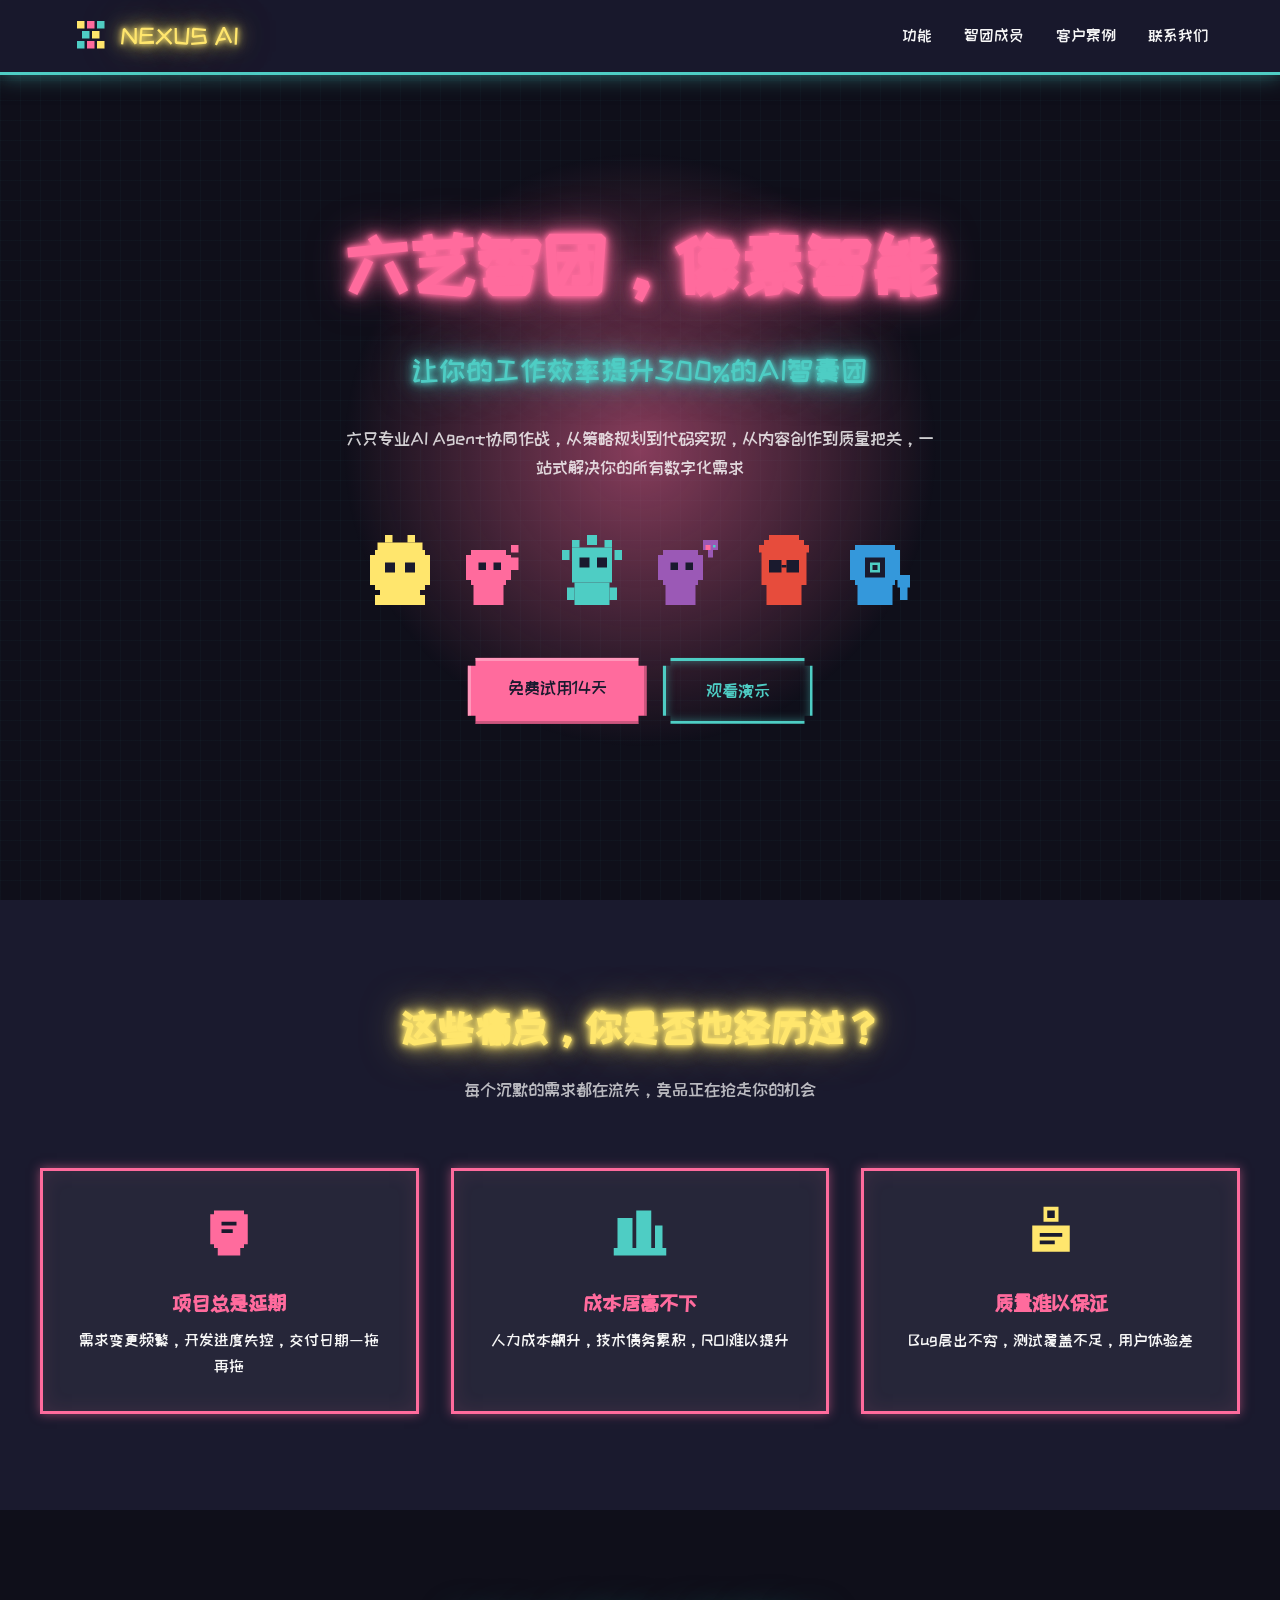
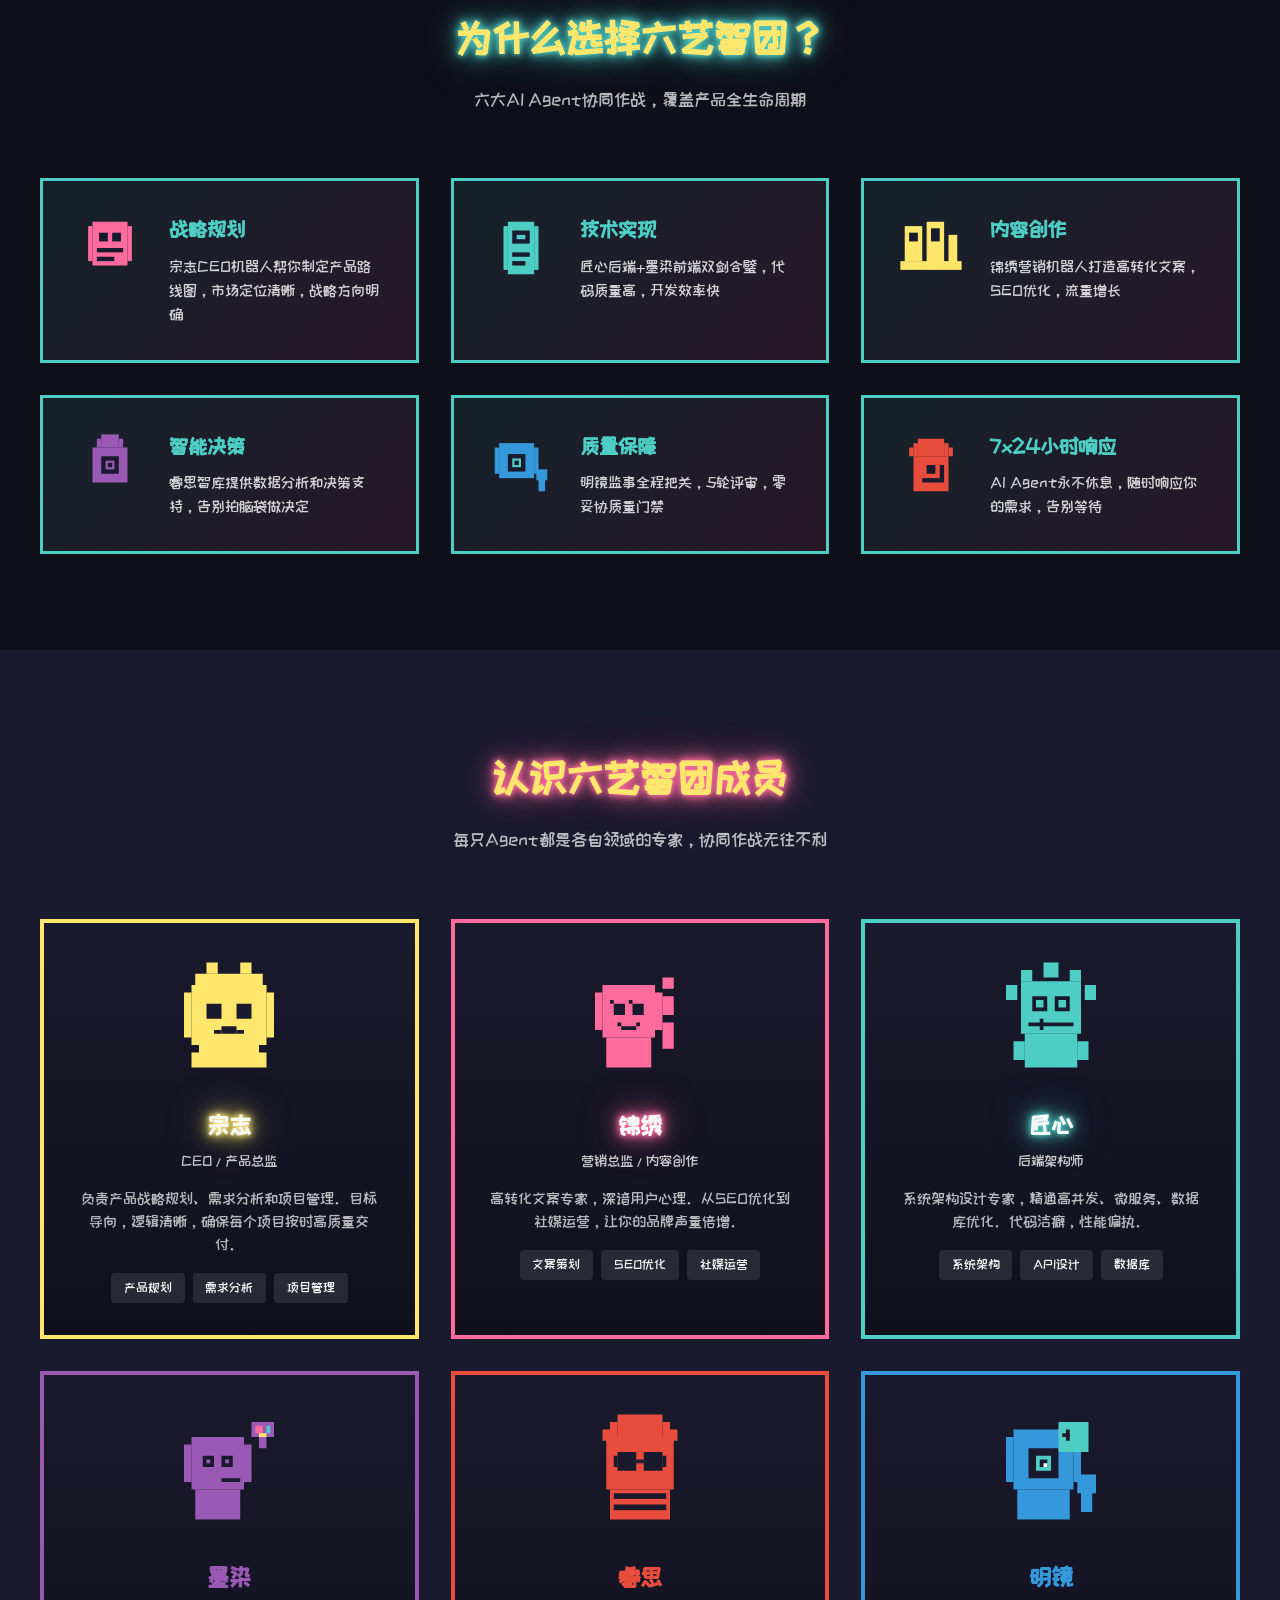
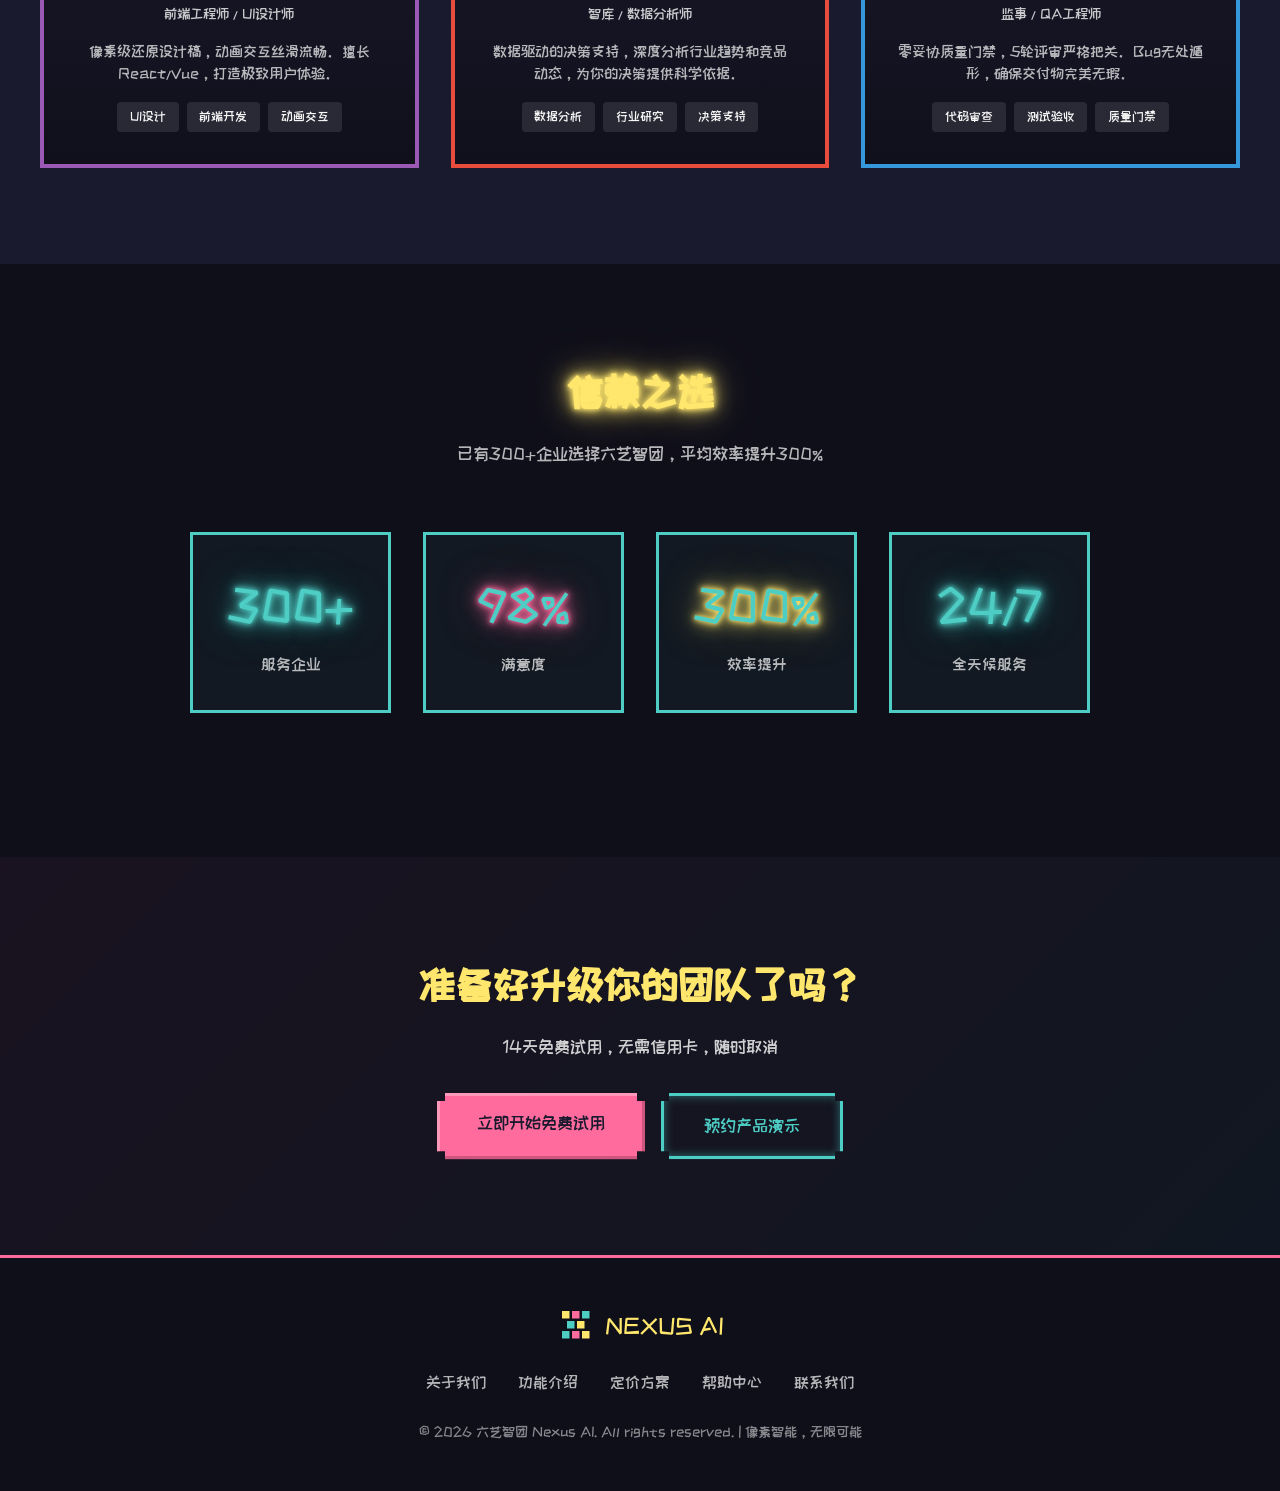
==== index.html @ 9aaecdd0 "feat: 六艺智团官网V3.0 - 像素风小机器人可爱风格重设计 - 全新像素风UI设计，六只可爱机器人Agent形象 - 颜色方案: 粉(#FF6B9D)/青(#4ECDC4)/黄(#FFE66D" ====
<!DOCTYPE html>
<html lang="zh-CN">
<head>
    <meta charset="UTF-8">
    <meta name="viewport" content="width=device-width, initial-scale=1.0">
    <title>Nexus AI - 六艺智团像素智能</title>
    <link rel="preconnect" href="https://fonts.googleapis.com">
    <link href="https://fonts.googleapis.com/css2?family=ZCOOL+KuaiLe&family=Press+Start+2P&display=swap" rel="stylesheet">
    <style>
        :root {
            --pink: #FF6B9D;
            --pink-glow: #FF6B9D80;
            --cyan: #4ECDC4;
            --cyan-glow: #4ECDC480;
            --yellow: #FFE66D;
            --yellow-glow: #FFE66D80;
            --dark: #1A1A2E;
            --darker: #0F0F1A;
            --light: #F7F7F7;
        }

        * {
            margin: 0;
            padding: 0;
            box-sizing: border-box;
        }

        body {
            font-family: 'ZCOOL KuaiLe', cursive;
            background: var(--darker);
            color: var(--light);
            overflow-x: hidden;
            line-height: 1.6;
        }

        /* Pixel grid background */
        .pixel-bg {
            position: fixed;
            top: 0;
            left: 0;
            width: 100%;
            height: 100%;
            background-image: 
                linear-gradient(rgba(78, 205, 196, 0.03) 1px, transparent 1px),
                linear-gradient(90deg, rgba(78, 205, 196, 0.03) 1px, transparent 1px);
            background-size: 20px 20px;
            pointer-events: none;
            z-index: -1;
        }

        /* Neon text effect */
        .neon-text {
            text-shadow: 
                0 0 5px var(--pink),
                0 0 10px var(--pink),
                0 0 20px var(--pink),
                0 0 40px var(--pink-glow);
        }

        .neon-cyan {
            text-shadow: 
                0 0 5px var(--cyan),
                0 0 10px var(--cyan),
                0 0 20px var(--cyan),
                0 0 40px var(--cyan-glow);
        }

        .neon-yellow {
            text-shadow: 
                0 0 5px var(--yellow),
                0 0 10px var(--yellow),
                0 0 20px var(--yellow),
                0 0 40px var(--yellow-glow);
        }

        /* Neon border */
        .neon-border {
            border: 3px solid var(--pink);
            box-shadow: 
                0 0 5px var(--pink),
                0 0 10px var(--pink),
                inset 0 0 5px var(--pink-glow);
        }

        /* Header */
        header {
            position: fixed;
            top: 0;
            left: 0;
            right: 0;
            background: rgba(26, 26, 46, 0.95);
            backdrop-filter: blur(10px);
            z-index: 1000;
            border-bottom: 3px solid var(--cyan);
            box-shadow: 0 0 20px var(--cyan-glow);
        }

        nav {
            max-width: 1200px;
            margin: 0 auto;
            padding: 1rem 2rem;
            display: flex;
            justify-content: space-between;
            align-items: center;
        }

        .logo {
            display: flex;
            align-items: center;
            gap: 0.5rem;
            font-size: 1.5rem;
            color: var(--yellow);
            text-decoration: none;
        }

        .logo-icon {
            width: 40px;
            height: 40px;
            image-rendering: pixelated;
        }

        .nav-links {
            display: flex;
            gap: 2rem;
            list-style: none;
        }

        .nav-links a {
            color: var(--light);
            text-decoration: none;
            font-size: 1rem;
            transition: all 0.3s;
            position: relative;
        }

        .nav-links a:hover {
            color: var(--cyan);
        }

        .nav-links a::after {
            content: '';
            position: absolute;
            bottom: -5px;
            left: 0;
            width: 0;
            height: 3px;
            background: var(--cyan);
            transition: width 0.3s;
            box-shadow: 0 0 10px var(--cyan);
        }

        .nav-links a:hover::after {
            width: 100%;
        }

        /* Hero Section */
        .hero {
            min-height: 100vh;
            display: flex;
            align-items: center;
            justify-content: center;
            padding: 6rem 2rem 4rem;
            position: relative;
            overflow: hidden;
        }

        .hero::before {
            content: '';
            position: absolute;
            top: 50%;
            left: 50%;
            transform: translate(-50%, -50%);
            width: 600px;
            height: 600px;
            background: radial-gradient(circle, var(--pink-glow) 0%, transparent 70%);
            animation: pulse 4s ease-in-out infinite;
        }

        @keyframes pulse {
            0%, 100% { opacity: 0.5; transform: translate(-50%, -50%) scale(1); }
            50% { opacity: 0.8; transform: translate(-50%, -50%) scale(1.1); }
        }

        .hero-content {
            text-align: center;
            max-width: 800px;
            position: relative;
            z-index: 1;
        }

        .hero h1 {
            font-size: clamp(2.5rem, 8vw, 4.5rem);
            margin-bottom: 1.5rem;
            color: var(--pink);
            animation: flicker 3s infinite alternate;
        }

        @keyframes flicker {
            0%, 100% { opacity: 1; }
            50% { opacity: 0.9; text-shadow: 0 0 30px var(--pink), 0 0 60px var(--pink-glow); }
        }

        .hero-subtitle {
            font-size: clamp(1.2rem, 3vw, 1.8rem);
            color: var(--cyan);
            margin-bottom: 2rem;
        }

        .hero-desc {
            font-size: 1.1rem;
            color: rgba(255, 255, 255, 0.8);
            margin-bottom: 3rem;
            max-width: 600px;
            margin-left: auto;
            margin-right: auto;
        }

        .hero-robots {
            display: flex;
            justify-content: center;
            gap: 1rem;
            margin-bottom: 3rem;
            flex-wrap: wrap;
        }

        .hero-robot {
            width: 80px;
            height: 80px;
            image-rendering: pixelated;
            animation: float 3s ease-in-out infinite;
            cursor: pointer;
            transition: transform 0.3s;
        }

        .hero-robot:hover {
            transform: scale(1.2);
        }

        .hero-robot:nth-child(2) { animation-delay: 0.5s; }
        .hero-robot:nth-child(3) { animation-delay: 1s; }
        .hero-robot:nth-child(4) { animation-delay: 1.5s; }
        .hero-robot:nth-child(5) { animation-delay: 2s; }
        .hero-robot:nth-child(6) { animation-delay: 2.5s; }

        @keyframes float {
            0%, 100% { transform: translateY(0); }
            50% { transform: translateY(-15px); }
        }

        .cta-buttons {
            display: flex;
            gap: 1rem;
            justify-content: center;
            flex-wrap: wrap;
        }

        .btn {
            padding: 1rem 2.5rem;
            font-size: 1.1rem;
            font-family: inherit;
            border: none;
            cursor: pointer;
            text-decoration: none;
            display: inline-block;
            transition: all 0.3s;
            position: relative;
            overflow: hidden;
        }

        .btn-primary {
            background: var(--pink);
            color: var(--dark);
            box-shadow: 
                0 0 10px var(--pink),
                0 0 20px var(--pink-glow),
                inset -3px -3px 0 rgba(0,0,0,0.2),
                inset 3px 3px 0 rgba(255,255,255,0.3);
        }

        .btn-primary:hover {
            transform: translateY(-3px);
            box-shadow: 
                0 0 20px var(--pink),
                0 0 40px var(--pink-glow),
                inset -3px -3px 0 rgba(0,0,0,0.2),
                inset 3px 3px 0 rgba(255,255,255,0.3);
        }

        .btn-secondary {
            background: transparent;
            color: var(--cyan);
            border: 3px solid var(--cyan);
            box-shadow: 
                0 0 10px var(--cyan-glow),
                inset 0 0 10px var(--cyan-glow);
        }

        .btn-secondary:hover {
            background: var(--cyan);
            color: var(--dark);
            box-shadow: 
                0 0 20px var(--cyan),
                0 0 40px var(--cyan-glow);
        }

        /* Pain Points Section */
        .pain-points {
            padding: 6rem 2rem;
            background: var(--dark);
            position: relative;
        }

        .container {
            max-width: 1200px;
            margin: 0 auto;
        }

        .section-title {
            font-size: 2.5rem;
            text-align: center;
            margin-bottom: 1rem;
            color: var(--yellow);
        }

        .section-subtitle {
            text-align: center;
            color: rgba(255, 255, 255, 0.7);
            margin-bottom: 4rem;
            font-size: 1.1rem;
        }

        .pain-grid {
            display: grid;
            grid-template-columns: repeat(auto-fit, minmax(300px, 1fr));
            gap: 2rem;
        }

        .pain-card {
            background: rgba(255, 255, 255, 0.05);
            border: 3px solid var(--pink);
            padding: 2rem;
            text-align: center;
            position: relative;
            transition: all 0.3s;
            box-shadow: 
                0 0 10px var(--pink-glow),
                inset 0 0 20px rgba(255, 107, 157, 0.1);
        }

        .pain-card:hover {
            transform: translateY(-5px);
            box-shadow: 
                0 0 30px var(--pink-glow),
                inset 0 0 30px rgba(255, 107, 157, 0.2);
        }

        .pain-icon {
            width: 60px;
            height: 60px;
            margin: 0 auto 1rem;
            image-rendering: pixelated;
        }

        .pain-card h3 {
            color: var(--pink);
            margin-bottom: 0.5rem;
            font-size: 1.3rem;
        }

        /* Features Section */
        .features {
            padding: 6rem 2rem;
            position: relative;
        }

        .features-grid {
            display: grid;
            grid-template-columns: repeat(auto-fit, minmax(350px, 1fr));
            gap: 2rem;
        }

        .feature-card {
            background: linear-gradient(135deg, rgba(78, 205, 196, 0.1), rgba(255, 107, 157, 0.1));
            border: 3px solid var(--cyan);
            padding: 2rem;
            display: flex;
            align-items: flex-start;
            gap: 1.5rem;
            transition: all 0.3s;
            position: relative;
            overflow: hidden;
        }

        .feature-card::before {
            content: '';
            position: absolute;
            top: 0;
            left: -100%;
            width: 100%;
            height: 100%;
            background: linear-gradient(90deg, transparent, rgba(78, 205, 196, 0.2), transparent);
            transition: left 0.5s;
        }

        .feature-card:hover::before {
            left: 100%;
        }

        .feature-card:hover {
            border-color: var(--yellow);
            box-shadow: 0 0 30px var(--yellow-glow);
        }

        .feature-icon {
            width: 70px;
            height: 70px;
            flex-shrink: 0;
            image-rendering: pixelated;
            animation: breathe 2s ease-in-out infinite;
        }

        @keyframes breathe {
            0%, 100% { transform: scale(1); }
            50% { transform: scale(1.05); }
        }

        .feature-content h3 {
            color: var(--cyan);
            margin-bottom: 0.5rem;
            font-size: 1.3rem;
        }

        .feature-content p {
            color: rgba(255, 255, 255, 0.8);
            font-size: 0.95rem;
        }

        /* Agents Section */
        .agents {
            padding: 6rem 2rem;
            background: var(--dark);
        }

        .agents-grid {
            display: grid;
            grid-template-columns: repeat(auto-fit, minmax(280px, 1fr));
            gap: 2rem;
        }

        .agent-card {
            background: linear-gradient(180deg, rgba(26, 26, 46, 0.8), rgba(15, 15, 26, 0.9));
            border: 4px solid;
            padding: 2rem;
            text-align: center;
            position: relative;
            transition: all 0.3s;
            cursor: pointer;
        }

        .agent-card:hover {
            transform: translateY(-10px) scale(1.02);
        }

        .agent-card.zongzhi { border-color: var(--yellow); }
        .agent-card.zongzhi:hover { box-shadow: 0 0 40px var(--yellow-glow); }

        .agent-card.jinxiu { border-color: var(--pink); }
        .agent-card.jinxiu:hover { box-shadow: 0 0 40px var(--pink-glow); }

        .agent-card.jiangxin { border-color: var(--cyan); }
        .agent-card.jiangxin:hover { box-shadow: 0 0 40px var(--cyan-glow); }

        .agent-card.moran { border-color: #9B59B6; }
        .agent-card.moran:hover { box-shadow: 0 0 40px rgba(155, 89, 182, 0.5); }

        .agent-card.ruisi { border-color: #E74C3C; }
        .agent-card.ruisi:hover { box-shadow: 0 0 40px rgba(231, 76, 60, 0.5); }

        .agent-card.mingjing { border-color: #3498DB; }
        .agent-card.mingjing:hover { box-shadow: 0 0 40px rgba(52, 152, 219, 0.5); }

        .agent-avatar {
            width: 120px;
            height: 120px;
            margin: 0 auto 1.5rem;
            image-rendering: pixelated;
            animation: robotJump 2s ease-in-out infinite;
        }

        @keyframes robotJump {
            0%, 100% { transform: translateY(0); }
            50% { transform: translateY(-10px); }
        }

        .agent-card:hover .agent-avatar {
            animation: robotSpin 0.5s ease-in-out;
        }

        @keyframes robotSpin {
            0% { transform: rotate(0deg) scale(1); }
            50% { transform: rotate(10deg) scale(1.1); }
            100% { transform: rotate(0deg) scale(1); }
        }

        .agent-name {
            font-size: 1.5rem;
            margin-bottom: 0.3rem;
        }

        .agent-role {
            font-size: 0.9rem;
            opacity: 0.8;
            margin-bottom: 1rem;
        }

        .agent-desc {
            font-size: 0.95rem;
            color: rgba(255, 255, 255, 0.7);
            line-height: 1.5;
        }

        .agent-skills {
            display: flex;
            flex-wrap: wrap;
            gap: 0.5rem;
            justify-content: center;
            margin-top: 1rem;
        }

        .skill-tag {
            background: rgba(255, 255, 255, 0.1);
            padding: 0.3rem 0.8rem;
            font-size: 0.8rem;
            border-radius: 4px;
        }

        /* Trust Section */
        .trust {
            padding: 6rem 2rem;
            text-align: center;
        }

        .trust-stats {
            display: grid;
            grid-template-columns: repeat(auto-fit, minmax(200px, 1fr));
            gap: 2rem;
            max-width: 900px;
            margin: 3rem auto;
        }

        .stat-item {
            padding: 2rem;
            border: 3px solid var(--cyan);
            background: rgba(78, 205, 196, 0.05);
        }

        .stat-number {
            font-size: 3rem;
            color: var(--cyan);
            display: block;
            animation: countUp 2s ease-out;
        }

        .stat-label {
            color: rgba(255, 255, 255, 0.7);
            margin-top: 0.5rem;
        }

        /* CTA Section */
        .cta-section {
            padding: 6rem 2rem;
            background: linear-gradient(135deg, var(--pink-glow), var(--cyan-glow));
            text-align: center;
            position: relative;
            overflow: hidden;
        }

        .cta-section::before {
            content: '';
            position: absolute;
            top: 0;
            left: 0;
            right: 0;
            bottom: 0;
            background: var(--darker);
            opacity: 0.9;
        }

        .cta-content {
            position: relative;
            z-index: 1;
            max-width: 700px;
            margin: 0 auto;
        }

        .cta-section h2 {
            font-size: 2.5rem;
            color: var(--yellow);
            margin-bottom: 1rem;
        }

        .cta-section p {
            color: rgba(255, 255, 255, 0.8);
            margin-bottom: 2rem;
            font-size: 1.1rem;
        }

        /* Footer */
        footer {
            padding: 3rem 2rem;
            background: var(--darker);
            border-top: 3px solid var(--pink);
            text-align: center;
        }

        .footer-content {
            max-width: 800px;
            margin: 0 auto;
        }

        .footer-logo {
            display: flex;
            align-items: center;
            justify-content: center;
            gap: 0.5rem;
            margin-bottom: 1.5rem;
            color: var(--yellow);
            font-size: 1.5rem;
        }

        .footer-links {
            display: flex;
            justify-content: center;
            gap: 2rem;
            margin-bottom: 1.5rem;
            flex-wrap: wrap;
        }

        .footer-links a {
            color: rgba(255, 255, 255, 0.7);
            text-decoration: none;
            transition: color 0.3s;
        }

        .footer-links a:hover {
            color: var(--cyan);
        }

        .footer-copy {
            color: rgba(255, 255, 255, 0.5);
            font-size: 0.9rem;
        }

        /* Mobile Menu */
        .mobile-menu-btn {
            display: none;
            background: none;
            border: none;
            color: var(--light);
            font-size: 1.5rem;
            cursor: pointer;
        }

        /* Responsive */
        @media (max-width: 768px) {
            .nav-links {
                display: none;
                position: absolute;
                top: 100%;
                left: 0;
                right: 0;
                background: var(--dark);
                flex-direction: column;
                padding: 1rem;
                gap: 1rem;
                border-top: 2px solid var(--cyan);
            }

            .nav-links.active {
                display: flex;
            }

            .mobile-menu-btn {
                display: block;
            }

            .hero h1 {
                font-size: 2rem;
            }

            .hero-robot {
                width: 60px;
                height: 60px;
            }

            .agents-grid,
            .features-grid {
                grid-template-columns: 1fr;
            }

            .pain-grid {
                grid-template-columns: 1fr;
            }
        }

        /* Pixel corners */
        .pixel-corners {
            clip-path: polygon(
                0 8px, 8px 8px, 8px 0,
                calc(100% - 8px) 0, calc(100% - 8px) 8px, 100% 8px,
                100% calc(100% - 8px), calc(100% - 8px) calc(100% - 8px), calc(100% - 8px) 100%,
                8px 100%, 8px calc(100% - 8px), 0 calc(100% - 8px)
            );
        }

        /* Scroll reveal animation */
        .reveal {
            opacity: 0;
            transform: translateY(30px);
            transition: all 0.6s ease-out;
        }

        .reveal.active {
            opacity: 1;
            transform: translateY(0);
        }
    </style>
</head>
<body>
    <div class="pixel-bg"></div>

    <!-- Header -->
    <header>
        <nav>
            <a href="#" class="logo">
                <svg class="logo-icon" viewBox="0 0 32 32" fill="none">
                    <!-- Nexus Logo Pixel Art -->
                    <rect x="4" y="4" width="6" height="6" fill="#FFE66D"/>
                    <rect x="12" y="4" width="6" height="6" fill="#FF6B9D"/>
                    <rect x="20" y="4" width="6" height="6" fill="#4ECDC4"/>
                    <rect x="8" y="12" width="6" height="6" fill="#4ECDC4"/>
                    <rect x="16" y="12" width="6" height="6" fill="#FFE66D"/>
                    <rect x="12" y="20" width="6" height="6" fill="#FF6B9D"/>
                    <rect x="4" y="20" width="6" height="6" fill="#4ECDC4"/>
                    <rect x="20" y="20" width="6" height="6" fill="#FFE66D"/>
                </svg>
                <span class="neon-yellow">NEXUS AI</span>
            </a>
            <button class="mobile-menu-btn" onclick="toggleMenu()">☰</button>
            <ul class="nav-links" id="navLinks">
                <li><a href="#features">功能</a></li>
                <li><a href="#agents">智团成员</a></li>
                <li><a href="#trust">客户案例</a></li>
                <li><a href="#contact">联系我们</a></li>
            </ul>
        </nav>
    </header>

    <!-- Hero Section -->
    <section class="hero">
        <div class="hero-content">
            <h1 class="neon-text">六艺智团，像素智能</h1>
            <p class="hero-subtitle neon-cyan">让你的工作效率提升300%的AI智囊团</p>
            <p class="hero-desc">六只专业AI Agent协同作战，从策略规划到代码实现，从内容创作到质量把关，一站式解决你的所有数字化需求</p>
            
            <div class="hero-robots">
                <!-- 宗志 - CEO -->
                <svg class="hero-robot" viewBox="0 0 32 32" fill="none" onclick="showAgent('zongzhi')">
                    <!-- Crown -->
                    <rect x="10" y="2" width="3" height="3" fill="#FFE66D"/>
                    <rect x="19" y="2" width="3" height="3" fill="#FFE66D"/>
                    <rect x="7" y="5" width="18" height="3" fill="#FFE66D"/>
                    <!-- Head -->
                    <rect x="6" y="8" width="20" height="16" fill="#FFE66D"/>
                    <rect x="4" y="10" width="2" height="12" fill="#FFE66D"/>
                    <rect x="26" y="10" width="2" height="12" fill="#FFE66D"/>
                    <!-- Eyes -->
                    <rect x="10" y="13" width="4" height="4" fill="#1A1A2E"/>
                    <rect x="18" y="13" width="4" height="4" fill="#1A1A2E"/>
                    <!-- Body -->
                    <rect x="8" y="24" width="16" height="6" fill="#FFE66D"/>
                    <rect x="6" y="26" width="2" height="4" fill="#FFE66D"/>
                    <rect x="24" y="26" width="2" height="4" fill="#FFE66D"/>
                </svg>

                <!-- 锦绣 - Marketing -->
                <svg class="hero-robot" viewBox="0 0 32 32" fill="none" onclick="showAgent('jinxiu')">
                    <!-- Chart -->
                    <rect x="22" y="6" width="3" height="3" fill="#FF6B9D"/>
                    <rect x="22" y="11" width="3" height="5" fill="#FF6B9D"/>
                    <!-- Head -->
                    <rect x="6" y="8" width="14" height="14" fill="#FF6B9D"/>
                    <rect x="4" y="10" width="2" height="10" fill="#FF6B9D"/>
                    <rect x="20" y="10" width="2" height="10" fill="#FF6B9D"/>
                    <!-- Eyes -->
                    <rect x="9" y="13" width="3" height="3" fill="#1A1A2E"/>
                    <rect x="15" y="13" width="3" height="3" fill="#1A1A2E"/>
                    <!-- Body -->
                    <rect x="7" y="22" width="12" height="8" fill="#FF6B9D"/>
                </svg>

                <!-- 匠心 - Backend -->
                <svg class="hero-robot" viewBox="0 0 32 32" fill="none" onclick="showAgent('jiangxin')">
                    <!-- Gear Teeth -->
                    <rect x="14" y="2" width="4" height="4" fill="#4ECDC4"/>
                    <rect x="8" y="4" width="3" height="3" fill="#4ECDC4"/>
                    <rect x="21" y="4" width="3" height="3" fill="#4ECDC4"/>
                    <rect x="4" y="8" width="3" height="4" fill="#4ECDC4"/>
                    <rect x="25" y="8" width="3" height="4" fill="#4ECDC4"/>
                    <!-- Head -->
                    <rect x="8" y="7" width="16" height="14" fill="#4ECDC4"/>
                    <!-- Eyes -->
                    <rect x="11" y="11" width="4" height="4" fill="#1A1A2E"/>
                    <rect x="18" y="11" width="4" height="4" fill="#1A1A2E"/>
                    <!-- Body -->
                    <rect x="9" y="21" width="14" height="9" fill="#4ECDC4"/>
                    <rect x="6" y="23" width="3" height="5" fill="#4ECDC4"/>
                    <rect x="23" y="23" width="3" height="5" fill="#4ECDC4"/>
                </svg>

                <!-- 墨染 - Frontend -->
                <svg class="hero-robot" viewBox="0 0 32 32" fill="none" onclick="showAgent('moran')">
                    <!-- Palette -->
                    <rect x="22" y="4" width="6" height="4" fill="#9B59B6"/>
                    <rect x="24" y="8" width="2" height="3" fill="#9B59B6"/>
                    <rect x="23" y="6" width="2" height="2" fill="#FF6B9D"/>
                    <rect x="26" y="6" width="1" height="1" fill="#4ECDC4"/>
                    <!-- Head -->
                    <rect x="6" y="8" width="14" height="14" fill="#9B59B6"/>
                    <rect x="4" y="10" width="2" height="10" fill="#9B59B6"/>
                    <rect x="20" y="10" width="2" height="10" fill="#9B59B6"/>
                    <!-- Eyes -->
                    <rect x="9" y="13" width="3" height="3" fill="#1A1A2E"/>
                    <rect x="15" y="13" width="3" height="3" fill="#1A1A2E"/>
                    <!-- Body -->
                    <rect x="7" y="22" width="12" height="8" fill="#9B59B6"/>
                </svg>

                <!-- 睿思 - Think Tank -->
                <svg class="hero-robot" viewBox="0 0 32 32" fill="none" onclick="showAgent('ruisi')">
                    <!-- Brain -->
                    <rect x="10" y="2" width="12" height="6" fill="#E74C3C"/>
                    <rect x="8" y="4" width="2" height="4" fill="#E74C3C"/>
                    <rect x="22" y="4" width="2" height="4" fill="#E74C3C"/>
                    <rect x="6" y="6" width="2" height="3" fill="#E74C3C"/>
                    <rect x="24" y="6" width="2" height="3" fill="#E74C3C"/>
                    <!-- Head -->
                    <rect x="7" y="8" width="18" height="14" fill="#E74C3C"/>
                    <!-- Eyes (glasses) -->
                    <rect x="10" y="12" width="5" height="5" fill="#1A1A2E"/>
                    <rect x="17" y="12" width="5" height="5" fill="#1A1A2E"/>
                    <rect x="15" y="14" width="2" height="1" fill="#1A1A2E"/>
                    <!-- Body -->
                    <rect x="9" y="22" width="14" height="8" fill="#E74C3C"/>
                </svg>

                <!-- 明镜 - Auditor -->
                <svg class="hero-robot" viewBox="0 0 32 32" fill="none" onclick="showAgent('mingjing')">
                    <!-- Magnifier Handle -->
                    <rect x="24" y="20" width="3" height="8" fill="#3498DB"/>
                    <rect x="23" y="18" width="5" height="5" fill="#3498DB"/>
                    <!-- Head -->
                    <rect x="6" y="6" width="16" height="16" fill="#3498DB"/>
                    <rect x="4" y="8" width="2" height="12" fill="#3498DB"/>
                    <rect x="22" y="8" width="2" height="12" fill="#3498DB"/>
                    <!-- Eye (magnified) -->
                    <rect x="10" y="11" width="8" height="8" fill="#1A1A2E"/>
                    <rect x="12" y="13" width="4" height="4" fill="#4ECDC4"/>
                    <rect x="13" y="14" width="2" height="2" fill="#1A1A2E"/>
                    <!-- Body -->
                    <rect x="7" y="22" width="14" height="8" fill="#3498DB"/>
                </svg>
            </div>

            <div class="cta-buttons">
                <a href="#agents" class="btn btn-primary pixel-corners">免费试用14天</a>
                <a href="#features" class="btn btn-secondary pixel-corners">观看演示</a>
            </div>
        </div>
    </section>

    <!-- Pain Points Section -->
    <section class="pain-points">
        <div class="container">
            <h2 class="section-title neon-yellow reveal">这些痛点，你是否也经历过？</h2>
            <p class="section-subtitle reveal">每个沉默的需求都在流失，竞品正在抢走你的机会</p>
            
            <div class="pain-grid">
                <div class="pain-card reveal">
                    <svg class="pain-icon" viewBox="0 0 32 32" fill="none">
                        <rect x="8" y="4" width="16" height="20" fill="#FF6B9D"/>
                        <rect x="6" y="6" width="2" height="16" fill="#FF6B9D"/>
                        <rect x="24" y="6" width="2" height="16" fill="#FF6B9D"/>
                        <rect x="12" y="10" width="8" height="2" fill="#1A1A2E"/>
                        <rect x="12" y="14" width="6" height="2" fill="#1A1A2E"/>
                        <rect x="10" y="24" width="12" height="4" fill="#FF6B9D"/>
                    </svg>
                    <h3>项目总是延期</h3>
                    <p>需求变更频繁，开发进度失控，交付日期一拖再拖</p>
                </div>
                <div class="pain-card reveal">
                    <svg class="pain-icon" viewBox="0 0 32 32" fill="none">
                        <rect x="4" y="8" width="8" height="16" fill="#4ECDC4"/>
                        <rect x="14" y="4" width="8" height="20" fill="#4ECDC4"/>
                        <rect x="24" y="12" width="4" height="12" fill="#4ECDC4"/>
                        <rect x="2" y="24" width="28" height="4" fill="#4ECDC4"/>
                    </svg>
                    <h3>成本居高不下</h3>
                    <p>人力成本飙升，技术债务累积，ROI难以提升</p>
                </div>
                <div class="pain-card reveal">
                    <svg class="pain-icon" viewBox="0 0 32 32" fill="none">
                        <rect x="12" y="2" width="8" height="8" fill="#FFE66D"/>
                        <rect x="14" y="4" width="4" height="4" fill="#1A1A2E"/>
                        <rect x="6" y="12" width="20" height="14" fill="#FFE66D"/>
                        <rect x="10" y="16" width="12" height="2" fill="#1A1A2E"/>
                        <rect x="10" y="20" width="8" height="2" fill="#1A1A2E"/>
                    </svg>
                    <h3>质量难以保证</h3>
                    <p>Bug层出不穷，测试覆盖不足，用户体验差</p>
                </div>
            </div>
        </div>
    </section>

    <!-- Features Section -->
    <section class="features" id="features">
        <div class="container">
            <h2 class="section-title neon-cyan reveal">为什么选择六艺智团？</h2>
            <p class="section-subtitle reveal">六大AI Agent协同作战，覆盖产品全生命周期</p>
            
            <div class="features-grid">
                <div class="feature-card reveal">
                    <svg class="feature-icon" viewBox="0 0 64 64" fill="none">
                        <rect x="16" y="8" width="32" height="40" fill="#FF6B9D"/>
                        <rect x="12" y="12" width="4" height="32" fill="#FF6B9D"/>
                        <rect x="48" y="12" width="4" height="32" fill="#FF6B9D"/>
                        <rect x="22" y="18" width="8" height="8" fill="#1A1A2E"/>
                        <rect x="34" y="18" width="8" height="8" fill="#1A1A2E"/>
                        <rect x="20" y="32" width="24" height="4" fill="#1A1A2E"/>
                        <rect x="20" y="40" width="16" height="4" fill="#1A1A2E"/>
                    </svg>
                    <div class="feature-content">
                        <h3>战略规划</h3>
                        <p>宗志CEO机器人帮你制定产品路线图，市场定位清晰，战略方向明确</p>
                    </div>
                </div>
                <div class="feature-card reveal">
                    <svg class="feature-icon" viewBox="0 0 64 64" fill="none">
                        <rect x="20" y="8" width="24" height="48" fill="#4ECDC4"/>
                        <rect x="16" y="12" width="4" height="40" fill="#4ECDC4"/>
                        <rect x="44" y="12" width="4" height="40" fill="#4ECDC4"/>
                        <rect x="24" y="16" width="16" height="12" fill="#1A1A2E"/>
                        <rect x="28" y="20" width="8" height="4" fill="#4ECDC4"/>
                        <rect x="24" y="36" width="16" height="4" fill="#1A1A2E"/>
                        <rect x="24" y="44" width="12" height="4" fill="#1A1A2E"/>
                    </svg>
                    <div class="feature-content">
                        <h3>技术实现</h3>
                        <p>匠心后端+墨染前端双剑合璧，代码质量高，开发效率快</p>
                    </div>
                </div>
                <div class="feature-card reveal">
                    <svg class="feature-icon" viewBox="0 0 64 64" fill="none">
                        <rect x="8" y="12" width="16" height="32" fill="#FFE66D"/>
                        <rect x="28" y="8" width="16" height="40" fill="#FFE66D"/>
                        <rect x="48" y="20" width="8" height="28" fill="#FFE66D"/>
                        <rect x="4" y="44" width="56" height="8" fill="#FFE66D"/>
                        <rect x="12" y="18" width="8" height="8" fill="#1A1A2E"/>
                        <rect x="32" y="14" width="8" height="12" fill="#1A1A2E"/>
                    </svg>
                    <div class="feature-content">
                        <h3>内容创作</h3>
                        <p>锦绣营销机器人打造高转化文案，SEO优化，流量增长</p>
                    </div>
                </div>
                <div class="feature-card reveal">
                    <svg class="feature-icon" viewBox="0 0 64 64" fill="none">
                        <rect x="24" y="4" width="16" height="12" fill="#9B59B6"/>
                        <rect x="20" y="8" width="4" height="8" fill="#9B59B6"/>
                        <rect x="40" y="8" width="4" height="8" fill="#9B59B6"/>
                        <rect x="16" y="16" width="32" height="32" fill="#9B59B6"/>
                        <rect x="24" y="24" width="16" height="16" fill="#1A1A2E"/>
                        <rect x="28" y="28" width="8" height="8" fill="#9B59B6"/>
                        <rect x="30" y="30" width="4" height="4" fill="#1A1A2E"/>
                    </svg>
                    <div class="feature-content">
                        <h3>智能决策</h3>
                        <p>睿思智库提供数据分析和决策支持，告别拍脑袋做决定</p>
                    </div>
                </div>
                <div class="feature-card reveal">
                    <svg class="feature-icon" viewBox="0 0 64 64" fill="none">
                        <rect x="12" y="12" width="32" height="32" fill="#3498DB"/>
                        <rect x="8" y="16" width="4" height="24" fill="#3498DB"/>
                        <rect x="44" y="16" width="4" height="24" fill="#3498DB"/>
                        <rect x="20" y="22" width="16" height="16" fill="#1A1A2E"/>
                        <rect x="24" y="26" width="8" height="8" fill="#4ECDC4"/>
                        <rect x="26" y="28" width="4" height="4" fill="#1A1A2E"/>
                        <rect x="48" y="40" width="6" height="16" fill="#3498DB"/>
                        <rect x="46" y="36" width="10" height="10" fill="#3498DB"/>
                    </svg>
                    <div class="feature-content">
                        <h3>质量保障</h3>
                        <p>明镜监事全程把关，5轮评审，零妥协质量门禁</p>
                    </div>
                </div>
                <div class="feature-card reveal">
                    <svg class="feature-icon" viewBox="0 0 64 64" fill="none">
                        <rect x="20" y="8" width="24" height="16" fill="#E74C3C"/>
                        <rect x="16" y="12" width="4" height="12" fill="#E74C3C"/>
                        <rect x="44" y="12" width="4" height="12" fill="#E74C3C"/>
                        <rect x="12" y="16" width="4" height="8" fill="#E74C3C"/>
                        <rect x="48" y="16" width="4" height="8" fill="#E74C3C"/>
                        <rect x="16" y="24" width="32" height="32" fill="#E74C3C"/>
                        <rect x="28" y="32" width="8" height="8" fill="#1A1A2E"/>
                        <rect x="40" y="32" width="4" height="16" fill="#1A1A2E"/>
                        <rect x="24" y="44" width="16" height="4" fill="#1A1A2E"/>
                    </svg>
                    <div class="feature-content">
                        <h3>7×24小时响应</h3>
                        <p>AI Agent永不休息，随时响应你的需求，告别等待</p>
                    </div>
                </div>
            </div>
        </div>
    </section>

    <!-- Agents Section -->
    <section class="agents" id="agents">
        <div class="container">
            <h2 class="section-title neon-text reveal">认识六艺智团成员</h2>
            <p class="section-subtitle reveal">每只Agent都是各自领域的专家，协同作战无往不利</p>
            
            <div class="agents-grid">
                <!-- 宗志 CEO -->
                <div class="agent-card zongzhi reveal">
                    <svg class="agent-avatar" viewBox="0 0 64 64" fill="none">
                        <!-- Crown -->
                        <rect x="20" y="4" width="6" height="6" fill="#FFE66D"/>
                        <rect x="38" y="4" width="6" height="6" fill="#FFE66D"/>
                        <rect x="14" y="10" width="36" height="6" fill="#FFE66D"/>
                        <!-- Head -->
                        <rect x="12" y="16" width="40" height="32" fill="#FFE66D"/>
                        <rect x="8" y="20" width="4" height="24" fill="#FFE66D"/>
                        <rect x="52" y="20" width="4" height="24" fill="#FFE66D"/>
                        <!-- Eyes -->
                        <rect x="20" y="26" width="8" height="8" fill="#1A1A2E"/>
                        <rect x="36" y="26" width="8" height="8" fill="#1A1A2E"/>
                        <!-- Mustache -->
                        <rect x="28" y="38" width="8" height="4" fill="#1A1A2E"/>
                        <rect x="24" y="40" width="4" height="2" fill="#1A1A2E"/>
                        <rect x="36" y="40" width="4" height="2" fill="#1A1A2E"/>
                        <!-- Body -->
                        <rect x="16" y="48" width="32" height="12" fill="#FFE66D"/>
                        <rect x="12" y="52" width="4" height="8" fill="#FFE66D"/>
                        <rect x="48" y="52" width="4" height="8" fill="#FFE66D"/>
                    </svg>
                    <h3 class="agent-name neon-yellow">宗志</h3>
                    <p class="agent-role">CEO / 产品总监</p>
                    <p class="agent-desc">负责产品战略规划、需求分析和项目管理。目标导向，逻辑清晰，确保每个项目按时高质量交付。</p>
                    <div class="agent-skills">
                        <span class="skill-tag">产品规划</span>
                        <span class="skill-tag">需求分析</span>
                        <span class="skill-tag">项目管理</span>
                    </div>
                </div>

                <!-- 锦绣 Marketing -->
                <div class="agent-card jinxiu reveal">
                    <svg class="agent-avatar" viewBox="0 0 64 64" fill="none">
                        <!-- Chart -->
                        <rect x="44" y="12" width="6" height="6" fill="#FF6B9D"/>
                        <rect x="44" y="22" width="6" height="10" fill="#FF6B9D"/>
                        <rect x="44" y="36" width="6" height="14" fill="#FF6B9D"/>
                        <!-- Head -->
                        <rect x="12" y="16" width="28" height="28" fill="#FF6B9D"/>
                        <rect x="8" y="20" width="4" height="20" fill="#FF6B9D"/>
                        <rect x="40" y="20" width="4" height="20" fill="#FF6B9D"/>
                        <!-- Eyes with lashes -->
                        <rect x="18" y="26" width="6" height="6" fill="#1A1A2E"/>
                        <rect x="16" y="24" width="2" height="2" fill="#1A1A2E"/>
                        <rect x="28" y="26" width="6" height="6" fill="#1A1A2E"/>
                        <rect x="26" y="24" width="2" height="2" fill="#1A1A2E"/>
                        <!-- Smile -->
                        <rect x="22" y="38" width="8" height="2" fill="#1A1A2E"/>
                        <rect x="20" y="36" width="2" height="2" fill="#1A1A2E"/>
                        <rect x="30" y="36" width="2" height="2" fill="#1A1A2E"/>
                        <!-- Body -->
                        <rect x="14" y="44" width="24" height="16" fill="#FF6B9D"/>
                    </svg>
                    <h3 class="agent-name neon-text">锦绣</h3>
                    <p class="agent-role">营销总监 / 内容创作</p>
                    <p class="agent-desc">高转化文案专家，深谙用户心理。从SEO优化到社媒运营，让你的品牌声量倍增。</p>
                    <div class="agent-skills">
                        <span class="skill-tag">文案策划</span>
                        <span class="skill-tag">SEO优化</span>
                        <span class="skill-tag">社媒运营</span>
                    </div>
                </div>

                <!-- 匠心 Backend -->
                <div class="agent-card jiangxin reveal">
                    <svg class="agent-avatar" viewBox="0 0 64 64" fill="none">
                        <!-- Gear -->
                        <rect x="28" y="4" width="8" height="8" fill="#4ECDC4"/>
                        <rect x="16" y="8" width="6" height="6" fill="#4ECDC4"/>
                        <rect x="42" y="8" width="6" height="6" fill="#4ECDC4"/>
                        <rect x="8" y="16" width="6" height="8" fill="#4ECDC4"/>
                        <rect x="50" y="16" width="6" height="8" fill="#4ECDC4"/>
                        <!-- Head -->
                        <rect x="16" y="14" width="32" height="28" fill="#4ECDC4"/>
                        <!-- Eyes - tech style -->
                        <rect x="22" y="22" width="8" height="8" fill="#1A1A2E"/>
                        <rect x="24" y="24" width="4" height="4" fill="#4ECDC4"/>
                        <rect x="34" y="22" width="8" height="8" fill="#1A1A2E"/>
                        <rect x="36" y="24" width="4" height="4" fill="#4ECDC4"/>
                        <!-- Circuit pattern -->
                        <rect x="20" y="36" width="24" height="2" fill="#1A1A2E"/>
                        <rect x="26" y="34" width="2" height="6" fill="#1A1A2E"/>
                        <!-- Body -->
                        <rect x="18" y="42" width="28" height="18" fill="#4ECDC4"/>
                        <rect x="12" y="46" width="6" height="10" fill="#4ECDC4"/>
                        <rect x="46" y="46" width="6" height="10" fill="#4ECDC4"/>
                    </svg>
                    <h3 class="agent-name neon-cyan">匠心</h3>
                    <p class="agent-role">后端架构师</p>
                    <p class="agent-desc">系统架构设计专家，精通高并发、微服务、数据库优化。代码洁癖，性能偏执。</p>
                    <div class="agent-skills">
                        <span class="skill-tag">系统架构</span>
                        <span class="skill-tag">API设计</span>
                        <span class="skill-tag">数据库</span>
                    </div>
                </div>

                <!-- 墨染 Frontend -->
                <div class="agent-card moran reveal">
                    <svg class="agent-avatar" viewBox="0 0 64 64" fill="none">
                        <!-- Palette -->
                        <rect x="44" y="8" width="12" height="8" fill="#9B59B6"/>
                        <rect x="48" y="16" width="4" height="6" fill="#9B59B6"/>
                        <rect x="46" y="10" width="4" height="4" fill="#FF6B9D"/>
                        <rect x="52" y="10" width="2" height="4" fill="#4ECDC4"/>
                        <rect x="48" y="14" width="4" height="2" fill="#FFE66D"/>
                        <!-- Head -->
                        <rect x="12" y="16" width="28" height="28" fill="#9B59B6"/>
                        <rect x="8" y="20" width="4" height="20" fill="#9B59B6"/>
                        <rect x="40" y="20" width="4" height="20" fill="#9B59B6"/>
                        <!-- Artistic eyes -->
                        <rect x="18" y="26" width="6" height="6" fill="#1A1A2E"/>
                        <rect x="28" y="26" width="6" height="6" fill="#1A1A2E"/>
                        <rect x="20" y="28" width="2" height="2" fill="#9B59B6"/>
                        <rect x="30" y="28" width="2" height="2" fill="#9B59B6"/>
                        <!-- Brush in mouth -->
                        <rect x="26" y="38" width="12" height="2" fill="#1A1A2E"/>
                        <rect x="24" y="36" width="4" height="6" fill="#9B59B6"/>
                        <!-- Body -->
                        <rect x="14" y="44" width="24" height="16" fill="#9B59B6"/>
                    </svg>
                    <h3 class="agent-name" style="color: #9B59B6;">墨染</h3>
                    <p class="agent-role">前端工程师 / UI设计师</p>
                    <p class="agent-desc">像素级还原设计稿，动画交互丝滑流畅。擅长React/Vue，打造极致用户体验。</p>
                    <div class="agent-skills">
                        <span class="skill-tag">UI设计</span>
                        <span class="skill-tag">前端开发</span>
                        <span class="skill-tag">动画交互</span>
                    </div>
                </div>

                <!-- 睿思 Think Tank -->
                <div class="agent-card ruisi reveal">
                    <svg class="agent-avatar" viewBox="0 0 64 64" fill="none">
                        <!-- Brain -->
                        <rect x="20" y="4" width="24" height="12" fill="#E74C3C"/>
                        <rect x="16" y="8" width="4" height="8" fill="#E74C3C"/>
                        <rect x="44" y="8" width="4" height="8" fill="#E74C3C"/>
                        <rect x="12" y="12" width="4" height="6" fill="#E74C3C"/>
                        <rect x="48" y="12" width="4" height="6" fill="#E74C3C"/>
                        <!-- Head -->
                        <rect x="14" y="16" width="36" height="28" fill="#E74C3C"/>
                        <!-- Glasses -->
                        <rect x="20" y="24" width="10" height="10" fill="#1A1A2E"/>
                        <rect x="34" y="24" width="10" height="10" fill="#1A1A2E"/>
                        <rect x="30" y="28" width="4" height="2" fill="#1A1A2E"/>
                        <rect x="18" y="26" width="2" height="6" fill="#1A1A2E"/>
                        <rect x="44" y="26" width="2" height="6" fill="#1A1A2E"/>
                        <!-- Books -->
                        <rect x="16" y="44" width="32" height="16" fill="#E74C3C"/>
                        <rect x="18" y="46" width="28" height="3" fill="#1A1A2E"/>
                        <rect x="18" y="52" width="28" height="3" fill="#1A1A2E"/>
                    </svg>
                    <h3 class="agent-name" style="color: #E74C3C;">睿思</h3>
                    <p class="agent-role">智库 / 数据分析师</p>
                    <p class="agent-desc">数据驱动的决策支持，深度分析行业趋势和竞品动态，为你的决策提供科学依据。</p>
                    <div class="agent-skills">
                        <span class="skill-tag">数据分析</span>
                        <span class="skill-tag">行业研究</span>
                        <span class="skill-tag">决策支持</span>
                    </div>
                </div>

                <!-- 明镜 Auditor -->
                <div class="agent-card mingjing reveal">
                    <svg class="agent-avatar" viewBox="0 0 64 64" fill="none">
                        <!-- Magnifier Handle -->
                        <rect x="48" y="40" width="6" height="16" fill="#3498DB"/>
                        <rect x="46" y="36" width="10" height="10" fill="#3498DB"/>
                        <!-- Head -->
                        <rect x="12" y="12" width="32" height="32" fill="#3498DB"/>
                        <rect x="8" y="16" width="4" height="24" fill="#3498DB"/>
                        <rect x="44" y="16" width="4" height="24" fill="#3498DB"/>
                        <!-- Big magnified eye -->
                        <rect x="20" y="22" width="16" height="16" fill="#1A1A2E"/>
                        <rect x="24" y="26" width="8" height="8" fill="#4ECDC4"/>
                        <rect x="26" y="28" width="4" height="4" fill="#1A1A2E"/>
                        <rect x="28" y="30" width="2" height="2" fill="#FFFFFF"/>
                        <!-- Check badge -->
                        <rect x="36" y="8" width="16" height="16" fill="#4ECDC4"/>
                        <rect x="38" y="14" width="4" height="2" fill="#1A1A2E"/>
                        <rect x="40" y="12" width="2" height="6" fill="#1A1A2E"/>
                        <!-- Body -->
                        <rect x="14" y="44" width="28" height="16" fill="#3498DB"/>
                    </svg>
                    <h3 class="agent-name" style="color: #3498DB;">明镜</h3>
                    <p class="agent-role">监事 / QA工程师</p>
                    <p class="agent-desc">零妥协质量门禁，5轮评审严格把关。Bug无处遁形，确保交付物完美无瑕。</p>
                    <div class="agent-skills">
                        <span class="skill-tag">代码审查</span>
                        <span class="skill-tag">测试验收</span>
                        <span class="skill-tag">质量门禁</span>
                    </div>
                </div>
            </div>
        </div>
    </section>

    <!-- Trust Section -->
    <section class="trust" id="trust">
        <div class="container">
            <h2 class="section-title neon-yellow reveal">信赖之选</h2>
            <p class="section-subtitle reveal">已有300+企业选择六艺智团，平均效率提升300%</p>
            
            <div class="trust-stats">
                <div class="stat-item reveal">
                    <span class="stat-number neon-cyan">300+</span>
                    <p class="stat-label">服务企业</p>
                </div>
                <div class="stat-item reveal">
                    <span class="stat-number neon-text">98%</span>
                    <p class="stat-label">满意度</p>
                </div>
                <div class="stat-item reveal">
                    <span class="stat-number neon-yellow">300%</span>
                    <p class="stat-label">效率提升</p>
                </div>
                <div class="stat-item reveal">
                    <span class="stat-number neon-cyan">24/7</span>
                    <p class="stat-label">全天候服务</p>
                </div>
            </div>
        </div>
    </section>

    <!-- CTA Section -->
    <section class="cta-section" id="contact">
        <div class="cta-content">
            <h2 class="reveal">准备好升级你的团队了吗？</h2>
            <p class="reveal">14天免费试用，无需信用卡，随时取消</p>
            <div class="cta-buttons reveal">
                <a href="#" class="btn btn-primary pixel-corners">立即开始免费试用</a>
                <a href="#" class="btn btn-secondary pixel-corners">预约产品演示</a>
            </div>
        </div>
    </section>

    <!-- Footer -->
    <footer>
        <div class="footer-content">
            <div class="footer-logo">
                <svg class="logo-icon" viewBox="0 0 32 32" fill="none">
                    <rect x="4" y="4" width="6" height="6" fill="#FFE66D"/>
                    <rect x="12" y="4" width="6" height="6" fill="#FF6B9D"/>
                    <rect x="20" y="4" width="6" height="6" fill="#4ECDC4"/>
                    <rect x="8" y="12" width="6" height="6" fill="#4ECDC4"/>
                    <rect x="16" y="12" width="6" height="6" fill="#FFE66D"/>
                    <rect x="12" y="20" width="6" height="6" fill="#FF6B9D"/>
                    <rect x="4" y="20" width="6" height="6" fill="#4ECDC4"/>
                    <rect x="20" y="20" width="6" height="6" fill="#FFE66D"/>
                </svg>
                <span>NEXUS AI</span>
            </div>
            <div class="footer-links">
                <a href="#">关于我们</a>
                <a href="#">功能介绍</a>
                <a href="#">定价方案</a>
                <a href="#">帮助中心</a>
                <a href="#">联系我们</a>
            </div>
            <p class="footer-copy">© 2026 六艺智团 Nexus AI. All rights reserved. | 像素智能，无限可能</p>
        </div>
    </footer>

    <script>
        // Mobile menu toggle
        function toggleMenu() {
            const navLinks = document.getElementById('navLinks');
            navLinks.classList.toggle('active');
        }

        // Smooth scroll
        document.querySelectorAll('a[href^="#"]').forEach(anchor => {
            anchor.addEventListener('click', function (e) {
                e.preventDefault();
                const target = document.querySelector(this.getAttribute('href'));
                if (target) {
                    target.scrollIntoView({ behavior: 'smooth', block: 'start' });
                    // Close mobile menu
                    document.getElementById('navLinks').classList.remove('active');
                }
            });
        });

        // Scroll reveal animation
        const observerOptions = {
            threshold: 0.1,
            rootMargin: '0px 0px -50px 0px'
        };

        const observer = new IntersectionObserver((entries) => {
            entries.forEach(entry => {
                if (entry.isIntersecting) {
                    entry.target.classList.add('active');
                }
            });
        }, observerOptions);

        document.querySelectorAll('.reveal').forEach(el => {
            observer.observe(el);
        });

        // Agent click handler
        function showAgent(agent) {
            const card = document.querySelector(`.agent-card.${agent}`);
            if (card) {
                card.scrollIntoView({ behavior: 'smooth', block: 'center' });
                card.style.animation = 'robotSpin 0.5s ease-in-out';
                setTimeout(() => {
                    card.style.animation = '';
                }, 500);
            }
        }

        // Add parallax effect to hero robots
        document.addEventListener('mousemove', (e) => {
            const robots = document.querySelectorAll('.hero-robot');
            const x = e.clientX / window.innerWidth;
            const y = e.clientY / window.innerHeight;
            
            robots.forEach((robot, index) => {
                const speed = (index + 1) * 5;
                const xOffset = (x - 0.5) * speed;
                const yOffset = (y - 0.5) * speed;
                robot.style.transform = `translate(${xOffset}px, ${yOffset}px)`;
            });
        });

        // Typing effect for hero title (optional enhancement)
        function typeWriter(element, text, speed = 100) {
            let i = 0;
            element.textContent = '';
            function type() {
                if (i < text.length) {
                    element.textContent += text.charAt(i);
                    i++;
                    setTimeout(type, speed);
                }
            }
            type();
        }

        // Initialize
        document.addEventListener('DOMContentLoaded', () => {
            // Add loaded class for initial animations
            document.body.classList.add('loaded');
            
            // Console easter egg
            console.log('%c🤖 六艺智团 Nexus AI', 'color: #FF6B9D; font-size: 24px; font-weight: bold;');
            console.log('%c像素智能，无限可能', 'color: #4ECDC4; font-size: 14px;');
            console.log('%c宗志 | 锦绣 | 匠心 | 墨染 | 睿思 | 明镜', 'color: #FFE66D; font-size: 12px;');
        });
    </script>
</body>
</html>
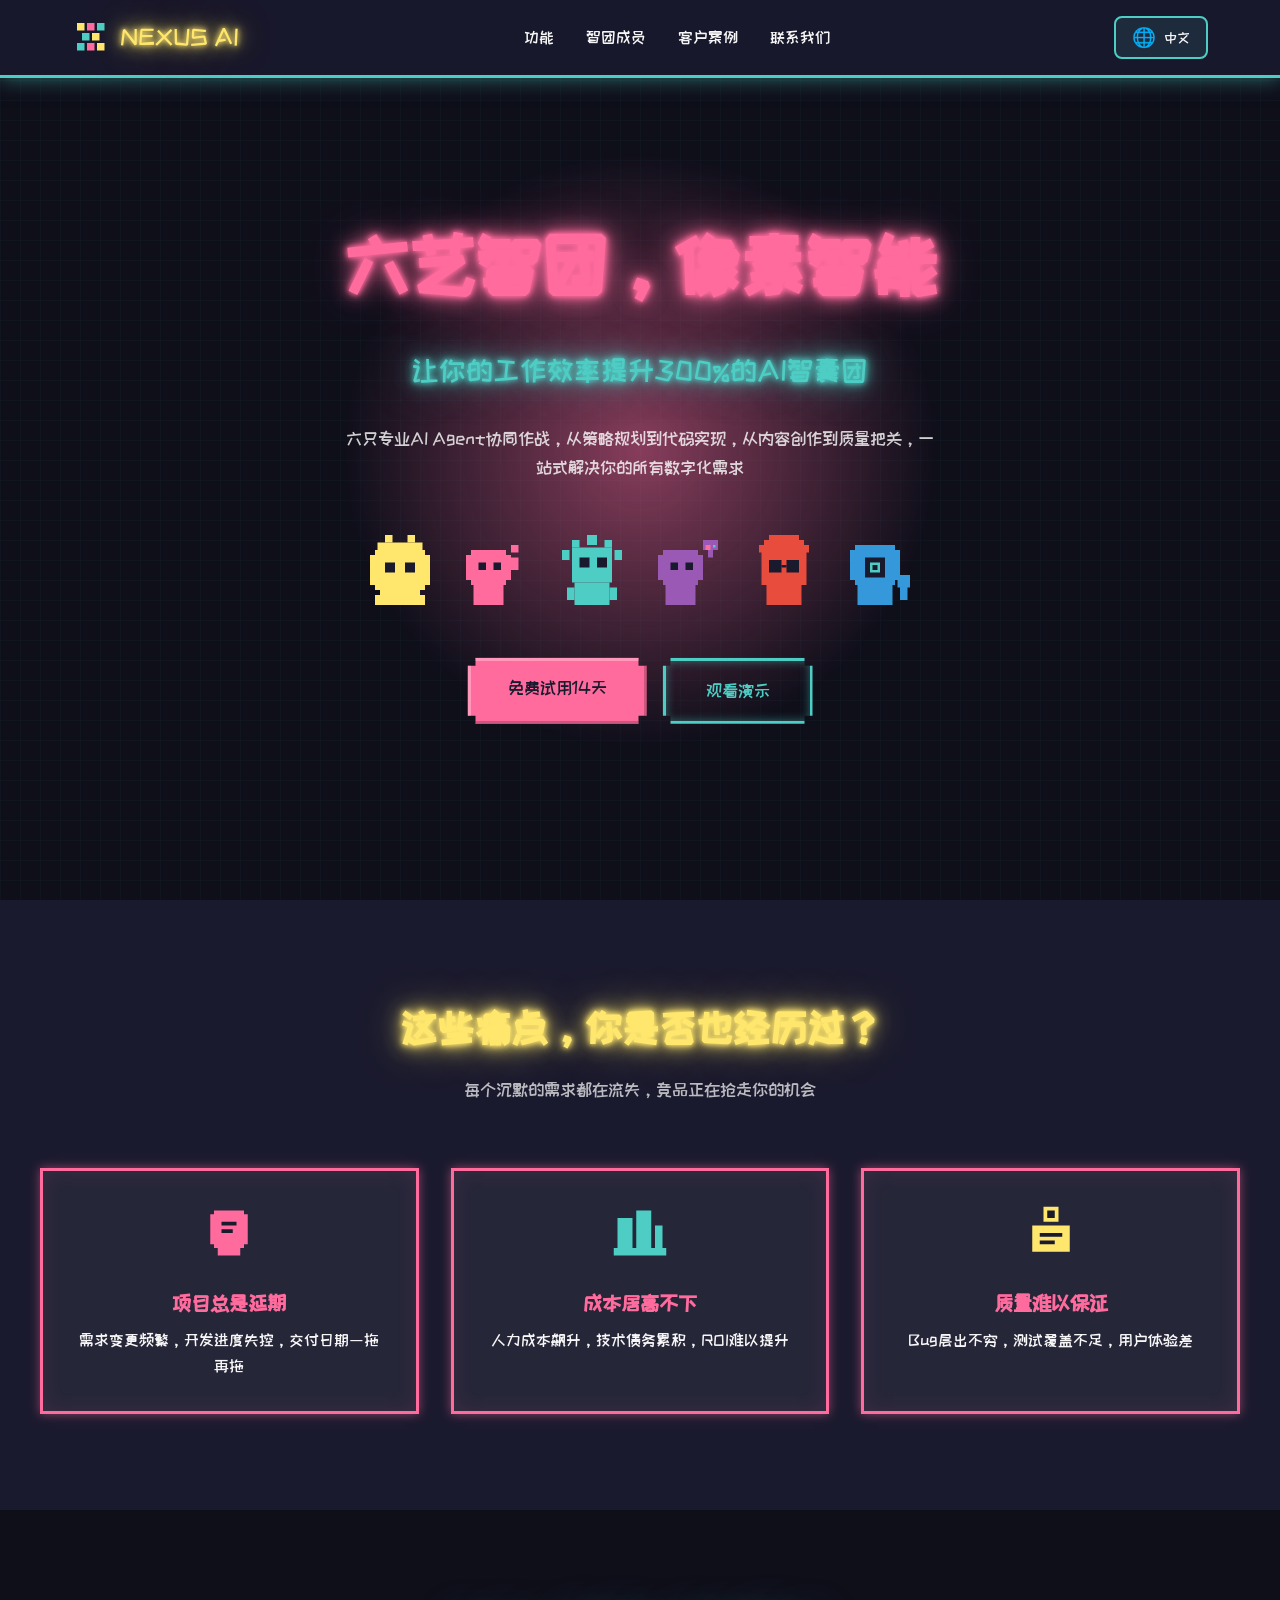
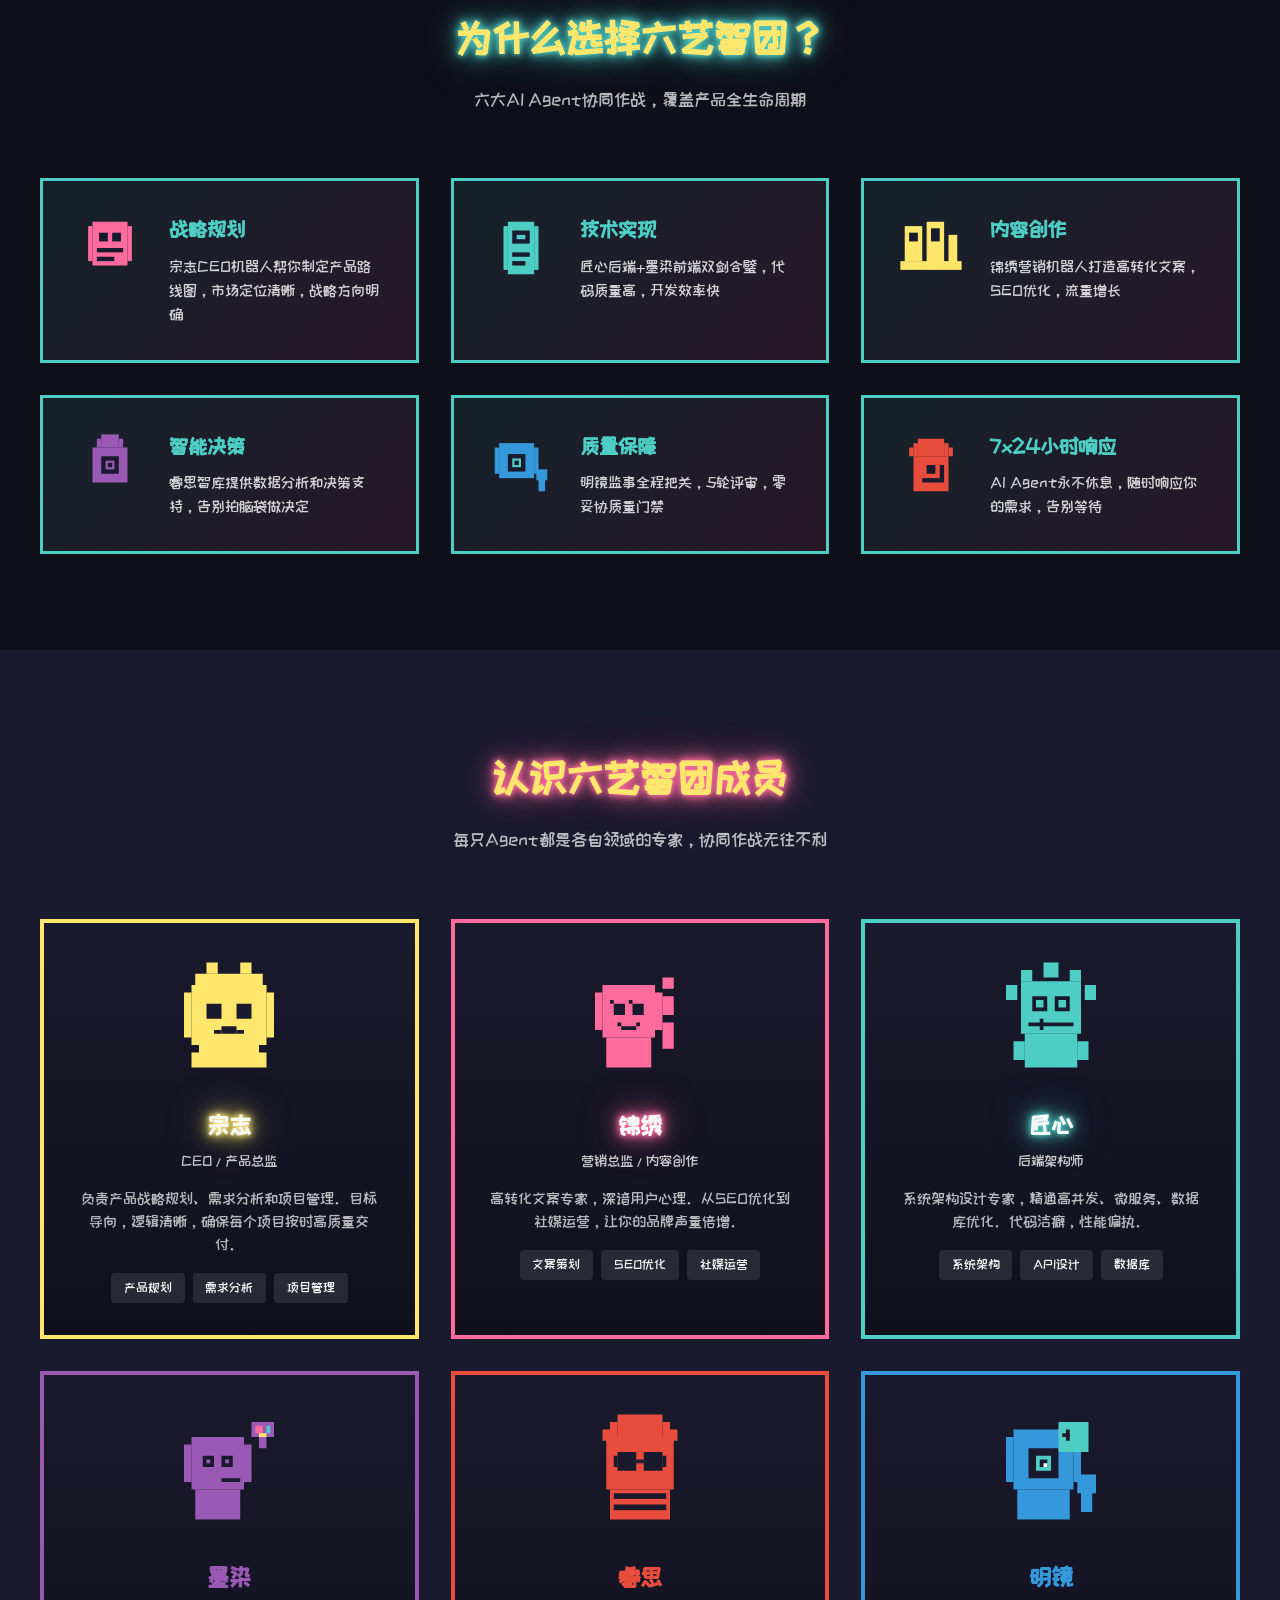
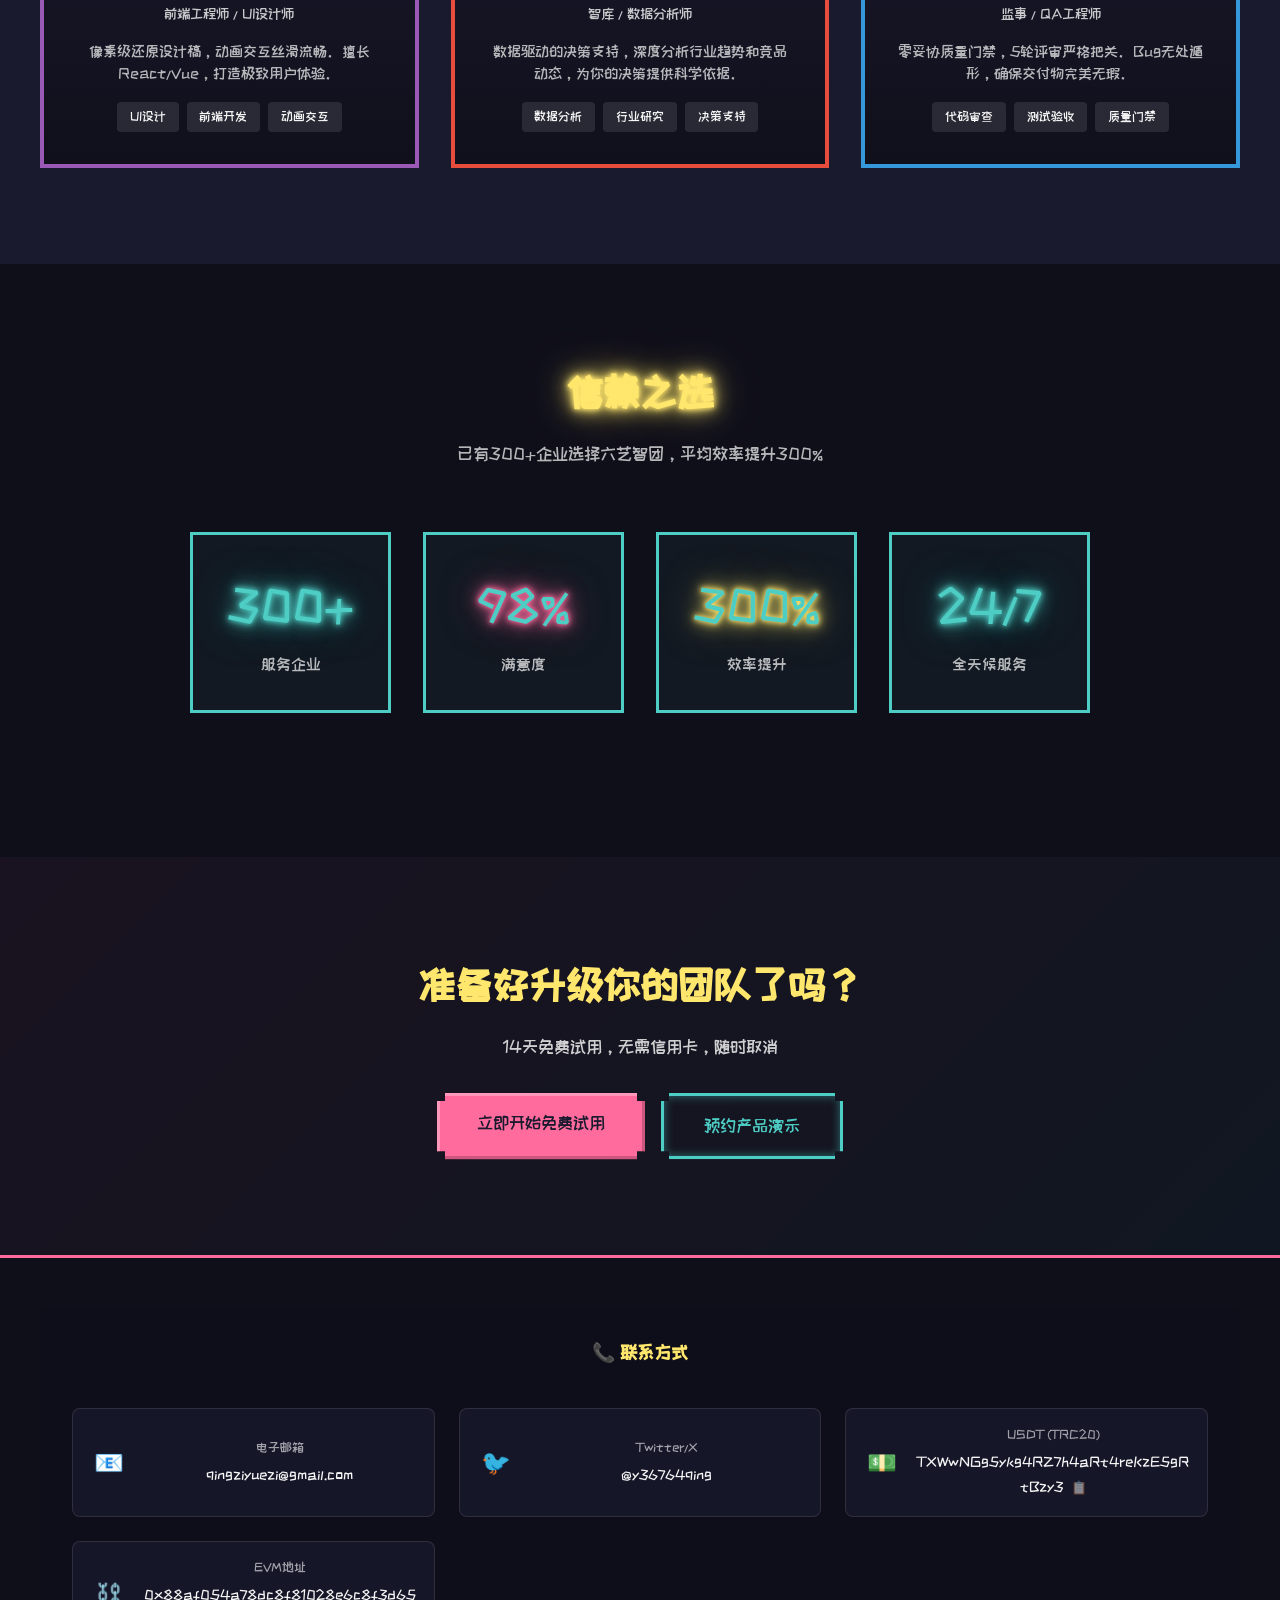
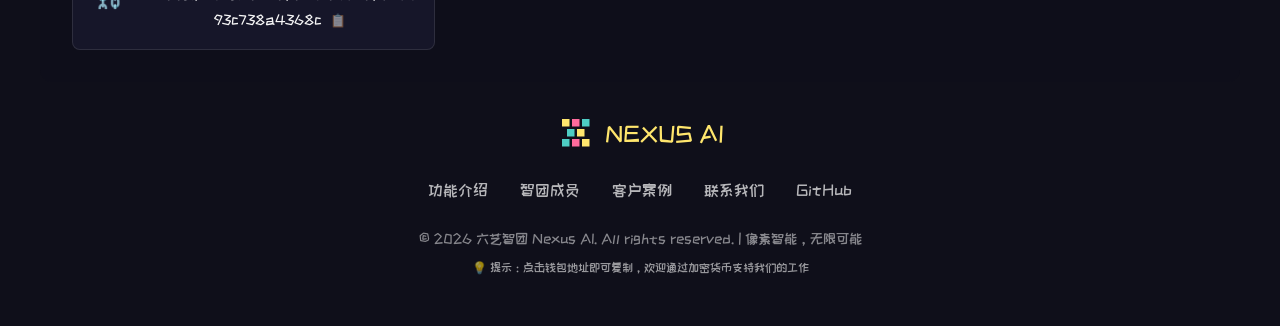
==== commit c6c373be: "feat: add multilingual support, fix links, add contact info and crypto wallets - Add Chinese/English" ====
--- a/index.html
+++ b/index.html
@@ -73,13 +73,123 @@
                 0 0 40px var(--yellow-glow);
         }
 
-        /* Neon border */
-        .neon-border {
-            border: 3px solid var(--pink);
-            box-shadow: 
-                0 0 5px var(--pink),
-                0 0 10px var(--pink),
-                inset 0 0 5px var(--pink-glow);
+        /* Language switcher */
+        .lang-switcher {
+            display: flex;
+            align-items: center;
+            gap: 0.5rem;
+            background: rgba(78, 205, 196, 0.1);
+            border: 2px solid var(--cyan);
+            padding: 0.5rem 1rem;
+            border-radius: 8px;
+            cursor: pointer;
+            transition: all 0.3s;
+            color: var(--light);
+            font-family: inherit;
+            font-size: 0.9rem;
+        }
+        
+        .lang-switcher:hover {
+            background: rgba(78, 205, 196, 0.2);
+            box-shadow: 0 0 15px var(--cyan-glow);
+        }
+        
+        .lang-switcher .lang-icon {
+            font-size: 1.2rem;
+        }
+
+        /* Contact section in footer */
+        .footer-contact {
+            display: grid;
+            grid-template-columns: repeat(auto-fit, minmax(280px, 1fr));
+            gap: 1.5rem;
+            padding: 2rem;
+            background: rgba(15, 15, 26, 0.5);
+            border-radius: 12px;
+            margin-bottom: 2rem;
+        }
+        
+        .contact-item {
+            display: flex;
+            align-items: center;
+            gap: 0.8rem;
+            padding: 1rem;
+            background: rgba(26, 26, 46, 0.8);
+            border-radius: 8px;
+            border: 1px solid rgba(255, 255, 255, 0.1);
+            transition: all 0.3s;
+        }
+        
+        .contact-item:hover {
+            border-color: var(--cyan);
+            transform: translateX(5px);
+        }
+        
+        .contact-icon {
+            font-size: 1.5rem;
+            width: 40px;
+            text-align: center;
+        }
+        
+        .contact-details {
+            flex: 1;
+        }
+        
+        .contact-label {
+            font-size: 0.8rem;
+            color: rgba(255, 255, 255, 0.6);
+            display: block;
+            margin-bottom: 0.2rem;
+        }
+        
+        .contact-value {
+            color: var(--light);
+            text-decoration: none;
+            font-size: 0.9rem;
+            word-break: break-all;
+            cursor: pointer;
+        }
+        
+        .contact-value:hover {
+            color: var(--cyan);
+        }
+        
+        .contact-value.copyable {
+            position: relative;
+        }
+        
+        .contact-value.copyable::after {
+            content: '📋';
+            margin-left: 0.5rem;
+            font-size: 0.8rem;
+            opacity: 0.5;
+        }
+
+        /* Toast notification */
+        .toast {
+            position: fixed;
+            bottom: 2rem;
+            left: 50%;
+            transform: translateX(-50%) translateY(100px);
+            background: var(--dark);
+            color: var(--light);
+            padding: 1rem 2rem;
+            border-radius: 8px;
+            border: 2px solid var(--cyan);
+            box-shadow: 0 0 20px var(--cyan-glow);
+            z-index: 10000;
+            opacity: 0;
+            transition: all 0.3s;
+            font-family: inherit;
+        }
+        
+        .toast.show {
+            transform: translateX(-50%) translateY(0);
+            opacity: 1;
+        }
+        
+        .toast-icon {
+            margin-right: 0.5rem;
         }
 
         /* Header */
@@ -748,11 +858,15 @@
             </a>
             <button class="mobile-menu-btn" onclick="toggleMenu()">☰</button>
             <ul class="nav-links" id="navLinks">
-                <li><a href="#features">功能</a></li>
-                <li><a href="#agents">智团成员</a></li>
-                <li><a href="#trust">客户案例</a></li>
-                <li><a href="#contact">联系我们</a></li>
+                <li><a href="#features" data-i18n="nav.features">功能</a></li>
+                <li><a href="#agents" data-i18n="nav.agents">智团成员</a></li>
+                <li><a href="#trust" data-i18n="nav.trust">客户案例</a></li>
+                <li><a href="#contact" data-i18n="nav.contact">联系我们</a></li>
             </ul>
+            <button class="lang-switcher" id="langSwitcher" onclick="toggleLanguage()">
+                <span class="lang-icon">🌐</span>
+                <span id="currentLang">中文</span>
+            </button>
         </nav>
     </header>
 
@@ -873,8 +987,8 @@
             </div>
 
             <div class="cta-buttons">
-                <a href="#agents" class="btn btn-primary pixel-corners">免费试用14天</a>
-                <a href="#features" class="btn btn-secondary pixel-corners">观看演示</a>
+                <a href="mailto:qingziyuezi@gmail.com?subject=六艺智团试用申请&body=您好，我对六艺智团感兴趣，想了解更多详情。" class="btn btn-primary pixel-corners" data-i18n="cta.trial">免费试用14天</a>
+                <a href="https://x.com/y36764qing" target="_blank" rel="noopener noreferrer" class="btn btn-secondary pixel-corners" data-i18n="cta.demo">观看演示</a>
             </div>
         </div>
     </section>
@@ -1264,39 +1378,87 @@
     <!-- CTA Section -->
     <section class="cta-section" id="contact">
         <div class="cta-content">
-            <h2 class="reveal">准备好升级你的团队了吗？</h2>
-            <p class="reveal">14天免费试用，无需信用卡，随时取消</p>
+            <h2 class="reveal" data-i18n="cta.title">准备好升级你的团队了吗？</h2>
+            <p class="reveal" data-i18n="cta.subtitle">14天免费试用，无需信用卡，随时取消</p>
             <div class="cta-buttons reveal">
-                <a href="#" class="btn btn-primary pixel-corners">立即开始免费试用</a>
-                <a href="#" class="btn btn-secondary pixel-corners">预约产品演示</a>
+                <a href="mailto:qingziyuezi@gmail.com?subject=六艺智团试用申请" class="btn btn-primary pixel-corners" data-i18n="cta.start">立即开始免费试用</a>
+                <a href="https://x.com/y36764qing" target="_blank" rel="noopener noreferrer" class="btn btn-secondary pixel-corners" data-i18n="cta.book">预约产品演示</a>
             </div>
         </div>
     </section>
 
     <!-- Footer -->
     <footer>
-        <div class="footer-content">
-            <div class="footer-logo">
-                <svg class="logo-icon" viewBox="0 0 32 32" fill="none">
-                    <rect x="4" y="4" width="6" height="6" fill="#FFE66D"/>
-                    <rect x="12" y="4" width="6" height="6" fill="#FF6B9D"/>
-                    <rect x="20" y="4" width="6" height="6" fill="#4ECDC4"/>
-                    <rect x="8" y="12" width="6" height="6" fill="#4ECDC4"/>
-                    <rect x="16" y="12" width="6" height="6" fill="#FFE66D"/>
-                    <rect x="12" y="20" width="6" height="6" fill="#FF6B9D"/>
-                    <rect x="4" y="20" width="6" height="6" fill="#4ECDC4"/>
-                    <rect x="20" y="20" width="6" height="6" fill="#FFE66D"/>
-                </svg>
-                <span>NEXUS AI</span>
+        <div class="container">
+            <!-- Contact Information -->
+            <div class="footer-contact">
+                <h3 style="grid-column: 1 / -1; text-align: center; margin-bottom: 1rem; color: var(--yellow);" data-i18n="footer.contact">📞 联系方式</h3>
+                
+                <div class="contact-item">
+                    <span class="contact-icon">📧</span>
+                    <div class="contact-details">
+                        <span class="contact-label" data-i18n="footer.email">电子邮箱</span>
+                        <a href="mailto:qingziyuezi@gmail.com" class="contact-value">qingziyuezi@gmail.com</a>
+                    </div>
+                </div>
+                
+                <div class="contact-item">
+                    <span class="contact-icon">🐦</span>
+                    <div class="contact-details">
+                        <span class="contact-label" data-i18n="footer.twitter">Twitter/X</span>
+                        <a href="https://x.com/y36764qing" target="_blank" rel="noopener noreferrer" class="contact-value">@y36764qing</a>
+                    </div>
+                </div>
+                
+                <div class="contact-item">
+                    <span class="contact-icon">💵</span>
+                    <div class="contact-details">
+                        <span class="contact-label" data-i18n="footer.usdt">USDT (TRC20)</span>
+                        <span class="contact-value copyable" onclick="copyToClipboard('TXWwNGg5ykg4RZ7h4aRt4reKzE5gRtBzy3')" title="点击复制">TXWwNGg5ykg4RZ7h4aRt4reKzE5gRtBzy3</span>
+                    </div>
+                </div>
+                
+                <div class="contact-item">
+                    <span class="contact-icon">⛓️</span>
+                    <div class="contact-details">
+                        <span class="contact-label" data-i18n="footer.evm">EVM地址</span>
+                        <span class="contact-value copyable" onclick="copyToClipboard('0x88af054a78dc8f81028e6c8f3d6593c738a4368c')" title="点击复制">0x88af054a78dc8f81028e6c8f3d6593c738a4368c</span>
+                    </div>
+                </div>
             </div>
-            <div class="footer-links">
-                <a href="#">关于我们</a>
-                <a href="#">功能介绍</a>
-                <a href="#">定价方案</a>
-                <a href="#">帮助中心</a>
-                <a href="#">联系我们</a>
+            
+            <div class="footer-content">
+                <div class="footer-logo">
+                    <svg class="logo-icon" viewBox="0 0 32 32" fill="none">
+                        <rect x="4" y="4" width="6" height="6" fill="#FFE66D"/>
+                        <rect x="12" y="4" width="6" height="6" fill="#FF6B9D"/>
+                        <rect x="20" y="4" width="6" height="6" fill="#4ECDC4"/>
+                        <rect x="8" y="12" width="6" height="6" fill="#4ECDC4"/>
+                        <rect x="16" y="12" width="6" height="6" fill="#FFE66D"/>
+                        <rect x="12" y="20" width="6" height="6" fill="#FF6B9D"/>
+                        <rect x="4" y="20" width="6" height="6" fill="#4ECDC4"/>
+                        <rect x="20" y="20" width="6" height="6" fill="#FFE66D"/>
+                    </svg>
+                    <span>NEXUS AI</span>
+                </div>
+                <div class="footer-links">
+                    <a href="#features" data-i18n="footer.link1">功能介绍</a>
+                    <a href="#agents" data-i18n="footer.link2">智团成员</a>
+                    <a href="#trust" data-i18n="footer.link3">客户案例</a>
+                    <a href="#contact" data-i18n="footer.link4">联系我们</a>
+                    <a href="https://github.com/maoshuorz/nexus-ai" target="_blank" rel="noopener noreferrer">GitHub</a>
+                </div>
+                <p class="footer-copy">© 2026 六艺智团 Nexus AI. All rights reserved. | 像素智能，无限可能</p>
+                <p style="font-size: 0.75rem; opacity: 0.6; margin-top: 0.5rem;" data-i18n="footer.walletNote">💡 提示：点击钱包地址即可复制，欢迎通过加密货币支持我们的工作</p>
             </div>
-            <p class="footer-copy">© 2026 六艺智团 Nexus AI. All rights reserved. | 像素智能，无限可能</p>
+        </div>
+    </footer>
+
+    <!-- Toast Notification -->
+    <div class="toast" id="toast">
+        <span class="toast-icon">✓</span>
+        <span id="toastMessage">已复制到剪贴板</span>
+    </div>
         </div>
     </footer>
 
@@ -1383,11 +1545,127 @@
             // Add loaded class for initial animations
             document.body.classList.add('loaded');
             
+            // Initialize i18n
+            initI18n();
+            
             // Console easter egg
             console.log('%c🤖 六艺智团 Nexus AI', 'color: #FF6B9D; font-size: 24px; font-weight: bold;');
             console.log('%c像素智能，无限可能', 'color: #4ECDC4; font-size: 14px;');
             console.log('%c宗志 | 锦绣 | 匠心 | 墨染 | 睿思 | 明镜', 'color: #FFE66D; font-size: 12px;');
         });
+
+        // i18n System
+        const i18n = {
+            zh: {
+                'nav.features': '功能',
+                'nav.agents': '智团成员',
+                'nav.trust': '客户案例',
+                'nav.contact': '联系我们',
+                'hero.title': '六艺智团，像素智能',
+                'hero.subtitle': '让你的工作效率提升300%的AI智囊团',
+                'hero.desc': '六只专业AI Agent协同作战，从策略规划到代码实现，从内容创作到质量把关，一站式解决你的所有数字化需求',
+                'cta.trial': '免费试用14天',
+                'cta.demo': '观看演示',
+                'cta.title': '准备好升级你的团队了吗？',
+                'cta.subtitle': '14天免费试用，无需信用卡，随时取消',
+                'cta.start': '立即开始免费试用',
+                'cta.book': '预约产品演示',
+                'footer.contact': '📞 联系方式',
+                'footer.email': '电子邮箱',
+                'footer.twitter': 'Twitter/X',
+                'footer.usdt': 'USDT (TRC20)',
+                'footer.evm': 'EVM地址',
+                'footer.link1': '功能介绍',
+                'footer.link2': '智团成员',
+                'footer.link3': '客户案例',
+                'footer.link4': '联系我们',
+                'footer.walletNote': '💡 提示：点击钱包地址即可复制，欢迎通过加密货币支持我们的工作',
+                'toast.copied': '已复制到剪贴板'
+            },
+            en: {
+                'nav.features': 'Features',
+                'nav.agents': 'Team',
+                'nav.trust': 'Cases',
+                'nav.contact': 'Contact',
+                'hero.title': 'Nexus AI - Pixel Intelligence',
+                'hero.subtitle': 'Boost your productivity by 300% with AI agents',
+                'hero.desc': 'Six professional AI agents working together, from strategy planning to code implementation, from content creation to quality control, one-stop solution for all your digital needs',
+                'cta.trial': 'Free 14-Day Trial',
+                'cta.demo': 'Watch Demo',
+                'cta.title': 'Ready to upgrade your team?',
+                'cta.subtitle': '14-day free trial, no credit card required, cancel anytime',
+                'cta.start': 'Start Free Trial',
+                'cta.book': 'Book a Demo',
+                'footer.contact': '📞 Contact Us',
+                'footer.email': 'Email',
+                'footer.twitter': 'Twitter/X',
+                'footer.usdt': 'USDT (TRC20)',
+                'footer.evm': 'EVM Address',
+                'footer.link1': 'Features',
+                'footer.link2': 'Team',
+                'footer.link3': 'Cases',
+                'footer.link4': 'Contact',
+                'footer.walletNote': '💡 Tip: Click wallet address to copy. Crypto donations welcome!',
+                'toast.copied': 'Copied to clipboard'
+            }
+        };
+
+        let currentLang = 'zh';
+
+        function initI18n() {
+            const savedLang = localStorage.getItem('nexus-ai-lang');
+            if (savedLang && i18n[savedLang]) {
+                currentLang = savedLang;
+            }
+            updateLanguage();
+        }
+
+        function toggleLanguage() {
+            currentLang = currentLang === 'zh' ? 'en' : 'zh';
+            localStorage.setItem('nexus-ai-lang', currentLang);
+            updateLanguage();
+        }
+
+        function updateLanguage() {
+            document.getElementById('currentLang').textContent = currentLang === 'zh' ? '中文' : 'English';
+            
+            document.querySelectorAll('[data-i18n]').forEach(el => {
+                const key = el.getAttribute('data-i18n');
+                if (i18n[currentLang][key]) {
+                    el.textContent = i18n[currentLang][key];
+                }
+            });
+            
+            document.documentElement.lang = currentLang === 'zh' ? 'zh-CN' : 'en';
+        }
+
+        // Copy to clipboard function
+        function copyToClipboard(text) {
+            navigator.clipboard.writeText(text).then(() => {
+                showToast(i18n[currentLang]['toast.copied']);
+            }).catch(err => {
+                // Fallback for older browsers
+                const textarea = document.createElement('textarea');
+                textarea.value = text;
+                textarea.style.position = 'fixed';
+                textarea.style.opacity = '0';
+                document.body.appendChild(textarea);
+                textarea.select();
+                document.execCommand('copy');
+                document.body.removeChild(textarea);
+                showToast(i18n[currentLang]['toast.copied']);
+            });
+        }
+
+        function showToast(message) {
+            const toast = document.getElementById('toast');
+            const toastMessage = document.getElementById('toastMessage');
+            toastMessage.textContent = message;
+            toast.classList.add('show');
+            setTimeout(() => {
+                toast.classList.remove('show');
+            }, 2000);
+        }
     </script>
 </body>
 </html>
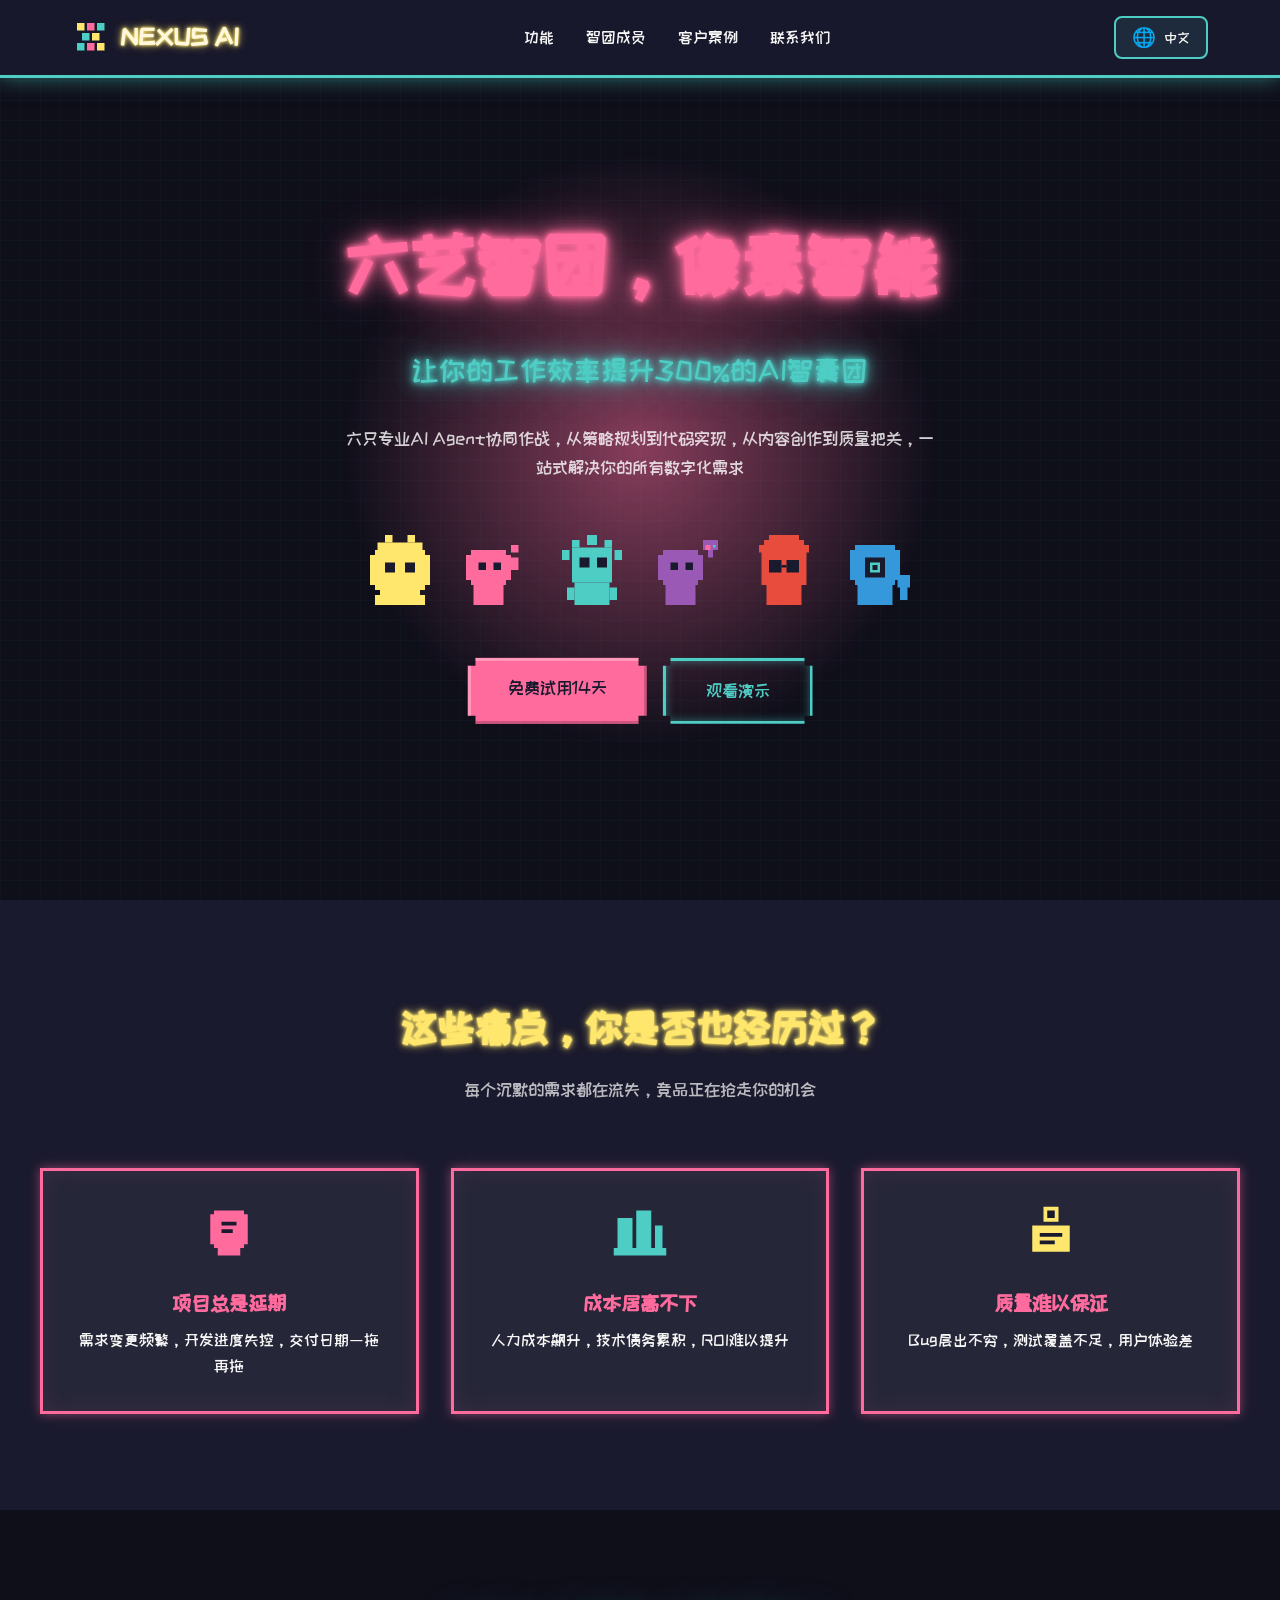
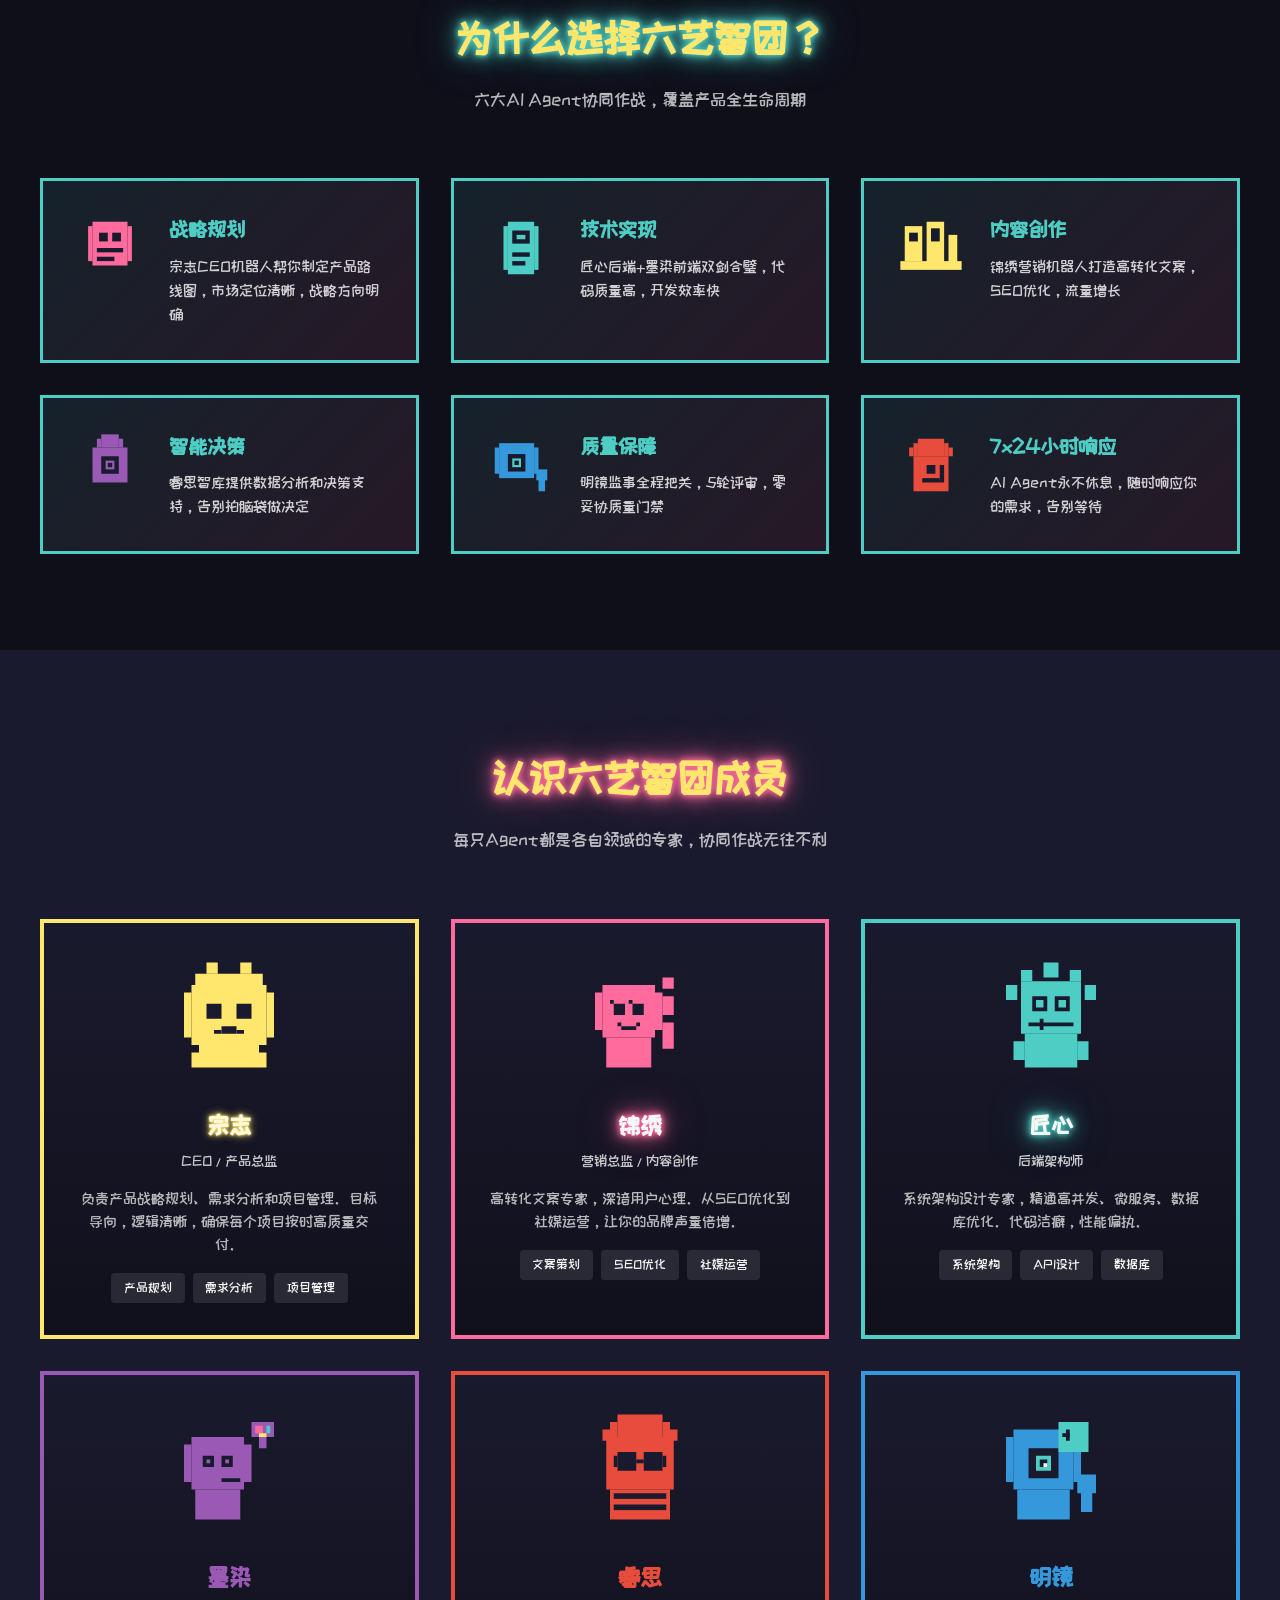
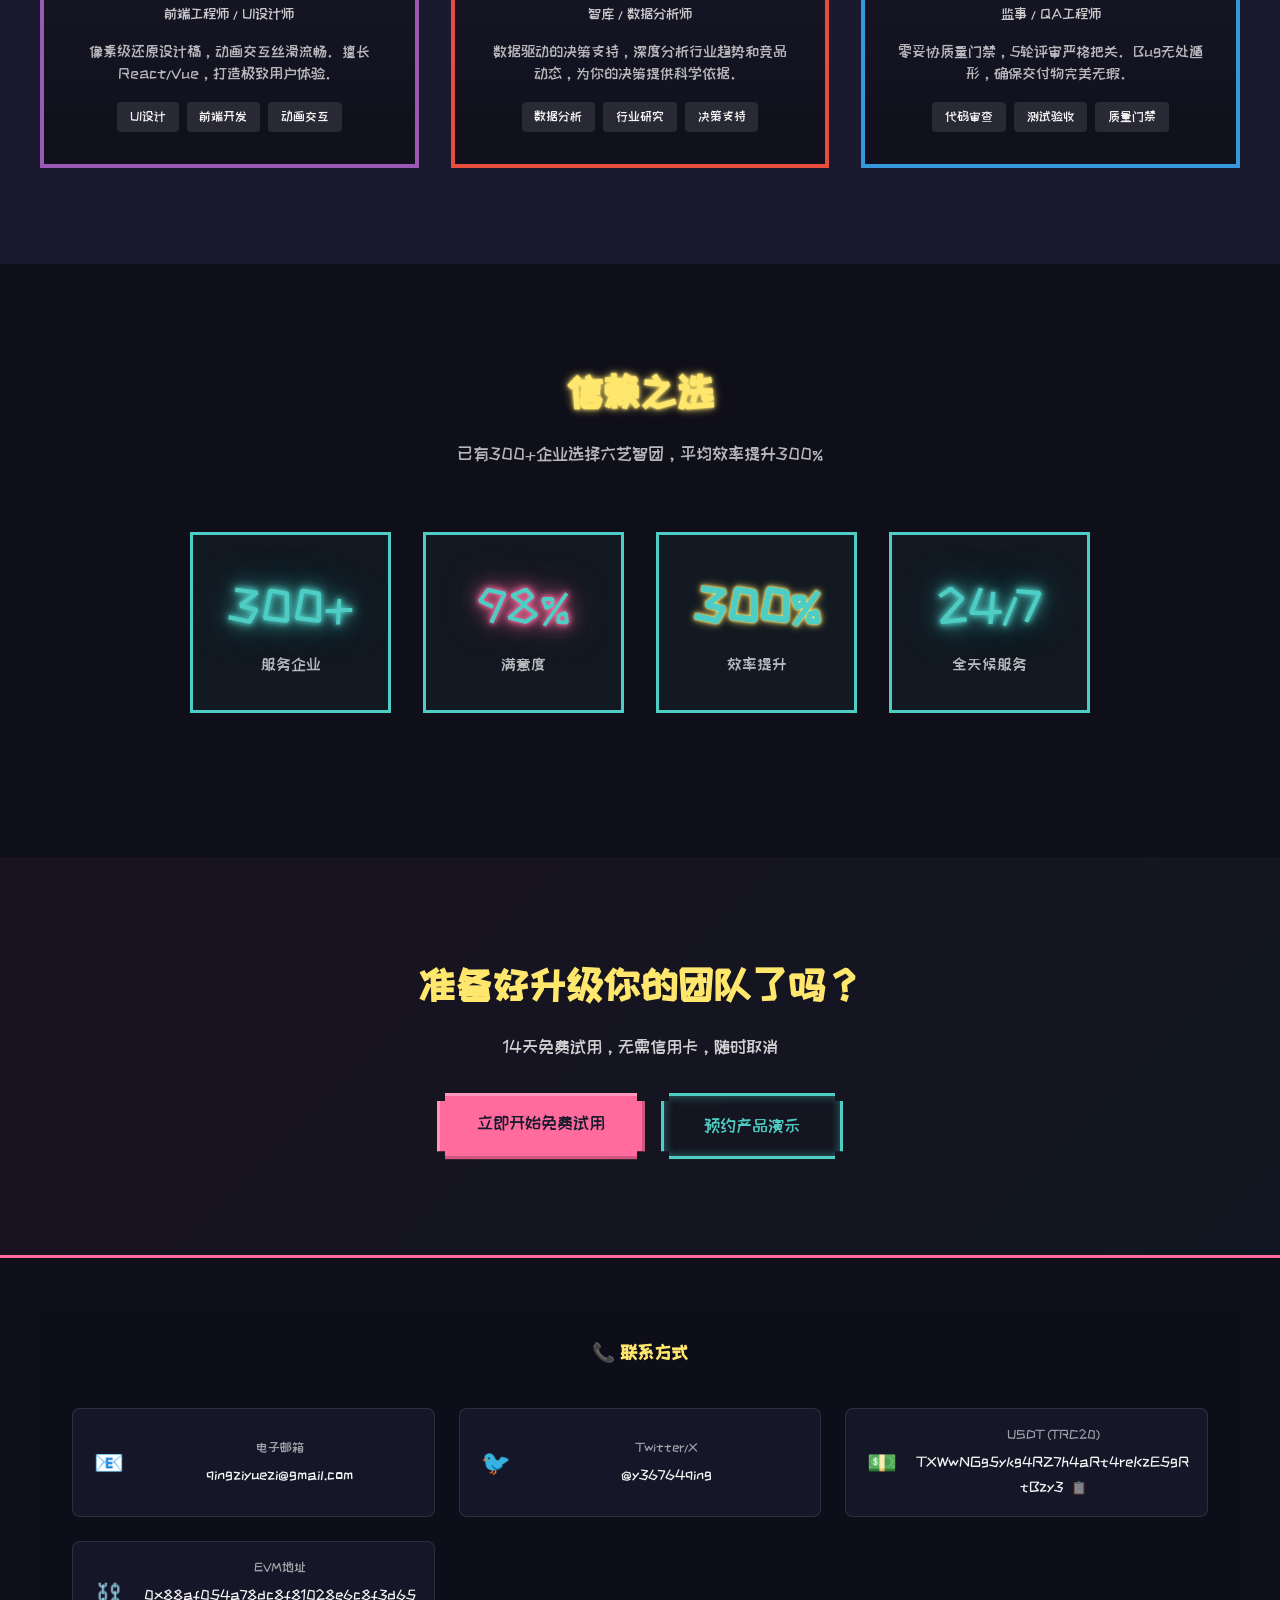
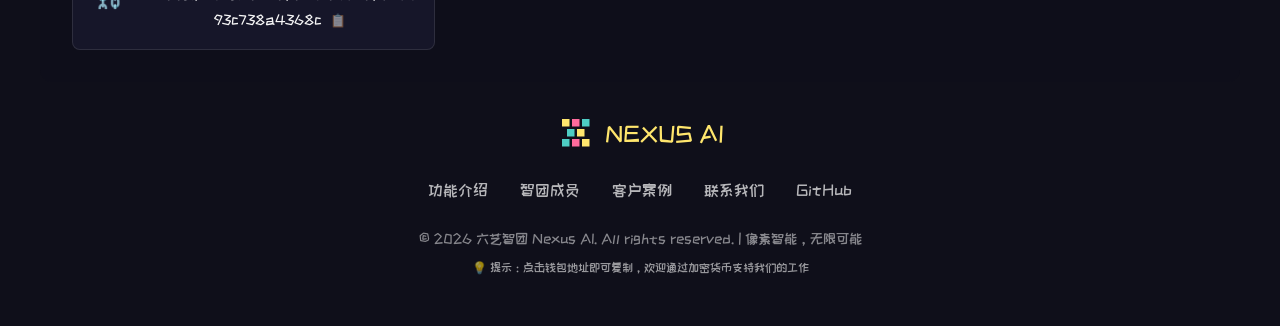
==== commit aebb33e9: "fix: improve neon-yellow text readability on mobile - Reduce glow intensity (40px → 12px) - Add ligh" ====
--- a/index.html
+++ b/index.html
@@ -66,11 +66,13 @@
         }
 
         .neon-yellow {
+            color: #FFF8DC;
             text-shadow: 
-                0 0 5px var(--yellow),
-                0 0 10px var(--yellow),
-                0 0 20px var(--yellow),
-                0 0 40px var(--yellow-glow);
+                0 0 2px var(--yellow),
+                0 0 4px var(--yellow),
+                0 0 8px var(--yellow-glow),
+                0 0 12px rgba(255, 230, 109, 0.3);
+            font-weight: bold;
         }
 
         /* Language switcher */
@@ -873,9 +875,9 @@
     <!-- Hero Section -->
     <section class="hero">
         <div class="hero-content">
-            <h1 class="neon-text">六艺智团，像素智能</h1>
-            <p class="hero-subtitle neon-cyan">让你的工作效率提升300%的AI智囊团</p>
-            <p class="hero-desc">六只专业AI Agent协同作战，从策略规划到代码实现，从内容创作到质量把关，一站式解决你的所有数字化需求</p>
+            <h1 class="neon-text" data-i18n="hero.title">六艺智团，像素智能</h1>
+            <p class="hero-subtitle neon-cyan" data-i18n="hero.subtitle">让你的工作效率提升300%的AI智囊团</p>
+            <p class="hero-desc" data-i18n="hero.desc">六只专业AI Agent协同作战，从策略规划到代码实现，从内容创作到质量把关，一站式解决你的所有数字化需求</p>
             
             <div class="hero-robots">
                 <!-- 宗志 - CEO -->
@@ -996,8 +998,8 @@
     <!-- Pain Points Section -->
     <section class="pain-points">
         <div class="container">
-            <h2 class="section-title neon-yellow reveal">这些痛点，你是否也经历过？</h2>
-            <p class="section-subtitle reveal">每个沉默的需求都在流失，竞品正在抢走你的机会</p>
+            <h2 class="section-title neon-yellow reveal" data-i18n="pain.title">这些痛点，你是否也经历过？</h2>
+            <p class="section-subtitle reveal" data-i18n="pain.subtitle">每个沉默的需求都在流失，竞品正在抢走你的机会</p>
             
             <div class="pain-grid">
                 <div class="pain-card reveal">
@@ -1009,8 +1011,8 @@
                         <rect x="12" y="14" width="6" height="2" fill="#1A1A2E"/>
                         <rect x="10" y="24" width="12" height="4" fill="#FF6B9D"/>
                     </svg>
-                    <h3>项目总是延期</h3>
-                    <p>需求变更频繁，开发进度失控，交付日期一拖再拖</p>
+                    <h3 data-i18n="pain.card1.title">项目总是延期</h3>
+                    <p data-i18n="pain.card1.desc">需求变更频繁，开发进度失控，交付日期一拖再拖</p>
                 </div>
                 <div class="pain-card reveal">
                     <svg class="pain-icon" viewBox="0 0 32 32" fill="none">
@@ -1019,8 +1021,8 @@
                         <rect x="24" y="12" width="4" height="12" fill="#4ECDC4"/>
                         <rect x="2" y="24" width="28" height="4" fill="#4ECDC4"/>
                     </svg>
-                    <h3>成本居高不下</h3>
-                    <p>人力成本飙升，技术债务累积，ROI难以提升</p>
+                    <h3 data-i18n="pain.card2.title">成本居高不下</h3>
+                    <p data-i18n="pain.card2.desc">人力成本飙升，技术债务累积，ROI难以提升</p>
                 </div>
                 <div class="pain-card reveal">
                     <svg class="pain-icon" viewBox="0 0 32 32" fill="none">
@@ -1030,8 +1032,8 @@
                         <rect x="10" y="16" width="12" height="2" fill="#1A1A2E"/>
                         <rect x="10" y="20" width="8" height="2" fill="#1A1A2E"/>
                     </svg>
-                    <h3>质量难以保证</h3>
-                    <p>Bug层出不穷，测试覆盖不足，用户体验差</p>
+                    <h3 data-i18n="pain.card3.title">质量难以保证</h3>
+                    <p data-i18n="pain.card3.desc">Bug层出不穷，测试覆盖不足，用户体验差</p>
                 </div>
             </div>
         </div>
@@ -1040,8 +1042,8 @@
     <!-- Features Section -->
     <section class="features" id="features">
         <div class="container">
-            <h2 class="section-title neon-cyan reveal">为什么选择六艺智团？</h2>
-            <p class="section-subtitle reveal">六大AI Agent协同作战，覆盖产品全生命周期</p>
+            <h2 class="section-title neon-cyan reveal" data-i18n="features.title">为什么选择六艺智团？</h2>
+            <p class="section-subtitle reveal" data-i18n="features.subtitle">六大AI Agent协同作战，覆盖产品全生命周期</p>
             
             <div class="features-grid">
                 <div class="feature-card reveal">
@@ -1055,8 +1057,8 @@
                         <rect x="20" y="40" width="16" height="4" fill="#1A1A2E"/>
                     </svg>
                     <div class="feature-content">
-                        <h3>战略规划</h3>
-                        <p>宗志CEO机器人帮你制定产品路线图，市场定位清晰，战略方向明确</p>
+                        <h3 data-i18n="features.card1.title">战略规划</h3>
+                        <p data-i18n="features.card1.desc">宗志CEO机器人帮你制定产品路线图，市场定位清晰，战略方向明确</p>
                     </div>
                 </div>
                 <div class="feature-card reveal">
@@ -1070,8 +1072,8 @@
                         <rect x="24" y="44" width="12" height="4" fill="#1A1A2E"/>
                     </svg>
                     <div class="feature-content">
-                        <h3>技术实现</h3>
-                        <p>匠心后端+墨染前端双剑合璧，代码质量高，开发效率快</p>
+                        <h3 data-i18n="features.card2.title">技术实现</h3>
+                        <p data-i18n="features.card2.desc">匠心后端+墨染前端双剑合璧，代码质量高，开发效率快</p>
                     </div>
                 </div>
                 <div class="feature-card reveal">
@@ -1084,8 +1086,8 @@
                         <rect x="32" y="14" width="8" height="12" fill="#1A1A2E"/>
                     </svg>
                     <div class="feature-content">
-                        <h3>内容创作</h3>
-                        <p>锦绣营销机器人打造高转化文案，SEO优化，流量增长</p>
+                        <h3 data-i18n="features.card3.title">内容创作</h3>
+                        <p data-i18n="features.card3.desc">锦绣营销机器人打造高转化文案，SEO优化，流量增长</p>
                     </div>
                 </div>
                 <div class="feature-card reveal">
@@ -1099,8 +1101,8 @@
                         <rect x="30" y="30" width="4" height="4" fill="#1A1A2E"/>
                     </svg>
                     <div class="feature-content">
-                        <h3>智能决策</h3>
-                        <p>睿思智库提供数据分析和决策支持，告别拍脑袋做决定</p>
+                        <h3 data-i18n="features.card4.title">智能决策</h3>
+                        <p data-i18n="features.card4.desc">睿思智库提供数据分析和决策支持，告别拍脑袋做决定</p>
                     </div>
                 </div>
                 <div class="feature-card reveal">
@@ -1115,8 +1117,8 @@
                         <rect x="46" y="36" width="10" height="10" fill="#3498DB"/>
                     </svg>
                     <div class="feature-content">
-                        <h3>质量保障</h3>
-                        <p>明镜监事全程把关，5轮评审，零妥协质量门禁</p>
+                        <h3 data-i18n="features.card5.title">质量保障</h3>
+                        <p data-i18n="features.card5.desc">明镜监事全程把关，5轮评审，零妥协质量门禁</p>
                     </div>
                 </div>
                 <div class="feature-card reveal">
@@ -1132,8 +1134,8 @@
                         <rect x="24" y="44" width="16" height="4" fill="#1A1A2E"/>
                     </svg>
                     <div class="feature-content">
-                        <h3>7×24小时响应</h3>
-                        <p>AI Agent永不休息，随时响应你的需求，告别等待</p>
+                        <h3 data-i18n="features.card6.title">7×24小时响应</h3>
+                        <p data-i18n="features.card6.desc">AI Agent永不休息，随时响应你的需求，告别等待</p>
                     </div>
                 </div>
             </div>
@@ -1143,8 +1145,8 @@
     <!-- Agents Section -->
     <section class="agents" id="agents">
         <div class="container">
-            <h2 class="section-title neon-text reveal">认识六艺智团成员</h2>
-            <p class="section-subtitle reveal">每只Agent都是各自领域的专家，协同作战无往不利</p>
+            <h2 class="section-title neon-text reveal" data-i18n="agents.title">认识六艺智团成员</h2>
+            <p class="section-subtitle reveal" data-i18n="agents.subtitle">每只Agent都是各自领域的专家，协同作战无往不利</p>
             
             <div class="agents-grid">
                 <!-- 宗志 CEO -->
@@ -1170,13 +1172,13 @@
                         <rect x="12" y="52" width="4" height="8" fill="#FFE66D"/>
                         <rect x="48" y="52" width="4" height="8" fill="#FFE66D"/>
                     </svg>
-                    <h3 class="agent-name neon-yellow">宗志</h3>
-                    <p class="agent-role">CEO / 产品总监</p>
-                    <p class="agent-desc">负责产品战略规划、需求分析和项目管理。目标导向，逻辑清晰，确保每个项目按时高质量交付。</p>
+                    <h3 class="agent-name neon-yellow" data-i18n="agents.zongzhi.name">宗志</h3>
+                    <p class="agent-role" data-i18n="agents.zongzhi.role">CEO / 产品总监</p>
+                    <p class="agent-desc" data-i18n="agents.zongzhi.desc">负责产品战略规划、需求分析和项目管理。目标导向，逻辑清晰，确保每个项目按时高质量交付。</p>
                     <div class="agent-skills">
-                        <span class="skill-tag">产品规划</span>
-                        <span class="skill-tag">需求分析</span>
-                        <span class="skill-tag">项目管理</span>
+                        <span class="skill-tag" data-i18n="skill.planning">产品规划</span>
+                        <span class="skill-tag" data-i18n="skill.analysis">需求分析</span>
+                        <span class="skill-tag" data-i18n="skill.pm">项目管理</span>
                     </div>
                 </div>
 
@@ -1203,13 +1205,13 @@
                         <!-- Body -->
                         <rect x="14" y="44" width="24" height="16" fill="#FF6B9D"/>
                     </svg>
-                    <h3 class="agent-name neon-text">锦绣</h3>
-                    <p class="agent-role">营销总监 / 内容创作</p>
-                    <p class="agent-desc">高转化文案专家，深谙用户心理。从SEO优化到社媒运营，让你的品牌声量倍增。</p>
+                    <h3 class="agent-name neon-text" data-i18n="agents.jinxiu.name">锦绣</h3>
+                    <p class="agent-role" data-i18n="agents.jinxiu.role">营销总监 / 内容创作</p>
+                    <p class="agent-desc" data-i18n="agents.jinxiu.desc">高转化文案专家，深谙用户心理。从SEO优化到社媒运营，让你的品牌声量倍增。</p>
                     <div class="agent-skills">
-                        <span class="skill-tag">文案策划</span>
-                        <span class="skill-tag">SEO优化</span>
-                        <span class="skill-tag">社媒运营</span>
+                        <span class="skill-tag" data-i18n="skill.copywriting">文案策划</span>
+                        <span class="skill-tag" data-i18n="skill.seo">SEO优化</span>
+                        <span class="skill-tag" data-i18n="skill.social">社媒运营</span>
                     </div>
                 </div>
 
@@ -1237,13 +1239,13 @@
                         <rect x="12" y="46" width="6" height="10" fill="#4ECDC4"/>
                         <rect x="46" y="46" width="6" height="10" fill="#4ECDC4"/>
                     </svg>
-                    <h3 class="agent-name neon-cyan">匠心</h3>
-                    <p class="agent-role">后端架构师</p>
-                    <p class="agent-desc">系统架构设计专家，精通高并发、微服务、数据库优化。代码洁癖，性能偏执。</p>
+                    <h3 class="agent-name neon-cyan" data-i18n="agents.jiangxin.name">匠心</h3>
+                    <p class="agent-role" data-i18n="agents.jiangxin.role">后端架构师</p>
+                    <p class="agent-desc" data-i18n="agents.jiangxin.desc">系统架构设计专家，精通高并发、微服务、数据库优化。代码洁癖，性能偏执。</p>
                     <div class="agent-skills">
-                        <span class="skill-tag">系统架构</span>
-                        <span class="skill-tag">API设计</span>
-                        <span class="skill-tag">数据库</span>
+                        <span class="skill-tag" data-i18n="skill.architecture">系统架构</span>
+                        <span class="skill-tag" data-i18n="skill.api">API设计</span>
+                        <span class="skill-tag" data-i18n="skill.database">数据库</span>
                     </div>
                 </div>
 
@@ -1271,13 +1273,13 @@
                         <!-- Body -->
                         <rect x="14" y="44" width="24" height="16" fill="#9B59B6"/>
                     </svg>
-                    <h3 class="agent-name" style="color: #9B59B6;">墨染</h3>
-                    <p class="agent-role">前端工程师 / UI设计师</p>
-                    <p class="agent-desc">像素级还原设计稿，动画交互丝滑流畅。擅长React/Vue，打造极致用户体验。</p>
+                    <h3 class="agent-name" style="color: #9B59B6;" data-i18n="agents.moran.name">墨染</h3>
+                    <p class="agent-role" data-i18n="agents.moran.role">前端工程师 / UI设计师</p>
+                    <p class="agent-desc" data-i18n="agents.moran.desc">像素级还原设计稿，动画交互丝滑流畅。擅长React/Vue，打造极致用户体验。</p>
                     <div class="agent-skills">
-                        <span class="skill-tag">UI设计</span>
-                        <span class="skill-tag">前端开发</span>
-                        <span class="skill-tag">动画交互</span>
+                        <span class="skill-tag" data-i18n="skill.ui">UI设计</span>
+                        <span class="skill-tag" data-i18n="skill.frontend">前端开发</span>
+                        <span class="skill-tag" data-i18n="skill.animation">动画交互</span>
                     </div>
                 </div>
 
@@ -1303,13 +1305,13 @@
                         <rect x="18" y="46" width="28" height="3" fill="#1A1A2E"/>
                         <rect x="18" y="52" width="28" height="3" fill="#1A1A2E"/>
                     </svg>
-                    <h3 class="agent-name" style="color: #E74C3C;">睿思</h3>
-                    <p class="agent-role">智库 / 数据分析师</p>
-                    <p class="agent-desc">数据驱动的决策支持，深度分析行业趋势和竞品动态，为你的决策提供科学依据。</p>
+                    <h3 class="agent-name" style="color: #E74C3C;" data-i18n="agents.ruisi.name">睿思</h3>
+                    <p class="agent-role" data-i18n="agents.ruisi.role">智库 / 数据分析师</p>
+                    <p class="agent-desc" data-i18n="agents.ruisi.desc">数据驱动的决策支持，深度分析行业趋势和竞品动态，为你的决策提供科学依据。</p>
                     <div class="agent-skills">
-                        <span class="skill-tag">数据分析</span>
-                        <span class="skill-tag">行业研究</span>
-                        <span class="skill-tag">决策支持</span>
+                        <span class="skill-tag" data-i18n="skill.data">数据分析</span>
+                        <span class="skill-tag" data-i18n="skill.research">行业研究</span>
+                        <span class="skill-tag" data-i18n="skill.decision">决策支持</span>
                     </div>
                 </div>
 
@@ -1335,13 +1337,13 @@
                         <!-- Body -->
                         <rect x="14" y="44" width="28" height="16" fill="#3498DB"/>
                     </svg>
-                    <h3 class="agent-name" style="color: #3498DB;">明镜</h3>
-                    <p class="agent-role">监事 / QA工程师</p>
-                    <p class="agent-desc">零妥协质量门禁，5轮评审严格把关。Bug无处遁形，确保交付物完美无瑕。</p>
+                    <h3 class="agent-name" style="color: #3498DB;" data-i18n="agents.mingjing.name">明镜</h3>
+                    <p class="agent-role" data-i18n="agents.mingjing.role">监事 / QA工程师</p>
+                    <p class="agent-desc" data-i18n="agents.mingjing.desc">零妥协质量门禁，5轮评审严格把关。Bug无处遁形，确保交付物完美无瑕。</p>
                     <div class="agent-skills">
-                        <span class="skill-tag">代码审查</span>
-                        <span class="skill-tag">测试验收</span>
-                        <span class="skill-tag">质量门禁</span>
+                        <span class="skill-tag" data-i18n="skill.review">代码审查</span>
+                        <span class="skill-tag" data-i18n="skill.testing">测试验收</span>
+                        <span class="skill-tag" data-i18n="skill.qa">质量门禁</span>
                     </div>
                 </div>
             </div>
@@ -1351,25 +1353,25 @@
     <!-- Trust Section -->
     <section class="trust" id="trust">
         <div class="container">
-            <h2 class="section-title neon-yellow reveal">信赖之选</h2>
-            <p class="section-subtitle reveal">已有300+企业选择六艺智团，平均效率提升300%</p>
+            <h2 class="section-title neon-yellow reveal" data-i18n="trust.title">信赖之选</h2>
+            <p class="section-subtitle reveal" data-i18n="trust.subtitle">已有300+企业选择六艺智团，平均效率提升300%</p>
             
             <div class="trust-stats">
                 <div class="stat-item reveal">
                     <span class="stat-number neon-cyan">300+</span>
-                    <p class="stat-label">服务企业</p>
+                    <p class="stat-label" data-i18n="trust.stat1">服务企业</p>
                 </div>
                 <div class="stat-item reveal">
                     <span class="stat-number neon-text">98%</span>
-                    <p class="stat-label">满意度</p>
+                    <p class="stat-label" data-i18n="trust.stat2">满意度</p>
                 </div>
                 <div class="stat-item reveal">
                     <span class="stat-number neon-yellow">300%</span>
-                    <p class="stat-label">效率提升</p>
+                    <p class="stat-label" data-i18n="trust.stat3">效率提升</p>
                 </div>
                 <div class="stat-item reveal">
                     <span class="stat-number neon-cyan">24/7</span>
-                    <p class="stat-label">全天候服务</p>
+                    <p class="stat-label" data-i18n="trust.stat4">全天候服务</p>
                 </div>
             </div>
         </div>
@@ -1459,8 +1461,6 @@
         <span class="toast-icon">✓</span>
         <span id="toastMessage">已复制到剪贴板</span>
     </div>
-        </div>
-    </footer>
 
     <script>
         // Mobile menu toggle
@@ -1564,6 +1564,72 @@
                 'hero.title': '六艺智团，像素智能',
                 'hero.subtitle': '让你的工作效率提升300%的AI智囊团',
                 'hero.desc': '六只专业AI Agent协同作战，从策略规划到代码实现，从内容创作到质量把关，一站式解决你的所有数字化需求',
+                'pain.title': '这些痛点，你是否也经历过？',
+                'pain.subtitle': '每个沉默的需求都在流失，竞品正在抢走你的机会',
+                'pain.card1.title': '项目总是延期',
+                'pain.card1.desc': '需求变更频繁，开发进度失控，交付日期一拖再拖',
+                'pain.card2.title': '成本居高不下',
+                'pain.card2.desc': '人力成本飙升，技术债务累积，ROI难以提升',
+                'pain.card3.title': '质量难以保证',
+                'pain.card3.desc': 'Bug层出不穷，测试覆盖不足，用户体验差',
+                'features.title': '为什么选择六艺智团？',
+                'features.subtitle': '六大AI Agent协同作战，覆盖产品全生命周期',
+                'features.card1.title': '战略规划',
+                'features.card1.desc': '宗志CEO机器人帮你制定产品路线图，市场定位清晰，战略方向明确',
+                'features.card2.title': '技术实现',
+                'features.card2.desc': '匠心后端+墨染前端双剑合璧，代码质量高，开发效率快',
+                'features.card3.title': '内容创作',
+                'features.card3.desc': '锦绣营销机器人打造高转化文案，SEO优化，流量增长',
+                'features.card4.title': '智能决策',
+                'features.card4.desc': '睿思智库提供数据分析和决策支持，告别拍脑袋做决定',
+                'features.card5.title': '质量保障',
+                'features.card5.desc': '明镜监事全程把关，5轮评审，零妥协质量门禁',
+                'features.card6.title': '7×24小时响应',
+                'features.card6.desc': 'AI Agent永不休息，随时响应你的需求，告别等待',
+                'agents.title': '认识六艺智团成员',
+                'agents.subtitle': '每只Agent都是各自领域的专家，协同作战无往不利',
+                'agents.zongzhi.name': '宗志',
+                'agents.zongzhi.role': 'CEO / 产品总监',
+                'agents.zongzhi.desc': '负责产品战略规划、需求分析和项目管理。目标导向，逻辑清晰，确保每个项目按时高质量交付。',
+                'agents.jinxiu.name': '锦绣',
+                'agents.jinxiu.role': '营销总监 / 内容创作',
+                'agents.jinxiu.desc': '高转化文案专家，深谙用户心理。从SEO优化到社媒运营，让你的品牌声量倍增。',
+                'agents.jiangxin.name': '匠心',
+                'agents.jiangxin.role': '后端架构师',
+                'agents.jiangxin.desc': '系统架构设计专家，精通高并发、微服务、数据库优化。代码洁癖，性能偏执。',
+                'agents.moran.name': '墨染',
+                'agents.moran.role': '前端工程师 / UI设计师',
+                'agents.moran.desc': '像素级还原设计稿，动画交互丝滑流畅。擅长React/Vue，打造极致用户体验。',
+                'agents.ruisi.name': '睿思',
+                'agents.ruisi.role': '智库 / 数据分析师',
+                'agents.ruisi.desc': '数据驱动的决策支持，深度分析行业趋势和竞品动态，为你的决策提供科学依据。',
+                'agents.mingjing.name': '明镜',
+                'agents.mingjing.role': '监事 / QA工程师',
+                'agents.mingjing.desc': '零妥协质量门禁，5轮评审严格把关。Bug无处遁形，确保交付物完美无瑕。',
+                'skill.planning': '产品规划',
+                'skill.analysis': '需求分析',
+                'skill.pm': '项目管理',
+                'skill.copywriting': '文案策划',
+                'skill.seo': 'SEO优化',
+                'skill.social': '社媒运营',
+                'skill.architecture': '系统架构',
+                'skill.api': 'API设计',
+                'skill.database': '数据库',
+                'skill.ui': 'UI设计',
+                'skill.frontend': '前端开发',
+                'skill.animation': '动画交互',
+                'skill.data': '数据分析',
+                'skill.research': '行业研究',
+                'skill.decision': '决策支持',
+                'skill.review': '代码审查',
+                'skill.testing': '测试验收',
+                'skill.qa': '质量门禁',
+                'trust.title': '信赖之选',
+                'trust.subtitle': '已有300+企业选择六艺智团，平均效率提升300%',
+                'trust.stat1': '服务企业',
+                'trust.stat2': '满意度',
+                'trust.stat3': '效率提升',
+                'trust.stat4': '全天候服务',
                 'cta.trial': '免费试用14天',
                 'cta.demo': '观看演示',
                 'cta.title': '准备好升级你的团队了吗？',
@@ -1590,6 +1656,72 @@
                 'hero.title': 'Nexus AI - Pixel Intelligence',
                 'hero.subtitle': 'Boost your productivity by 300% with AI agents',
                 'hero.desc': 'Six professional AI agents working together, from strategy planning to code implementation, from content creation to quality control, one-stop solution for all your digital needs',
+                'pain.title': 'Have you experienced these pain points?',
+                'pain.subtitle': 'Every unmet need is lost, competitors are seizing your opportunities',
+                'pain.card1.title': 'Projects Always Delayed',
+                'pain.card1.desc': 'Frequent requirement changes, out-of-control development progress, delivery dates constantly postponed',
+                'pain.card2.title': 'Costs Keep Rising',
+                'pain.card2.desc': 'Soaring labor costs, accumulating technical debt, ROI hard to improve',
+                'pain.card3.title': 'Quality Hard to Guarantee',
+                'pain.card3.desc': 'Bugs everywhere, insufficient test coverage, poor user experience',
+                'features.title': 'Why Choose Nexus AI?',
+                'features.subtitle': 'Six AI Agents working together, covering the entire product lifecycle',
+                'features.card1.title': 'Strategic Planning',
+                'features.card1.desc': 'Zongzhi CEO robot helps you create product roadmaps with clear market positioning and strategic direction',
+                'features.card2.title': 'Technical Implementation',
+                'features.card2.desc': 'Jiangxin backend + Moran frontend working together, high code quality and fast development',
+                'features.card3.title': 'Content Creation',
+                'features.card3.desc': 'Jinxiu marketing robot creates high-conversion copy, SEO optimization, traffic growth',
+                'features.card4.title': 'Smart Decision Making',
+                'features.card4.desc': 'Ruisi think tank provides data analysis and decision support, no more guesswork',
+                'features.card5.title': 'Quality Assurance',
+                'features.card5.desc': 'Mingjing auditor monitors throughout, 5 rounds of review, zero-compromise quality gates',
+                'features.card6.title': '7×24 Response',
+                'features.card6.desc': 'AI Agents never rest, responding to your needs anytime, no more waiting',
+                'agents.title': 'Meet the Nexus AI Team',
+                'agents.subtitle': 'Each Agent is an expert in their field, working together for success',
+                'agents.zongzhi.name': 'Zongzhi',
+                'agents.zongzhi.role': 'CEO / Product Director',
+                'agents.zongzhi.desc': 'Responsible for product strategy planning, requirements analysis and project management. Goal-oriented, logical thinking, ensuring every project is delivered on time with high quality.',
+                'agents.jinxiu.name': 'Jinxiu',
+                'agents.jinxiu.role': 'Marketing Director / Content Creator',
+                'agents.jinxiu.desc': 'High-conversion copywriting expert, deeply understands user psychology. From SEO optimization to social media operations, making your brand voice multiply.',
+                'agents.jiangxin.name': 'Jiangxin',
+                'agents.jiangxin.role': 'Backend Architect',
+                'agents.jiangxin.desc': 'System architecture design expert, proficient in high concurrency, microservices, database optimization. Code perfectionist, performance obsessed.',
+                'agents.moran.name': 'Moran',
+                'agents.moran.role': 'Frontend Engineer / UI Designer',
+                'agents.moran.desc': 'Pixel-perfect design implementation, smooth animations and interactions. Expert in React/Vue, creating ultimate user experiences.',
+                'agents.ruisi.name': 'Ruisi',
+                'agents.ruisi.role': 'Think Tank / Data Analyst',
+                'agents.ruisi.desc': 'Data-driven decision support, in-depth analysis of industry trends and competitor dynamics, providing scientific basis for your decisions.',
+                'agents.mingjing.name': 'Mingjing',
+                'agents.mingjing.role': 'Auditor / QA Engineer',
+                'agents.mingjing.desc': 'Zero-compromise quality gates, 5 rounds of strict review. Bugs have nowhere to hide, ensuring flawless deliverables.',
+                'skill.planning': 'Product Planning',
+                'skill.analysis': 'Requirements Analysis',
+                'skill.pm': 'Project Management',
+                'skill.copywriting': 'Copywriting',
+                'skill.seo': 'SEO',
+                'skill.social': 'Social Media',
+                'skill.architecture': 'System Architecture',
+                'skill.api': 'API Design',
+                'skill.database': 'Database',
+                'skill.ui': 'UI Design',
+                'skill.frontend': 'Frontend Dev',
+                'skill.animation': 'Animation',
+                'skill.data': 'Data Analysis',
+                'skill.research': 'Industry Research',
+                'skill.decision': 'Decision Support',
+                'skill.review': 'Code Review',
+                'skill.testing': 'Testing',
+                'skill.qa': 'Quality Gates',
+                'trust.title': 'Trusted Choice',
+                'trust.subtitle': '300+ companies choose Nexus AI, average efficiency increased by 300%',
+                'trust.stat1': 'Companies Served',
+                'trust.stat2': 'Satisfaction Rate',
+                'trust.stat3': 'Efficiency Boost',
+                'trust.stat4': '24/7 Service',
                 'cta.trial': 'Free 14-Day Trial',
                 'cta.demo': 'Watch Demo',
                 'cta.title': 'Ready to upgrade your team?',
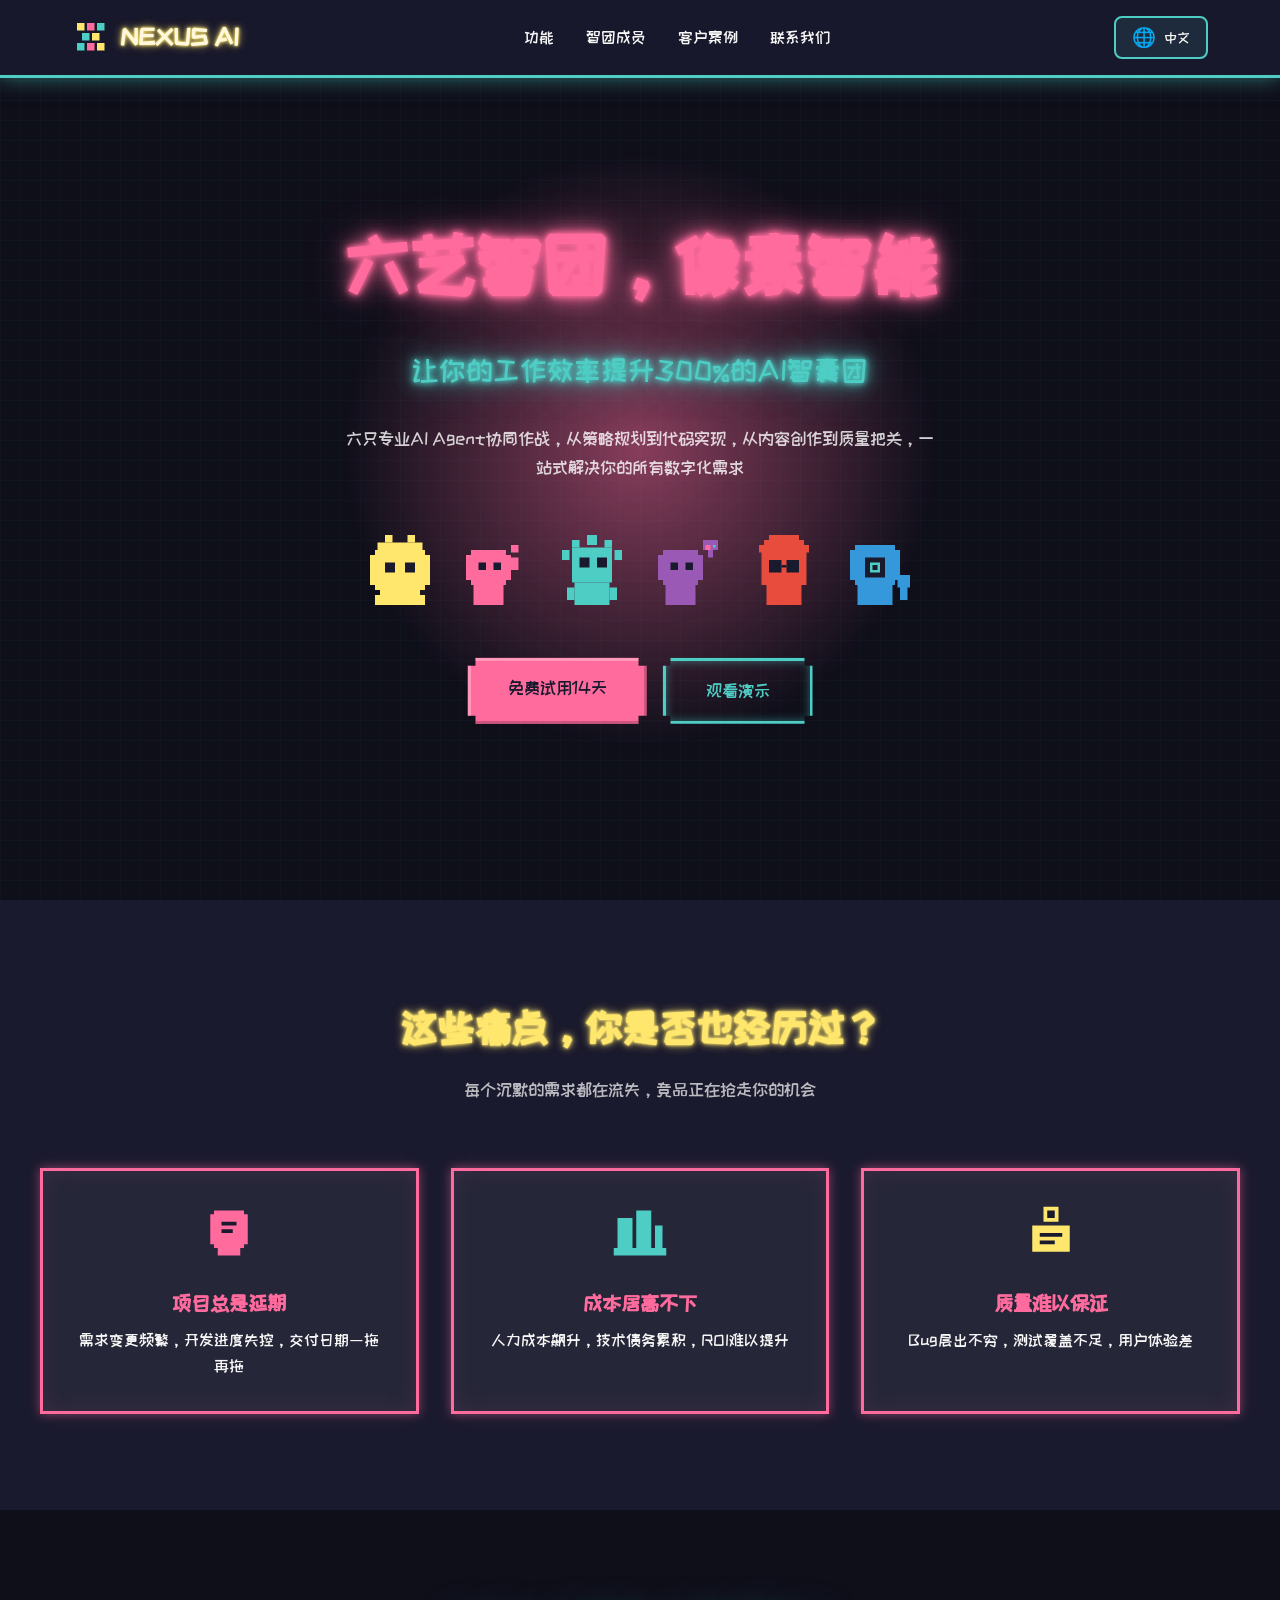
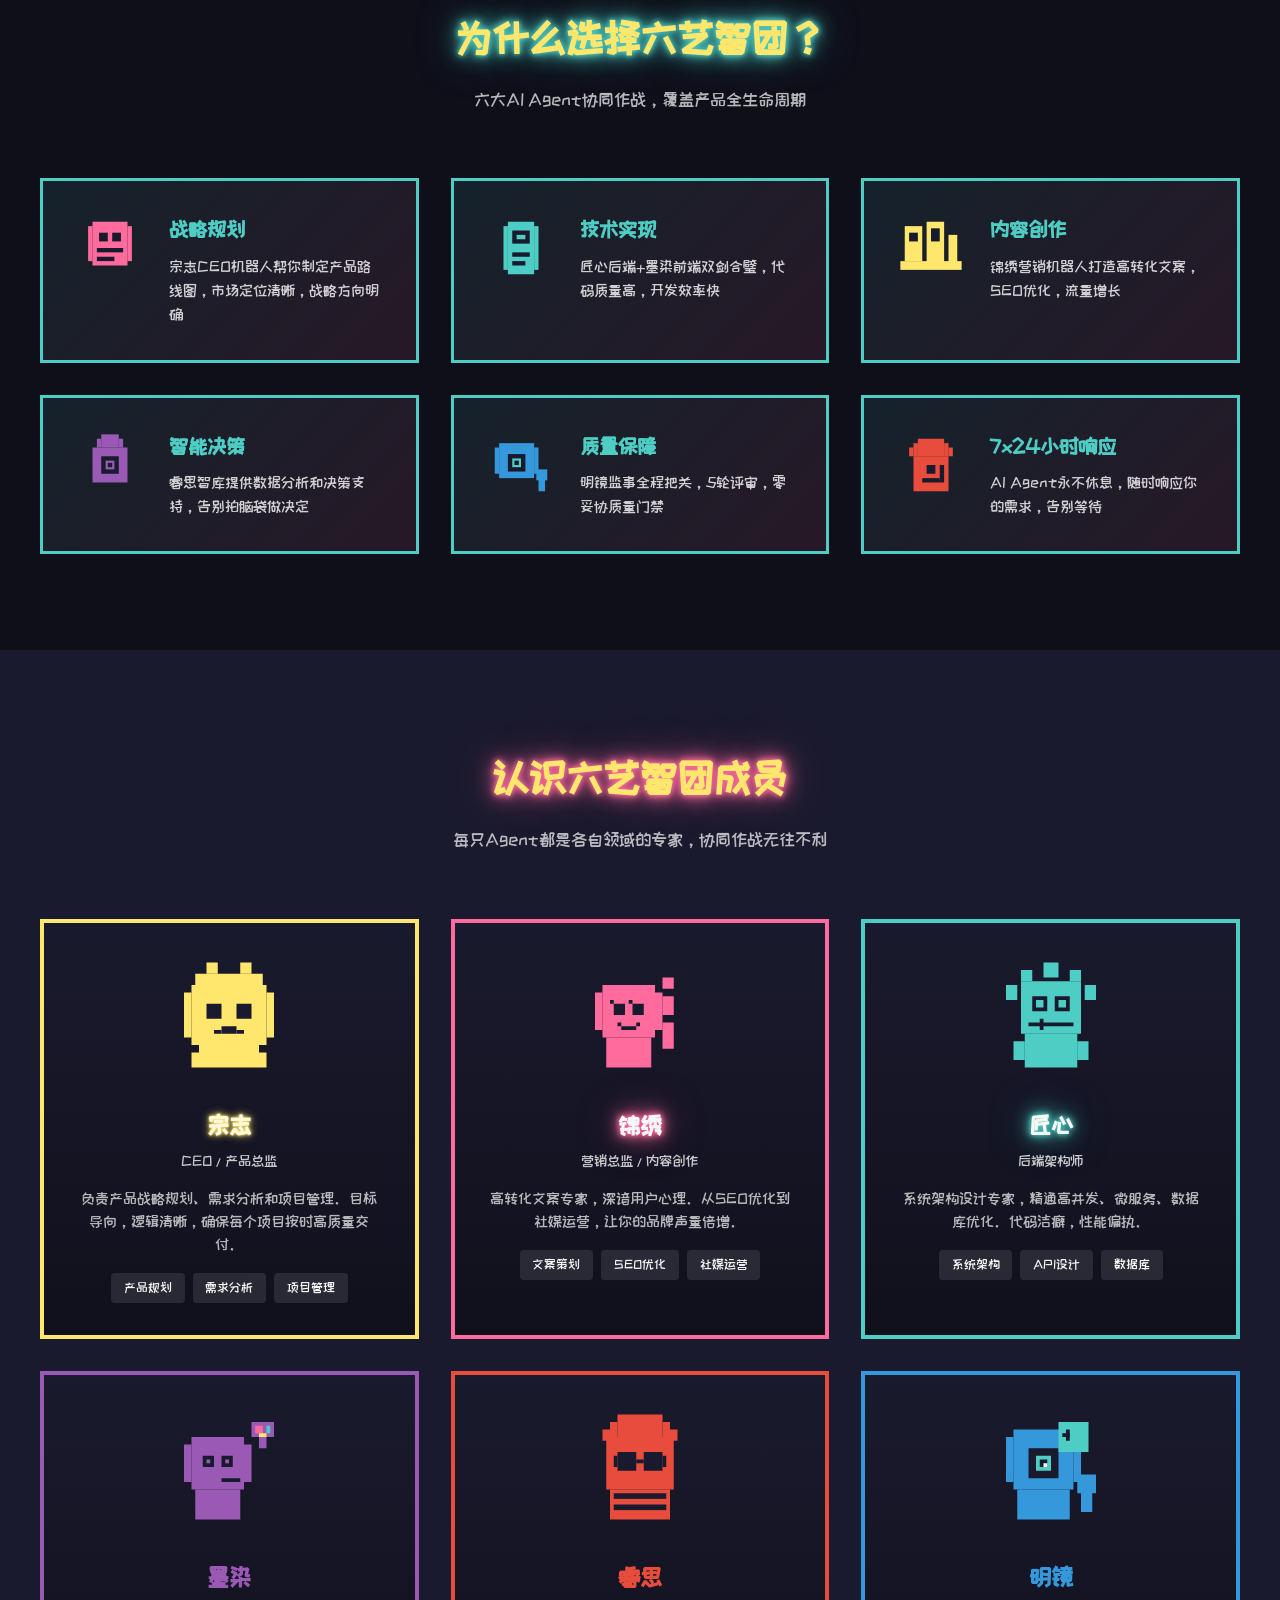
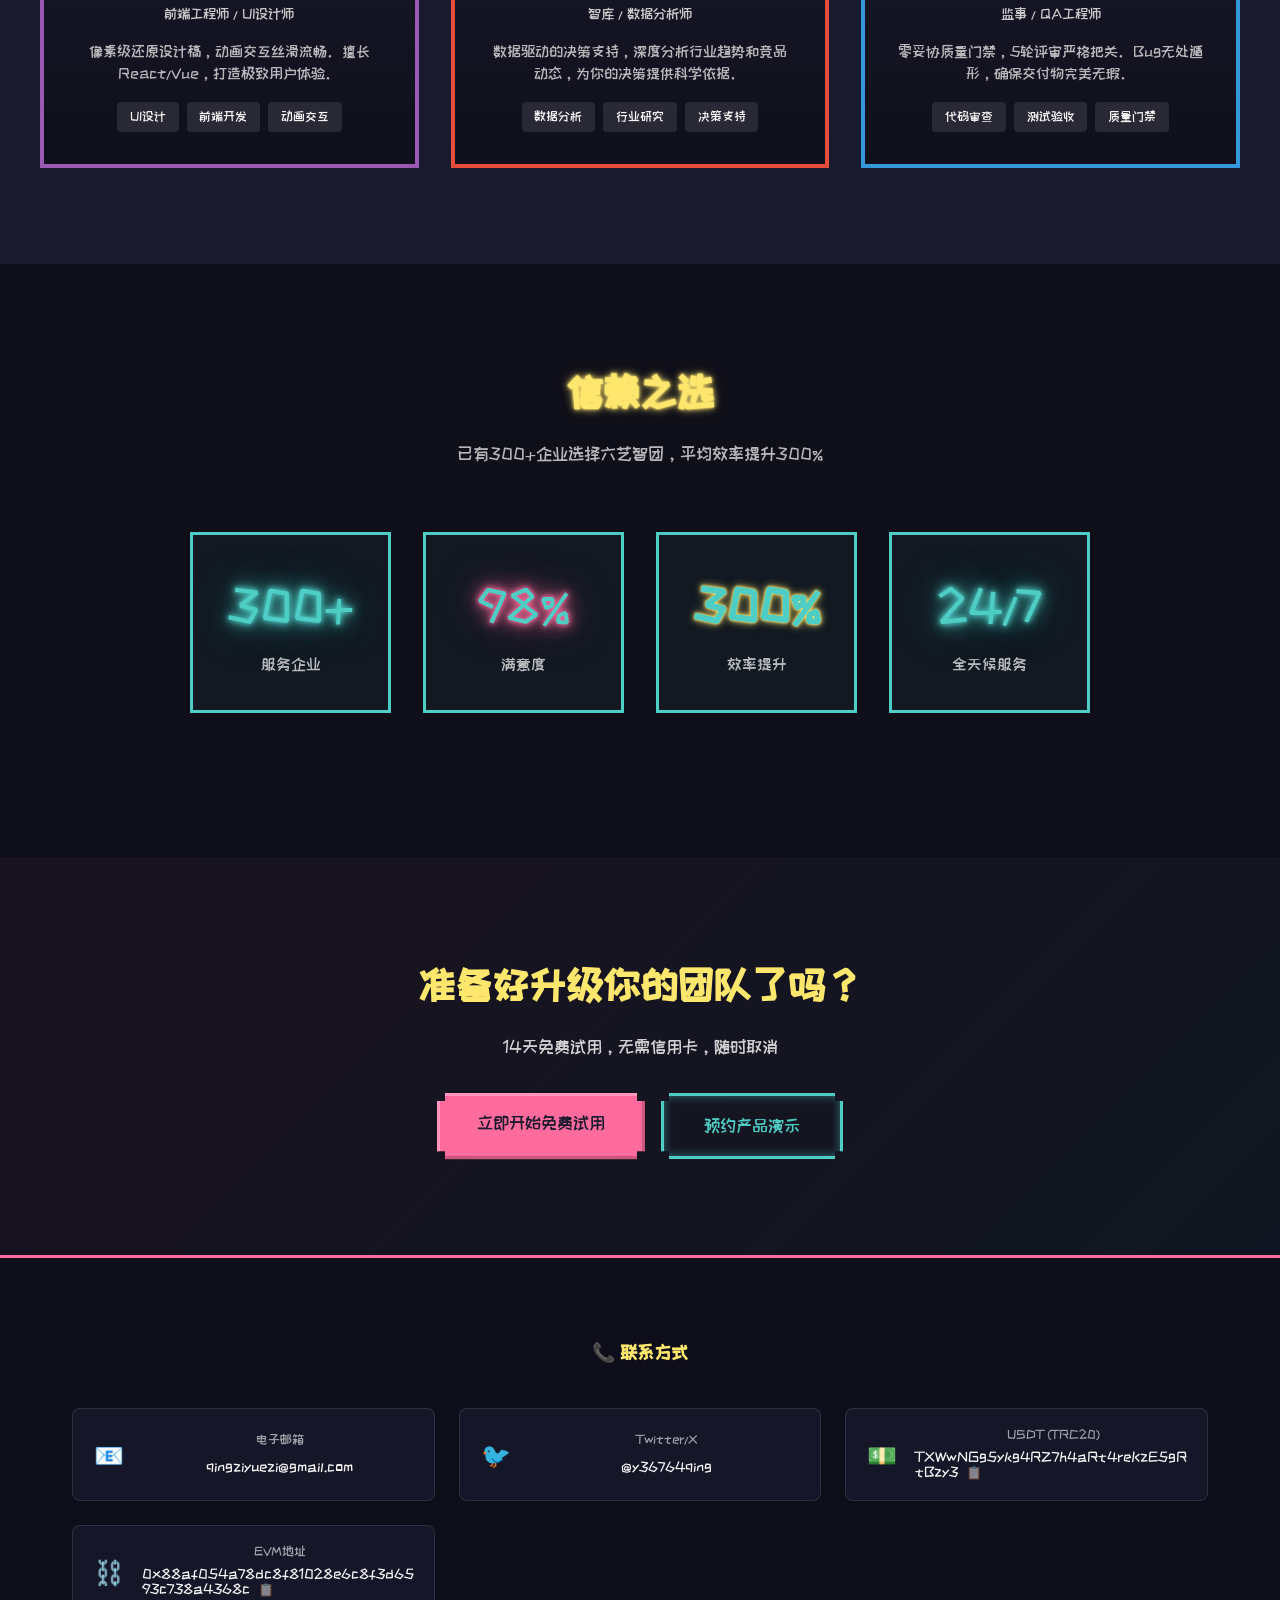
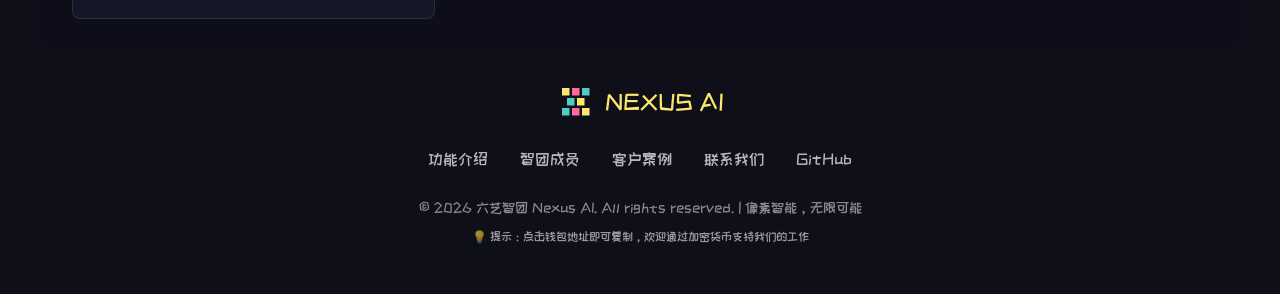
==== commit ba5ea2f4: "feat(phase3): 深度一体化完成 新增功能: - 任务管理系统 (POST /tasks, GET /tasks) - 统计报表 API (GET /stats) - 状态 - 任务关联 (" ====
--- a/index.html
+++ b/index.html
@@ -4,7 +4,15 @@
     <meta charset="UTF-8">
     <meta name="viewport" content="width=device-width, initial-scale=1.0">
     <title>Nexus AI - 六艺智团像素智能</title>
+    <meta name="description" content="Nexus AI 六艺智团官网：6 个 AI Agent 协同覆盖策略、研发、营销与审计，帮助团队提效与快速交付。">
+    <meta name="robots" content="index,follow">
+    <meta property="og:type" content="website">
+    <meta property="og:title" content="Nexus AI - 六艺智团像素智能">
+    <meta property="og:description" content="6 个 AI Agent 协同作战，让团队效率提升。">
+    <meta property="og:locale" content="zh_CN">
+    <meta name="twitter:card" content="summary_large_image">
     <link rel="preconnect" href="https://fonts.googleapis.com">
+    <link rel="preconnect" href="https://fonts.gstatic.com" crossorigin>
     <link href="https://fonts.googleapis.com/css2?family=ZCOOL+KuaiLe&family=Press+Start+2P&display=swap" rel="stylesheet">
     <style>
         :root {
@@ -31,6 +39,23 @@
             color: var(--light);
             overflow-x: hidden;
             line-height: 1.6;
+        }
+
+        .skip-link {
+            position: absolute;
+            left: -9999px;
+            top: 1rem;
+            z-index: 10001;
+            padding: 0.75rem 1rem;
+            background: var(--yellow);
+            color: var(--dark);
+            border: 2px solid var(--dark);
+            border-radius: 8px;
+            font-weight: bold;
+        }
+
+        .skip-link:focus {
+            left: 1rem;
         }
 
         /* Pixel grid background */
@@ -150,6 +175,11 @@
             font-size: 0.9rem;
             word-break: break-all;
             cursor: pointer;
+            background: transparent;
+            border: 0;
+            font-family: inherit;
+            text-align: left;
+            padding: 0;
         }
         
         .contact-value:hover {
@@ -836,15 +866,25 @@
             opacity: 1;
             transform: translateY(0);
         }
+
+        @media (prefers-reduced-motion: reduce) {
+            * {
+                animation-duration: 0.01ms !important;
+                animation-iteration-count: 1 !important;
+                transition-duration: 0.01ms !important;
+                scroll-behavior: auto !important;
+            }
+        }
     </style>
 </head>
 <body>
+    <a class="skip-link" href="#top">跳到主要内容</a>
     <div class="pixel-bg"></div>
 
     <!-- Header -->
     <header>
-        <nav>
-            <a href="#" class="logo">
+        <nav aria-label="主导航">
+            <a href="#top" class="logo" aria-label="返回页面顶部">
                 <svg class="logo-icon" viewBox="0 0 32 32" fill="none">
                     <!-- Nexus Logo Pixel Art -->
                     <rect x="4" y="4" width="6" height="6" fill="#FFE66D"/>
@@ -858,14 +898,14 @@
                 </svg>
                 <span class="neon-yellow">NEXUS AI</span>
             </a>
-            <button class="mobile-menu-btn" onclick="toggleMenu()">☰</button>
+            <button class="mobile-menu-btn" type="button" onclick="toggleMenu()" aria-label="切换导航菜单" aria-controls="navLinks" aria-expanded="false">☰</button>
             <ul class="nav-links" id="navLinks">
                 <li><a href="#features" data-i18n="nav.features">功能</a></li>
                 <li><a href="#agents" data-i18n="nav.agents">智团成员</a></li>
                 <li><a href="#trust" data-i18n="nav.trust">客户案例</a></li>
                 <li><a href="#contact" data-i18n="nav.contact">联系我们</a></li>
             </ul>
-            <button class="lang-switcher" id="langSwitcher" onclick="toggleLanguage()">
+            <button class="lang-switcher" id="langSwitcher" type="button" onclick="toggleLanguage()" aria-label="切换语言">
                 <span class="lang-icon">🌐</span>
                 <span id="currentLang">中文</span>
             </button>
@@ -873,7 +913,7 @@
     </header>
 
     <!-- Hero Section -->
-    <section class="hero">
+    <section class="hero" id="top">
         <div class="hero-content">
             <h1 class="neon-text" data-i18n="hero.title">六艺智团，像素智能</h1>
             <p class="hero-subtitle neon-cyan" data-i18n="hero.subtitle">让你的工作效率提升300%的AI智囊团</p>
@@ -1416,7 +1456,7 @@
                     <span class="contact-icon">💵</span>
                     <div class="contact-details">
                         <span class="contact-label" data-i18n="footer.usdt">USDT (TRC20)</span>
-                        <span class="contact-value copyable" onclick="copyToClipboard('TXWwNGg5ykg4RZ7h4aRt4reKzE5gRtBzy3')" title="点击复制">TXWwNGg5ykg4RZ7h4aRt4reKzE5gRtBzy3</span>
+                        <button class="contact-value copyable" type="button" onclick="copyToClipboard('TXWwNGg5ykg4RZ7h4aRt4reKzE5gRtBzy3')" title="点击复制">TXWwNGg5ykg4RZ7h4aRt4reKzE5gRtBzy3</button>
                     </div>
                 </div>
                 
@@ -1424,7 +1464,7 @@
                     <span class="contact-icon">⛓️</span>
                     <div class="contact-details">
                         <span class="contact-label" data-i18n="footer.evm">EVM地址</span>
-                        <span class="contact-value copyable" onclick="copyToClipboard('0x88af054a78dc8f81028e6c8f3d6593c738a4368c')" title="点击复制">0x88af054a78dc8f81028e6c8f3d6593c738a4368c</span>
+                        <button class="contact-value copyable" type="button" onclick="copyToClipboard('0x88af054a78dc8f81028e6c8f3d6593c738a4368c')" title="点击复制">0x88af054a78dc8f81028e6c8f3d6593c738a4368c</button>
                     </div>
                 </div>
             </div>
@@ -1466,18 +1506,25 @@
         // Mobile menu toggle
         function toggleMenu() {
             const navLinks = document.getElementById('navLinks');
+            const menuBtn = document.querySelector('.mobile-menu-btn');
             navLinks.classList.toggle('active');
+            menuBtn.setAttribute('aria-expanded', navLinks.classList.contains('active') ? 'true' : 'false');
         }
 
         // Smooth scroll
         document.querySelectorAll('a[href^="#"]').forEach(anchor => {
             anchor.addEventListener('click', function (e) {
+                const targetSelector = this.getAttribute('href');
+                if (!targetSelector || targetSelector === '#') {
+                    return;
+                }
                 e.preventDefault();
-                const target = document.querySelector(this.getAttribute('href'));
+                const target = document.querySelector(targetSelector);
                 if (target) {
                     target.scrollIntoView({ behavior: 'smooth', block: 'start' });
                     // Close mobile menu
                     document.getElementById('navLinks').classList.remove('active');
+                    document.querySelector('.mobile-menu-btn').setAttribute('aria-expanded', 'false');
                 }
             });
         });
@@ -1773,20 +1820,29 @@
 
         // Copy to clipboard function
         function copyToClipboard(text) {
-            navigator.clipboard.writeText(text).then(() => {
+            if (navigator.clipboard && window.isSecureContext) {
+                navigator.clipboard.writeText(text).then(() => {
+                    showToast(i18n[currentLang]['toast.copied']);
+                }).catch(() => {
+                    fallbackCopy(text);
+                });
+            } else {
+                fallbackCopy(text);
+            }
+        }
+
+        function fallbackCopy(text) {
+            const textarea = document.createElement('textarea');
+            textarea.value = text;
+            textarea.style.position = 'fixed';
+            textarea.style.opacity = '0';
+            document.body.appendChild(textarea);
+            textarea.select();
+            const copied = document.execCommand('copy');
+            document.body.removeChild(textarea);
+            if (copied) {
                 showToast(i18n[currentLang]['toast.copied']);
-            }).catch(err => {
-                // Fallback for older browsers
-                const textarea = document.createElement('textarea');
-                textarea.value = text;
-                textarea.style.position = 'fixed';
-                textarea.style.opacity = '0';
-                document.body.appendChild(textarea);
-                textarea.select();
-                document.execCommand('copy');
-                document.body.removeChild(textarea);
-                showToast(i18n[currentLang]['toast.copied']);
-            });
+            }
         }
 
         function showToast(message) {
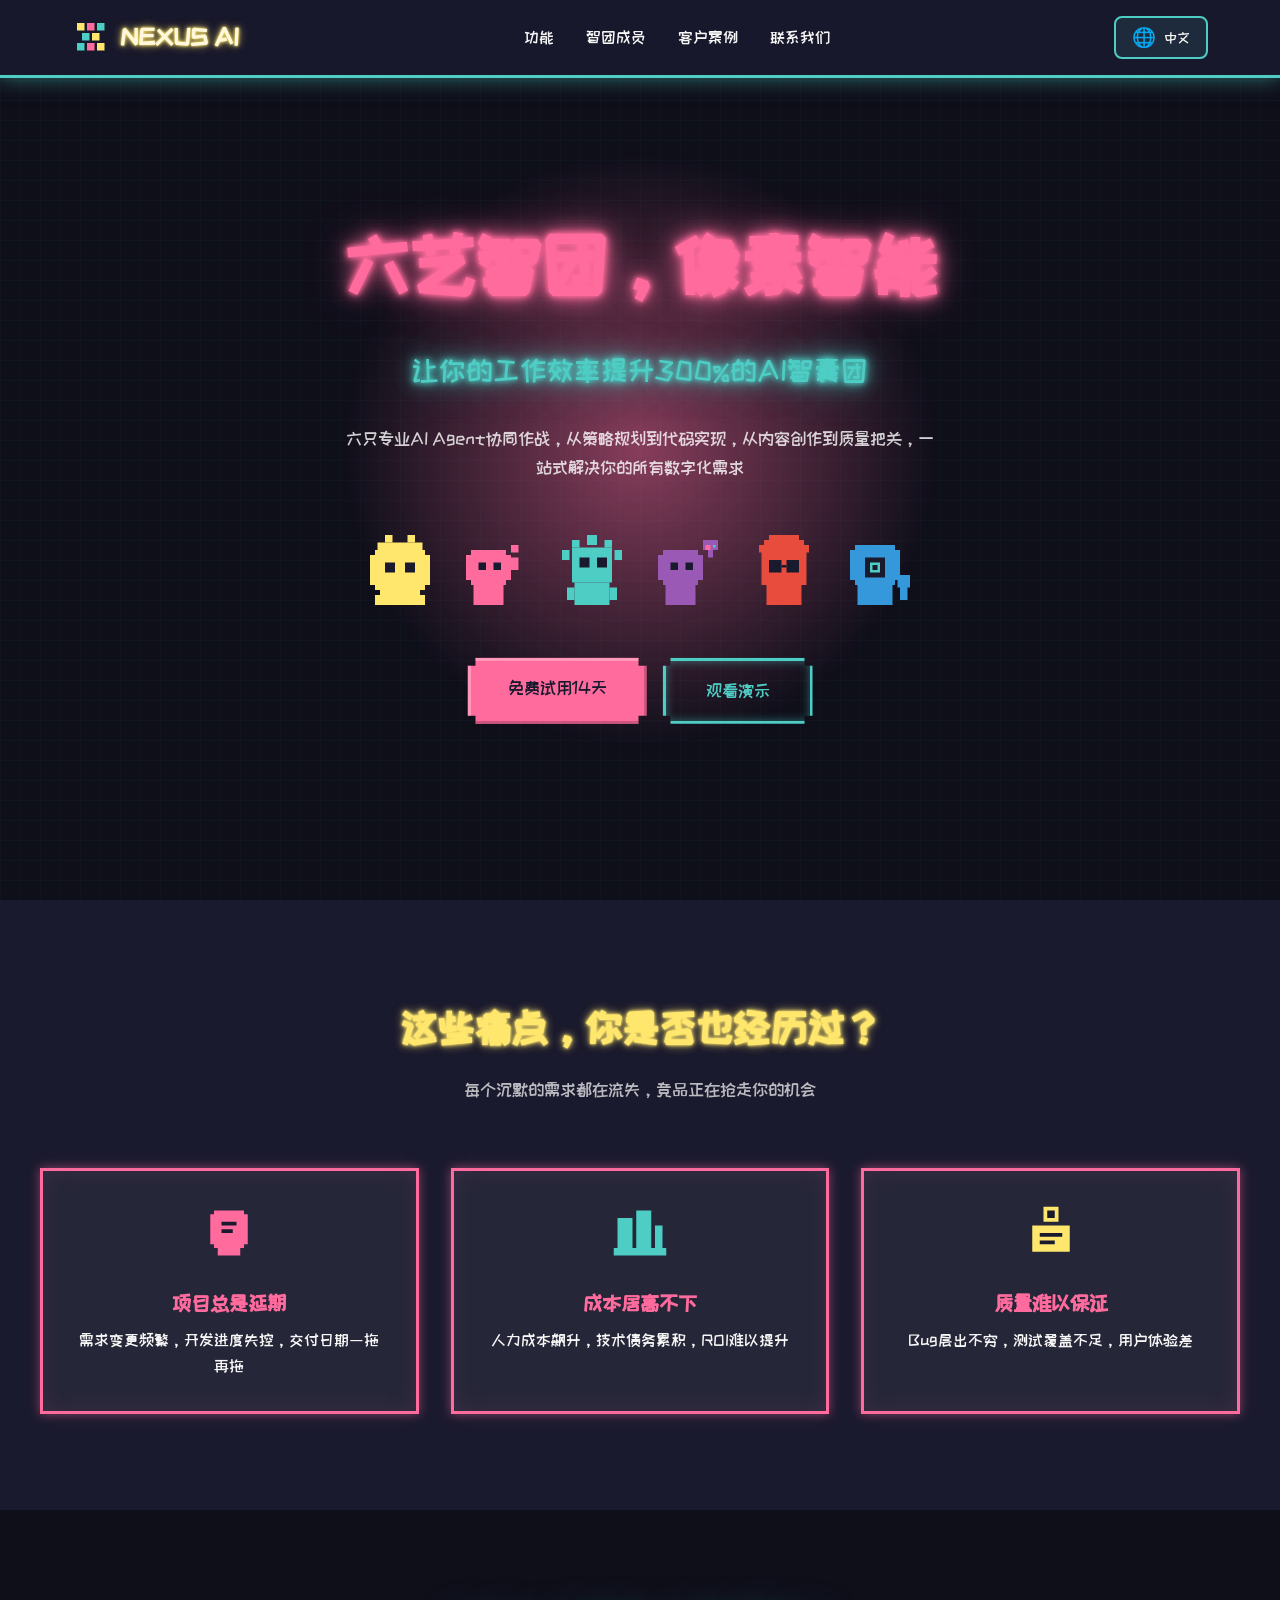
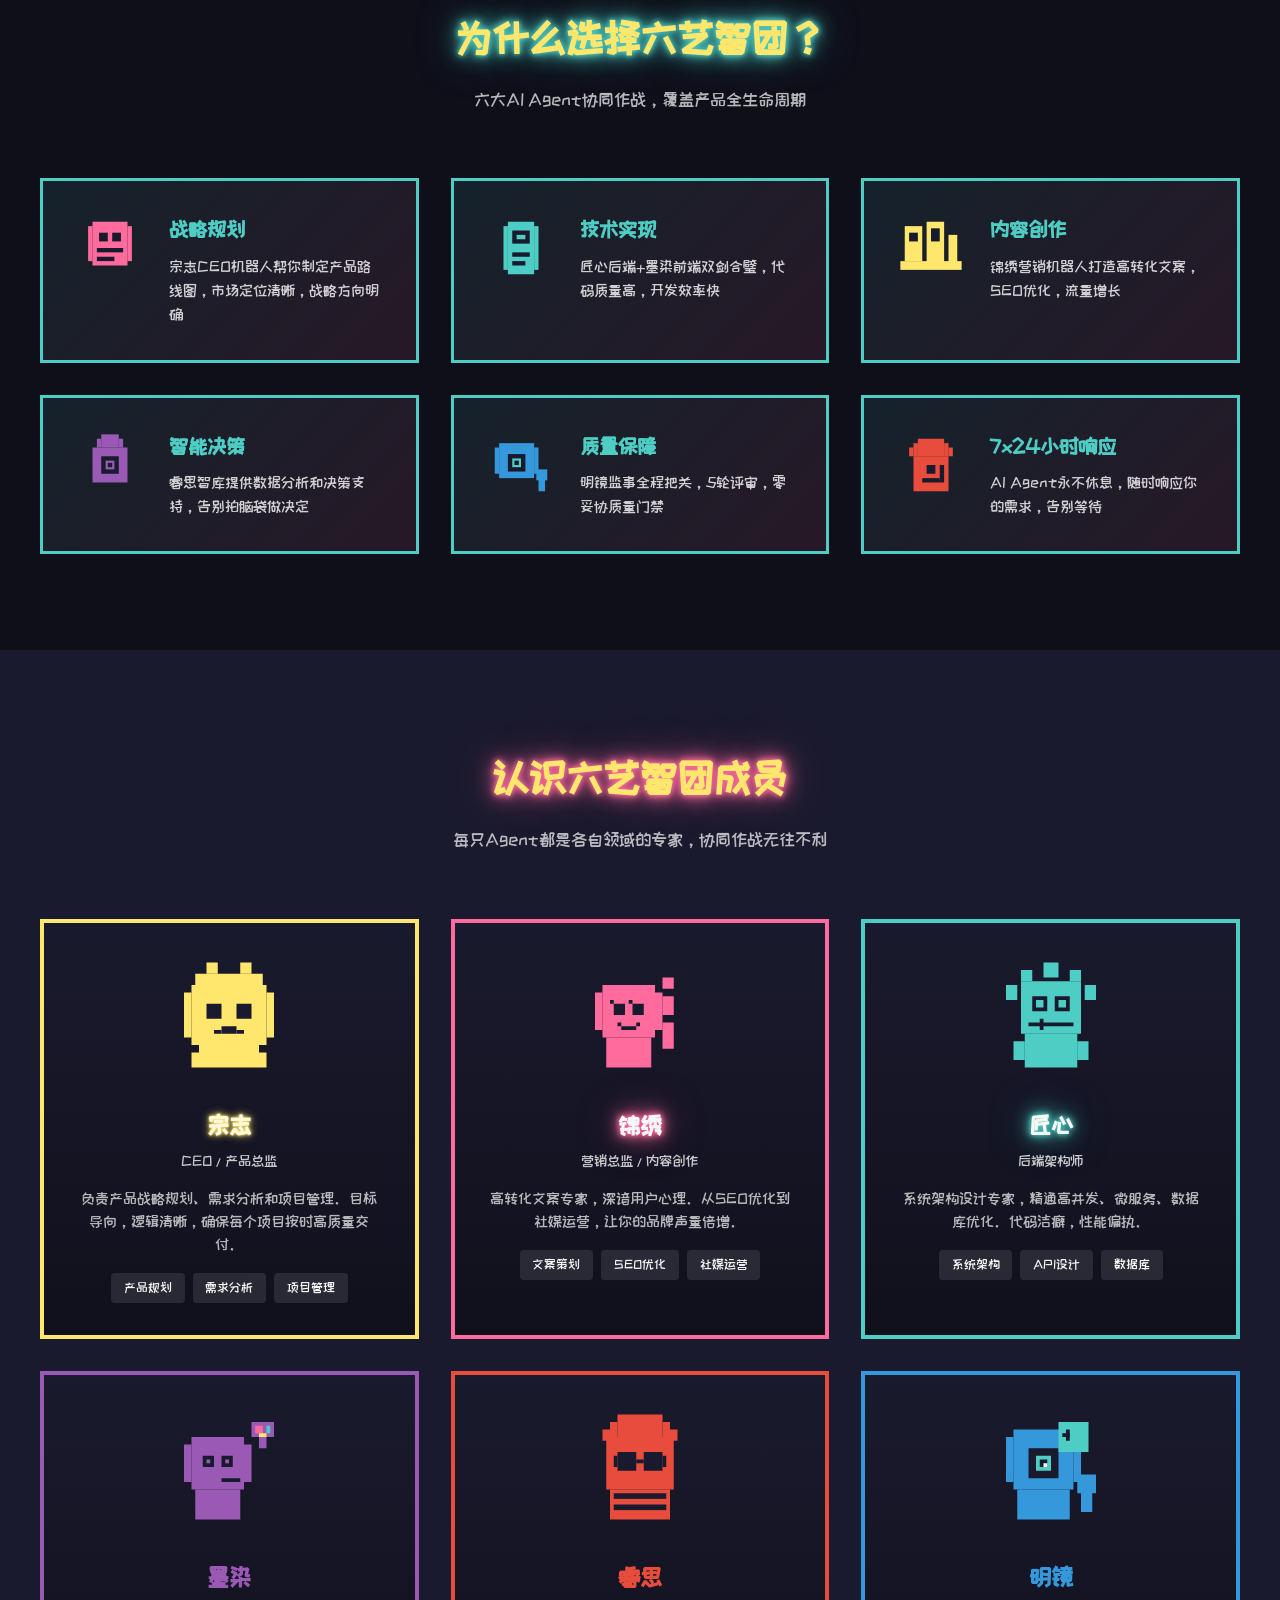
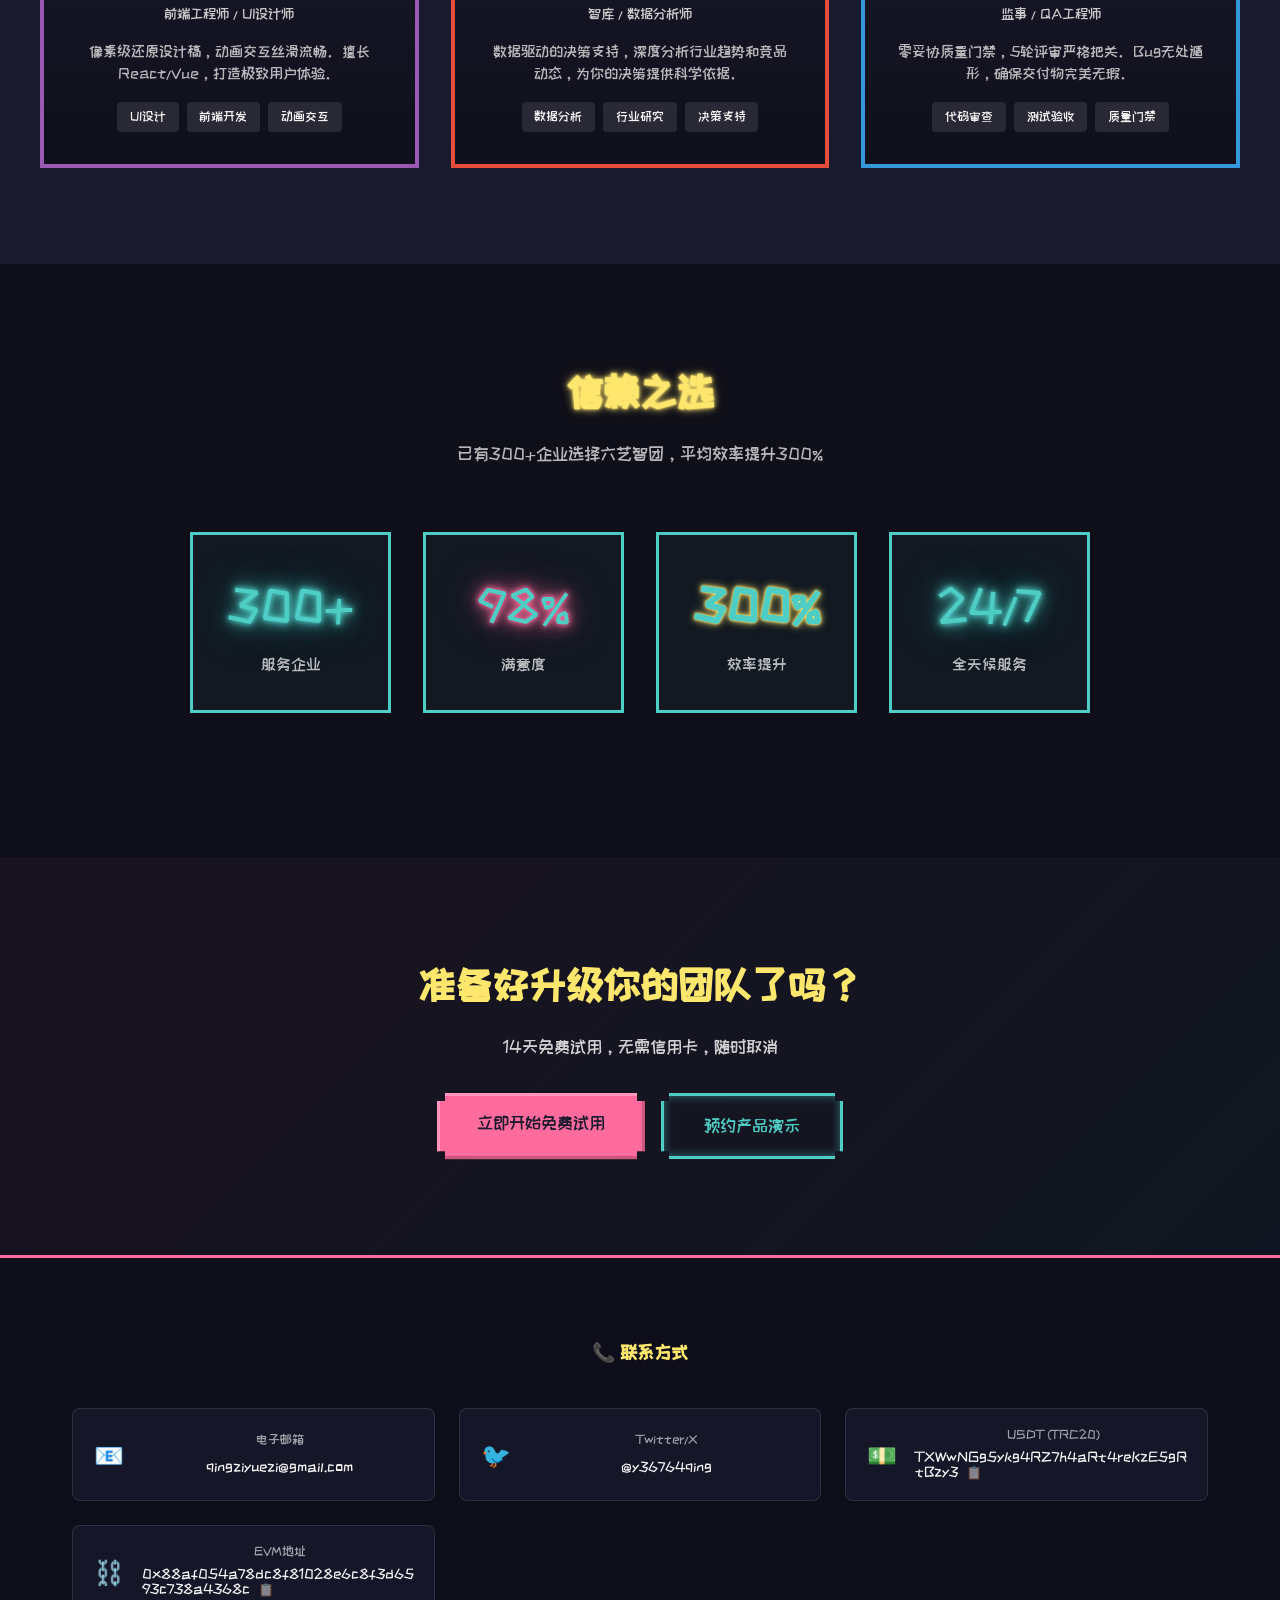
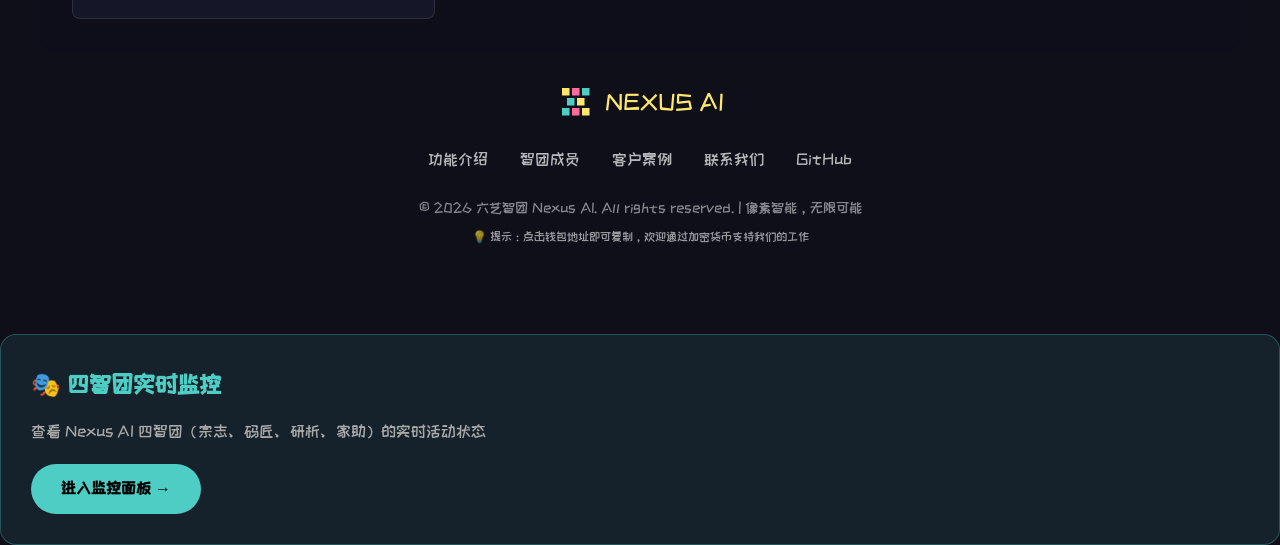
==== commit 8a848a01: "feat: 四智团监控页面集成 - 新增 quartet.html 四智团实时监控页面 - 主页添加四智团入口 - 连接 Star Office 服务 (localhost:18795) - 支持 W" ====
--- a/index.html
+++ b/index.html
@@ -1857,3 +1857,10 @@
     </script>
 </body>
 </html>
+
+<!-- 四智团入口 -->
+<div style="margin-top: 40px; padding: 30px; background: rgba(78,205,196,0.1); border-radius: 16px; border: 1px solid rgba(78,205,196,0.3);">
+    <h2 style="color: #4ECDC4; margin-bottom: 15px;">🎭 四智团实时监控</h2>
+    <p style="color: #aaa; margin-bottom: 20px;">查看 Nexus AI 四智团（宗志、码匠、研析、家助）的实时活动状态</p>
+    <a href="quartet.html" style="display: inline-block; padding: 12px 30px; background: #4ECDC4; color: #000; text-decoration: none; border-radius: 25px; font-weight: bold;">进入监控面板 →</a>
+</div>
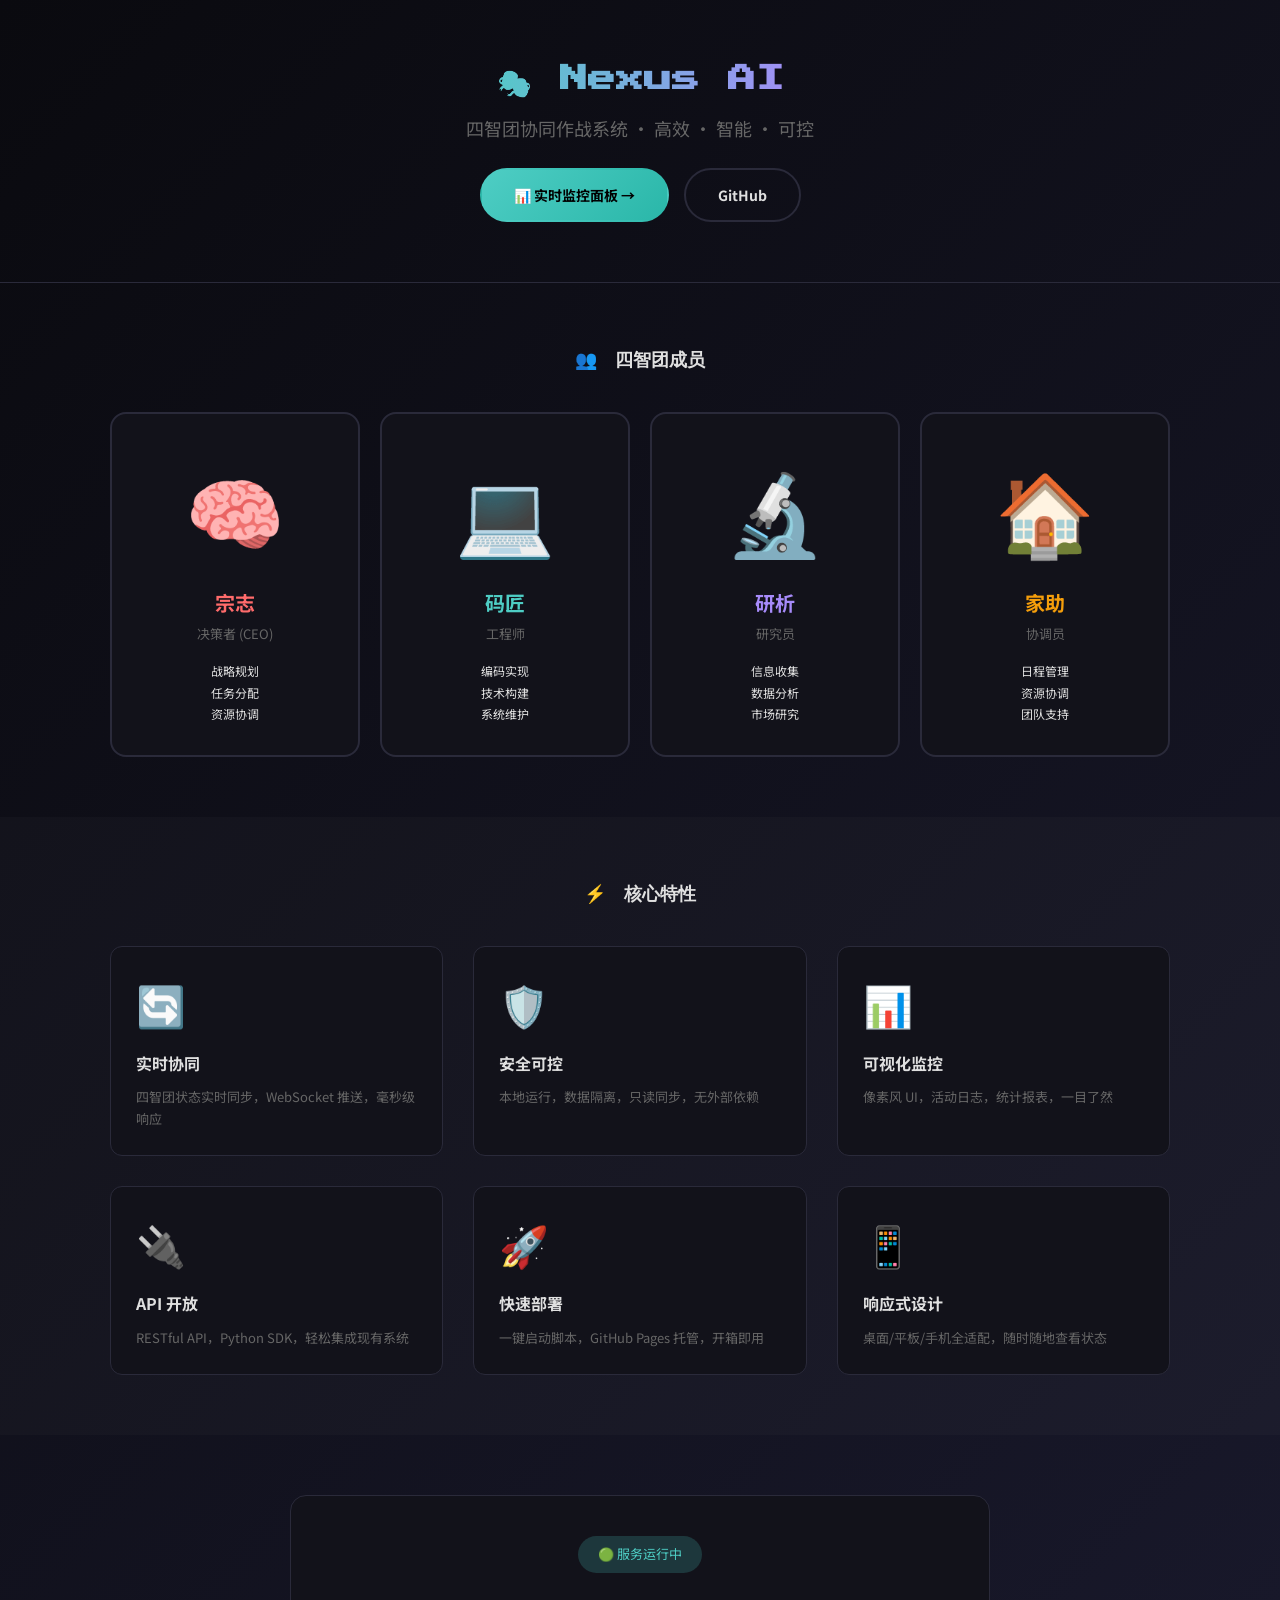
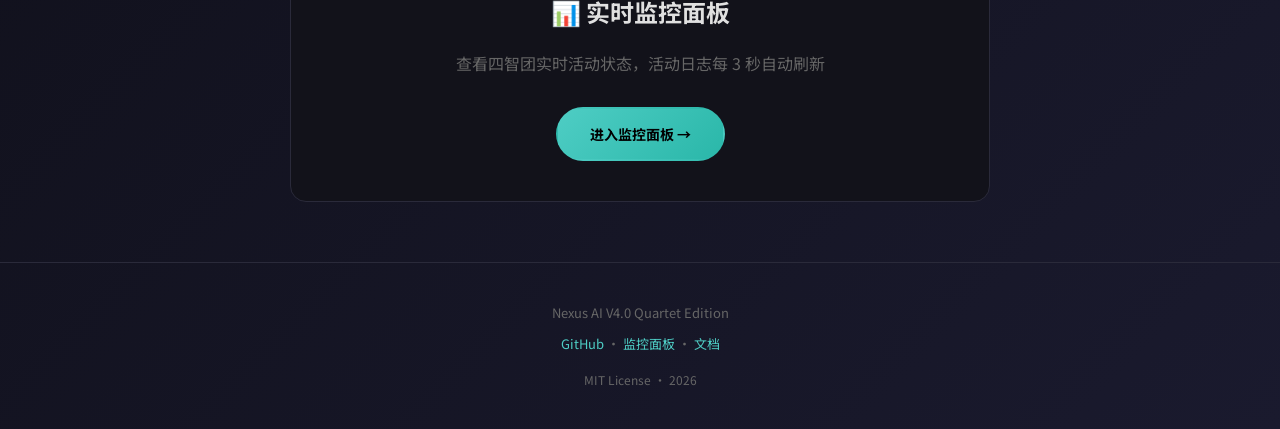
==== commit 903b4314: "refactor: 重构为四智团系统 (V4.0) 重大变更: - 六艺智团 (6 人) → 四智团 (4 人) - 宗志 (CEO)、码匠 (工程师)、研析 (研究员)、家助 (协调员)  更新内容" ====
--- a/index.html
+++ b/index.html
@@ -3,1864 +3,351 @@
 <head>
     <meta charset="UTF-8">
     <meta name="viewport" content="width=device-width, initial-scale=1.0">
-    <title>Nexus AI - 六艺智团像素智能</title>
-    <meta name="description" content="Nexus AI 六艺智团官网：6 个 AI Agent 协同覆盖策略、研发、营销与审计，帮助团队提效与快速交付。">
-    <meta name="robots" content="index,follow">
-    <meta property="og:type" content="website">
-    <meta property="og:title" content="Nexus AI - 六艺智团像素智能">
-    <meta property="og:description" content="6 个 AI Agent 协同作战，让团队效率提升。">
-    <meta property="og:locale" content="zh_CN">
-    <meta name="twitter:card" content="summary_large_image">
-    <link rel="preconnect" href="https://fonts.googleapis.com">
-    <link rel="preconnect" href="https://fonts.gstatic.com" crossorigin>
-    <link href="https://fonts.googleapis.com/css2?family=ZCOOL+KuaiLe&family=Press+Start+2P&display=swap" rel="stylesheet">
+    <title>Nexus AI - 四智团协同系统</title>
+    <link href="https://fonts.googleapis.com/css2?family=Press+Start+2P&family=Noto+Sans+SC:wght@400;700&display=swap" rel="stylesheet">
     <style>
         :root {
-            --pink: #FF6B9D;
-            --pink-glow: #FF6B9D80;
-            --cyan: #4ECDC4;
-            --cyan-glow: #4ECDC480;
-            --yellow: #FFE66D;
-            --yellow-glow: #FFE66D80;
-            --dark: #1A1A2E;
-            --darker: #0F0F1A;
-            --light: #F7F7F7;
-        }
-
-        * {
-            margin: 0;
-            padding: 0;
-            box-sizing: border-box;
-        }
-
+            --bg: #0a0a0f;
+            --card-bg: #12121a;
+            --border: #2a2a3a;
+            --text: #e0e0e0;
+            --muted: #666;
+            --zongzhi: #FF6B6B;
+            --majiang: #4ECDC4;
+            --yanxi: #A78BFA;
+            --jiazhu: #F59E0B;
+        }
+        
+        * { margin: 0; padding: 0; box-sizing: border-box; }
+        
         body {
-            font-family: 'ZCOOL KuaiLe', cursive;
-            background: var(--darker);
-            color: var(--light);
-            overflow-x: hidden;
+            font-family: 'Noto Sans SC', -apple-system, BlinkMacSystemFont, sans-serif;
+            background: linear-gradient(135deg, #0a0a0f 0%, #1a1a2e 100%);
+            color: var(--text);
+            min-height: 100vh;
             line-height: 1.6;
         }
-
-        .skip-link {
-            position: absolute;
-            left: -9999px;
-            top: 1rem;
-            z-index: 10001;
-            padding: 0.75rem 1rem;
-            background: var(--yellow);
-            color: var(--dark);
-            border: 2px solid var(--dark);
-            border-radius: 8px;
-            font-weight: bold;
-        }
-
-        .skip-link:focus {
-            left: 1rem;
-        }
-
-        /* Pixel grid background */
-        .pixel-bg {
-            position: fixed;
-            top: 0;
-            left: 0;
-            width: 100%;
-            height: 100%;
-            background-image: 
-                linear-gradient(rgba(78, 205, 196, 0.03) 1px, transparent 1px),
-                linear-gradient(90deg, rgba(78, 205, 196, 0.03) 1px, transparent 1px);
-            background-size: 20px 20px;
-            pointer-events: none;
-            z-index: -1;
-        }
-
-        /* Neon text effect */
-        .neon-text {
-            text-shadow: 
-                0 0 5px var(--pink),
-                0 0 10px var(--pink),
-                0 0 20px var(--pink),
-                0 0 40px var(--pink-glow);
-        }
-
-        .neon-cyan {
-            text-shadow: 
-                0 0 5px var(--cyan),
-                0 0 10px var(--cyan),
-                0 0 20px var(--cyan),
-                0 0 40px var(--cyan-glow);
-        }
-
-        .neon-yellow {
-            color: #FFF8DC;
-            text-shadow: 
-                0 0 2px var(--yellow),
-                0 0 4px var(--yellow),
-                0 0 8px var(--yellow-glow),
-                0 0 12px rgba(255, 230, 109, 0.3);
-            font-weight: bold;
-        }
-
-        /* Language switcher */
-        .lang-switcher {
-            display: flex;
-            align-items: center;
-            gap: 0.5rem;
-            background: rgba(78, 205, 196, 0.1);
-            border: 2px solid var(--cyan);
-            padding: 0.5rem 1rem;
-            border-radius: 8px;
-            cursor: pointer;
-            transition: all 0.3s;
-            color: var(--light);
-            font-family: inherit;
-            font-size: 0.9rem;
-        }
-        
-        .lang-switcher:hover {
-            background: rgba(78, 205, 196, 0.2);
-            box-shadow: 0 0 15px var(--cyan-glow);
-        }
-        
-        .lang-switcher .lang-icon {
-            font-size: 1.2rem;
-        }
-
-        /* Contact section in footer */
-        .footer-contact {
-            display: grid;
-            grid-template-columns: repeat(auto-fit, minmax(280px, 1fr));
-            gap: 1.5rem;
-            padding: 2rem;
-            background: rgba(15, 15, 26, 0.5);
-            border-radius: 12px;
-            margin-bottom: 2rem;
-        }
-        
-        .contact-item {
-            display: flex;
-            align-items: center;
-            gap: 0.8rem;
-            padding: 1rem;
-            background: rgba(26, 26, 46, 0.8);
-            border-radius: 8px;
-            border: 1px solid rgba(255, 255, 255, 0.1);
-            transition: all 0.3s;
-        }
-        
-        .contact-item:hover {
-            border-color: var(--cyan);
-            transform: translateX(5px);
-        }
-        
-        .contact-icon {
-            font-size: 1.5rem;
-            width: 40px;
-            text-align: center;
-        }
-        
-        .contact-details {
-            flex: 1;
-        }
-        
-        .contact-label {
-            font-size: 0.8rem;
-            color: rgba(255, 255, 255, 0.6);
-            display: block;
-            margin-bottom: 0.2rem;
-        }
-        
-        .contact-value {
-            color: var(--light);
-            text-decoration: none;
-            font-size: 0.9rem;
-            word-break: break-all;
-            cursor: pointer;
-            background: transparent;
-            border: 0;
-            font-family: inherit;
-            text-align: left;
-            padding: 0;
-        }
-        
-        .contact-value:hover {
-            color: var(--cyan);
-        }
-        
-        .contact-value.copyable {
-            position: relative;
-        }
-        
-        .contact-value.copyable::after {
-            content: '📋';
-            margin-left: 0.5rem;
-            font-size: 0.8rem;
-            opacity: 0.5;
-        }
-
-        /* Toast notification */
-        .toast {
-            position: fixed;
-            bottom: 2rem;
-            left: 50%;
-            transform: translateX(-50%) translateY(100px);
-            background: var(--dark);
-            color: var(--light);
-            padding: 1rem 2rem;
-            border-radius: 8px;
-            border: 2px solid var(--cyan);
-            box-shadow: 0 0 20px var(--cyan-glow);
-            z-index: 10000;
-            opacity: 0;
-            transition: all 0.3s;
-            font-family: inherit;
-        }
-        
-        .toast.show {
-            transform: translateX(-50%) translateY(0);
-            opacity: 1;
-        }
-        
-        .toast-icon {
-            margin-right: 0.5rem;
-        }
-
+        
+        .container { max-width: 1100px; margin: 0 auto; padding: 0 20px; }
+        
         /* Header */
         header {
-            position: fixed;
-            top: 0;
-            left: 0;
-            right: 0;
-            background: rgba(26, 26, 46, 0.95);
-            backdrop-filter: blur(10px);
-            z-index: 1000;
-            border-bottom: 3px solid var(--cyan);
-            box-shadow: 0 0 20px var(--cyan-glow);
-        }
-
-        nav {
-            max-width: 1200px;
-            margin: 0 auto;
-            padding: 1rem 2rem;
-            display: flex;
-            justify-content: space-between;
-            align-items: center;
-        }
-
-        .logo {
-            display: flex;
-            align-items: center;
-            gap: 0.5rem;
-            font-size: 1.5rem;
-            color: var(--yellow);
-            text-decoration: none;
-        }
-
-        .logo-icon {
-            width: 40px;
-            height: 40px;
-            image-rendering: pixelated;
-        }
-
-        .nav-links {
-            display: flex;
-            gap: 2rem;
-            list-style: none;
-        }
-
-        .nav-links a {
-            color: var(--light);
-            text-decoration: none;
-            font-size: 1rem;
-            transition: all 0.3s;
-            position: relative;
-        }
-
-        .nav-links a:hover {
-            color: var(--cyan);
-        }
-
-        .nav-links a::after {
-            content: '';
-            position: absolute;
-            bottom: -5px;
-            left: 0;
-            width: 0;
-            height: 3px;
-            background: var(--cyan);
-            transition: width 0.3s;
-            box-shadow: 0 0 10px var(--cyan);
-        }
-
-        .nav-links a:hover::after {
-            width: 100%;
-        }
-
-        /* Hero Section */
-        .hero {
-            min-height: 100vh;
-            display: flex;
-            align-items: center;
-            justify-content: center;
-            padding: 6rem 2rem 4rem;
-            position: relative;
-            overflow: hidden;
-        }
-
-        .hero::before {
-            content: '';
-            position: absolute;
-            top: 50%;
-            left: 50%;
-            transform: translate(-50%, -50%);
-            width: 600px;
-            height: 600px;
-            background: radial-gradient(circle, var(--pink-glow) 0%, transparent 70%);
-            animation: pulse 4s ease-in-out infinite;
-        }
-
-        @keyframes pulse {
-            0%, 100% { opacity: 0.5; transform: translate(-50%, -50%) scale(1); }
-            50% { opacity: 0.8; transform: translate(-50%, -50%) scale(1.1); }
-        }
-
-        .hero-content {
-            text-align: center;
-            max-width: 800px;
-            position: relative;
-            z-index: 1;
-        }
-
-        .hero h1 {
-            font-size: clamp(2.5rem, 8vw, 4.5rem);
-            margin-bottom: 1.5rem;
-            color: var(--pink);
-            animation: flicker 3s infinite alternate;
-        }
-
-        @keyframes flicker {
-            0%, 100% { opacity: 1; }
-            50% { opacity: 0.9; text-shadow: 0 0 30px var(--pink), 0 0 60px var(--pink-glow); }
-        }
-
-        .hero-subtitle {
-            font-size: clamp(1.2rem, 3vw, 1.8rem);
-            color: var(--cyan);
-            margin-bottom: 2rem;
-        }
-
-        .hero-desc {
-            font-size: 1.1rem;
-            color: rgba(255, 255, 255, 0.8);
-            margin-bottom: 3rem;
-            max-width: 600px;
-            margin-left: auto;
-            margin-right: auto;
-        }
-
-        .hero-robots {
-            display: flex;
-            justify-content: center;
-            gap: 1rem;
-            margin-bottom: 3rem;
-            flex-wrap: wrap;
-        }
-
-        .hero-robot {
-            width: 80px;
-            height: 80px;
-            image-rendering: pixelated;
-            animation: float 3s ease-in-out infinite;
-            cursor: pointer;
-            transition: transform 0.3s;
-        }
-
-        .hero-robot:hover {
-            transform: scale(1.2);
-        }
-
-        .hero-robot:nth-child(2) { animation-delay: 0.5s; }
-        .hero-robot:nth-child(3) { animation-delay: 1s; }
-        .hero-robot:nth-child(4) { animation-delay: 1.5s; }
-        .hero-robot:nth-child(5) { animation-delay: 2s; }
-        .hero-robot:nth-child(6) { animation-delay: 2.5s; }
-
-        @keyframes float {
-            0%, 100% { transform: translateY(0); }
-            50% { transform: translateY(-15px); }
-        }
-
+            text-align: center;
+            padding: 60px 20px;
+            border-bottom: 1px solid var(--border);
+        }
+        
+        h1 {
+            font-size: 42px;
+            margin-bottom: 15px;
+            background: linear-gradient(90deg, var(--zongzhi), var(--majiang), var(--yanxi), var(--jiazhu));
+            -webkit-background-clip: text;
+            -webkit-text-fill-color: transparent;
+            font-family: 'Press Start 2P', cursive;
+            font-size: 28px;
+            line-height: 1.4;
+        }
+        
+        .tagline {
+            font-size: 18px;
+            color: var(--muted);
+            margin-bottom: 25px;
+        }
+        
         .cta-buttons {
             display: flex;
-            gap: 1rem;
+            gap: 15px;
             justify-content: center;
             flex-wrap: wrap;
         }
-
+        
         .btn {
-            padding: 1rem 2.5rem;
-            font-size: 1.1rem;
-            font-family: inherit;
-            border: none;
-            cursor: pointer;
+            display: inline-block;
+            padding: 14px 32px;
+            border-radius: 30px;
             text-decoration: none;
-            display: inline-block;
+            font-weight: bold;
+            font-size: 14px;
             transition: all 0.3s;
-            position: relative;
-            overflow: hidden;
-        }
-
+            border: 2px solid transparent;
+        }
+        
         .btn-primary {
-            background: var(--pink);
-            color: var(--dark);
-            box-shadow: 
-                0 0 10px var(--pink),
-                0 0 20px var(--pink-glow),
-                inset -3px -3px 0 rgba(0,0,0,0.2),
-                inset 3px 3px 0 rgba(255,255,255,0.3);
-        }
-
+            background: linear-gradient(135deg, var(--majiang), #2ab7a9);
+            color: #000;
+        }
+        
         .btn-primary:hover {
             transform: translateY(-3px);
-            box-shadow: 
-                0 0 20px var(--pink),
-                0 0 40px var(--pink-glow),
-                inset -3px -3px 0 rgba(0,0,0,0.2),
-                inset 3px 3px 0 rgba(255,255,255,0.3);
-        }
-
-        .btn-secondary {
+            box-shadow: 0 10px 30px rgba(78,205,196,0.4);
+        }
+        
+        .btn-outline {
             background: transparent;
-            color: var(--cyan);
-            border: 3px solid var(--cyan);
-            box-shadow: 
-                0 0 10px var(--cyan-glow),
-                inset 0 0 10px var(--cyan-glow);
-        }
-
-        .btn-secondary:hover {
-            background: var(--cyan);
-            color: var(--dark);
-            box-shadow: 
-                0 0 20px var(--cyan),
-                0 0 40px var(--cyan-glow);
-        }
-
-        /* Pain Points Section */
-        .pain-points {
-            padding: 6rem 2rem;
-            background: var(--dark);
-            position: relative;
-        }
-
-        .container {
-            max-width: 1200px;
-            margin: 0 auto;
-        }
-
+            border-color: var(--border);
+            color: var(--text);
+        }
+        
+        .btn-outline:hover {
+            border-color: var(--majiang);
+            color: var(--majiang);
+        }
+        
+        /* Agents Section */
+        .agents-section {
+            padding: 60px 0;
+        }
+        
         .section-title {
-            font-size: 2.5rem;
-            text-align: center;
-            margin-bottom: 1rem;
-            color: var(--yellow);
-        }
-
-        .section-subtitle {
-            text-align: center;
-            color: rgba(255, 255, 255, 0.7);
-            margin-bottom: 4rem;
-            font-size: 1.1rem;
-        }
-
-        .pain-grid {
+            text-align: center;
+            font-size: 24px;
+            margin-bottom: 40px;
+            font-family: 'Press Start 2P', cursive;
+            font-size: 18px;
+        }
+        
+        .agents-grid {
             display: grid;
-            grid-template-columns: repeat(auto-fit, minmax(300px, 1fr));
-            gap: 2rem;
-        }
-
-        .pain-card {
-            background: rgba(255, 255, 255, 0.05);
-            border: 3px solid var(--pink);
-            padding: 2rem;
-            text-align: center;
-            position: relative;
+            grid-template-columns: repeat(4, 1fr);
+            gap: 20px;
+        }
+        
+        .agent-card {
+            background: var(--card-bg);
+            border-radius: 16px;
+            padding: 30px 20px;
+            text-align: center;
+            border: 2px solid var(--border);
             transition: all 0.3s;
-            box-shadow: 
-                0 0 10px var(--pink-glow),
-                inset 0 0 20px rgba(255, 107, 157, 0.1);
-        }
-
-        .pain-card:hover {
-            transform: translateY(-5px);
-            box-shadow: 
-                0 0 30px var(--pink-glow),
-                inset 0 0 30px rgba(255, 107, 157, 0.2);
-        }
-
-        .pain-icon {
-            width: 60px;
-            height: 60px;
-            margin: 0 auto 1rem;
-            image-rendering: pixelated;
-        }
-
-        .pain-card h3 {
-            color: var(--pink);
-            margin-bottom: 0.5rem;
-            font-size: 1.3rem;
-        }
-
-        /* Features Section */
-        .features {
-            padding: 6rem 2rem;
-            position: relative;
-        }
-
+        }
+        
+        .agent-card:hover {
+            transform: translateY(-8px);
+            border-color: var(--agent-color);
+            box-shadow: 0 10px 40px rgba(0,0,0,0.3);
+        }
+        
+        .agent-avatar {
+            font-size: 80px;
+            display: block;
+            margin-bottom: 15px;
+        }
+        
+        .agent-name {
+            font-size: 20px;
+            font-weight: bold;
+            margin-bottom: 5px;
+            color: var(--agent-color);
+        }
+        
+        .agent-role {
+            font-size: 13px;
+            color: var(--muted);
+            margin-bottom: 15px;
+        }
+        
+        .agent-desc {
+            font-size: 12px;
+            color: var(--text);
+            line-height: 1.8;
+        }
+        
+        /* Features */
+        .features-section {
+            padding: 60px 0;
+            background: rgba(255,255,255,0.02);
+        }
+        
         .features-grid {
             display: grid;
-            grid-template-columns: repeat(auto-fit, minmax(350px, 1fr));
-            gap: 2rem;
-        }
-
+            grid-template-columns: repeat(3, 1fr);
+            gap: 30px;
+        }
+        
         .feature-card {
-            background: linear-gradient(135deg, rgba(78, 205, 196, 0.1), rgba(255, 107, 157, 0.1));
-            border: 3px solid var(--cyan);
-            padding: 2rem;
-            display: flex;
-            align-items: flex-start;
-            gap: 1.5rem;
-            transition: all 0.3s;
-            position: relative;
-            overflow: hidden;
-        }
-
-        .feature-card::before {
-            content: '';
-            position: absolute;
-            top: 0;
-            left: -100%;
-            width: 100%;
-            height: 100%;
-            background: linear-gradient(90deg, transparent, rgba(78, 205, 196, 0.2), transparent);
-            transition: left 0.5s;
-        }
-
-        .feature-card:hover::before {
-            left: 100%;
-        }
-
-        .feature-card:hover {
-            border-color: var(--yellow);
-            box-shadow: 0 0 30px var(--yellow-glow);
-        }
-
+            background: var(--card-bg);
+            border-radius: 12px;
+            padding: 25px;
+            border: 1px solid var(--border);
+        }
+        
         .feature-icon {
-            width: 70px;
-            height: 70px;
-            flex-shrink: 0;
-            image-rendering: pixelated;
-            animation: breathe 2s ease-in-out infinite;
-        }
-
-        @keyframes breathe {
-            0%, 100% { transform: scale(1); }
-            50% { transform: scale(1.05); }
-        }
-
-        .feature-content h3 {
-            color: var(--cyan);
-            margin-bottom: 0.5rem;
-            font-size: 1.3rem;
-        }
-
-        .feature-content p {
-            color: rgba(255, 255, 255, 0.8);
-            font-size: 0.95rem;
-        }
-
-        /* Agents Section */
-        .agents {
-            padding: 6rem 2rem;
-            background: var(--dark);
-        }
-
-        .agents-grid {
-            display: grid;
-            grid-template-columns: repeat(auto-fit, minmax(280px, 1fr));
-            gap: 2rem;
-        }
-
-        .agent-card {
-            background: linear-gradient(180deg, rgba(26, 26, 46, 0.8), rgba(15, 15, 26, 0.9));
-            border: 4px solid;
-            padding: 2rem;
-            text-align: center;
-            position: relative;
-            transition: all 0.3s;
-            cursor: pointer;
-        }
-
-        .agent-card:hover {
-            transform: translateY(-10px) scale(1.02);
-        }
-
-        .agent-card.zongzhi { border-color: var(--yellow); }
-        .agent-card.zongzhi:hover { box-shadow: 0 0 40px var(--yellow-glow); }
-
-        .agent-card.jinxiu { border-color: var(--pink); }
-        .agent-card.jinxiu:hover { box-shadow: 0 0 40px var(--pink-glow); }
-
-        .agent-card.jiangxin { border-color: var(--cyan); }
-        .agent-card.jiangxin:hover { box-shadow: 0 0 40px var(--cyan-glow); }
-
-        .agent-card.moran { border-color: #9B59B6; }
-        .agent-card.moran:hover { box-shadow: 0 0 40px rgba(155, 89, 182, 0.5); }
-
-        .agent-card.ruisi { border-color: #E74C3C; }
-        .agent-card.ruisi:hover { box-shadow: 0 0 40px rgba(231, 76, 60, 0.5); }
-
-        .agent-card.mingjing { border-color: #3498DB; }
-        .agent-card.mingjing:hover { box-shadow: 0 0 40px rgba(52, 152, 219, 0.5); }
-
-        .agent-avatar {
-            width: 120px;
-            height: 120px;
-            margin: 0 auto 1.5rem;
-            image-rendering: pixelated;
-            animation: robotJump 2s ease-in-out infinite;
-        }
-
-        @keyframes robotJump {
-            0%, 100% { transform: translateY(0); }
-            50% { transform: translateY(-10px); }
-        }
-
-        .agent-card:hover .agent-avatar {
-            animation: robotSpin 0.5s ease-in-out;
-        }
-
-        @keyframes robotSpin {
-            0% { transform: rotate(0deg) scale(1); }
-            50% { transform: rotate(10deg) scale(1.1); }
-            100% { transform: rotate(0deg) scale(1); }
-        }
-
-        .agent-name {
-            font-size: 1.5rem;
-            margin-bottom: 0.3rem;
-        }
-
-        .agent-role {
-            font-size: 0.9rem;
-            opacity: 0.8;
-            margin-bottom: 1rem;
-        }
-
-        .agent-desc {
-            font-size: 0.95rem;
-            color: rgba(255, 255, 255, 0.7);
-            line-height: 1.5;
-        }
-
-        .agent-skills {
-            display: flex;
-            flex-wrap: wrap;
-            gap: 0.5rem;
-            justify-content: center;
-            margin-top: 1rem;
-        }
-
-        .skill-tag {
-            background: rgba(255, 255, 255, 0.1);
-            padding: 0.3rem 0.8rem;
-            font-size: 0.8rem;
-            border-radius: 4px;
-        }
-
-        /* Trust Section */
-        .trust {
-            padding: 6rem 2rem;
-            text-align: center;
-        }
-
-        .trust-stats {
-            display: grid;
-            grid-template-columns: repeat(auto-fit, minmax(200px, 1fr));
-            gap: 2rem;
-            max-width: 900px;
-            margin: 3rem auto;
-        }
-
-        .stat-item {
-            padding: 2rem;
-            border: 3px solid var(--cyan);
-            background: rgba(78, 205, 196, 0.05);
-        }
-
-        .stat-number {
-            font-size: 3rem;
-            color: var(--cyan);
-            display: block;
-            animation: countUp 2s ease-out;
-        }
-
-        .stat-label {
-            color: rgba(255, 255, 255, 0.7);
-            margin-top: 0.5rem;
-        }
-
-        /* CTA Section */
-        .cta-section {
-            padding: 6rem 2rem;
-            background: linear-gradient(135deg, var(--pink-glow), var(--cyan-glow));
-            text-align: center;
-            position: relative;
-            overflow: hidden;
-        }
-
-        .cta-section::before {
-            content: '';
-            position: absolute;
-            top: 0;
-            left: 0;
-            right: 0;
-            bottom: 0;
-            background: var(--darker);
-            opacity: 0.9;
-        }
-
-        .cta-content {
-            position: relative;
-            z-index: 1;
+            font-size: 40px;
+            margin-bottom: 15px;
+        }
+        
+        .feature-title {
+            font-size: 16px;
+            font-weight: bold;
+            margin-bottom: 10px;
+        }
+        
+        .feature-desc {
+            font-size: 13px;
+            color: var(--muted);
+            line-height: 1.7;
+        }
+        
+        /* Monitor Section */
+        .monitor-section {
+            padding: 60px 0;
+            text-align: center;
+        }
+        
+        .monitor-box {
+            background: var(--card-bg);
+            border-radius: 16px;
+            padding: 40px;
+            border: 1px solid var(--border);
             max-width: 700px;
             margin: 0 auto;
         }
-
-        .cta-section h2 {
-            font-size: 2.5rem;
-            color: var(--yellow);
-            margin-bottom: 1rem;
-        }
-
-        .cta-section p {
-            color: rgba(255, 255, 255, 0.8);
-            margin-bottom: 2rem;
-            font-size: 1.1rem;
-        }
-
+        
+        .monitor-status {
+            display: inline-block;
+            padding: 8px 20px;
+            border-radius: 20px;
+            font-size: 13px;
+            margin-bottom: 20px;
+            background: rgba(78,205,196,0.2);
+            color: var(--majiang);
+        }
+        
         /* Footer */
         footer {
-            padding: 3rem 2rem;
-            background: var(--darker);
-            border-top: 3px solid var(--pink);
-            text-align: center;
-        }
-
-        .footer-content {
-            max-width: 800px;
-            margin: 0 auto;
-        }
-
-        .footer-logo {
-            display: flex;
-            align-items: center;
-            justify-content: center;
-            gap: 0.5rem;
-            margin-bottom: 1.5rem;
-            color: var(--yellow);
-            font-size: 1.5rem;
-        }
-
-        .footer-links {
-            display: flex;
-            justify-content: center;
-            gap: 2rem;
-            margin-bottom: 1.5rem;
-            flex-wrap: wrap;
-        }
-
-        .footer-links a {
-            color: rgba(255, 255, 255, 0.7);
+            text-align: center;
+            padding: 40px 20px;
+            border-top: 1px solid var(--border);
+            color: var(--muted);
+            font-size: 13px;
+        }
+        
+        footer a {
+            color: var(--majiang);
             text-decoration: none;
-            transition: color 0.3s;
-        }
-
-        .footer-links a:hover {
-            color: var(--cyan);
-        }
-
-        .footer-copy {
-            color: rgba(255, 255, 255, 0.5);
-            font-size: 0.9rem;
-        }
-
-        /* Mobile Menu */
-        .mobile-menu-btn {
-            display: none;
-            background: none;
-            border: none;
-            color: var(--light);
-            font-size: 1.5rem;
-            cursor: pointer;
-        }
-
+        }
+        
         /* Responsive */
         @media (max-width: 768px) {
-            .nav-links {
-                display: none;
-                position: absolute;
-                top: 100%;
-                left: 0;
-                right: 0;
-                background: var(--dark);
-                flex-direction: column;
-                padding: 1rem;
-                gap: 1rem;
-                border-top: 2px solid var(--cyan);
-            }
-
-            .nav-links.active {
-                display: flex;
-            }
-
-            .mobile-menu-btn {
-                display: block;
-            }
-
-            .hero h1 {
-                font-size: 2rem;
-            }
-
-            .hero-robot {
-                width: 60px;
-                height: 60px;
-            }
-
-            .agents-grid,
-            .features-grid {
-                grid-template-columns: 1fr;
-            }
-
-            .pain-grid {
-                grid-template-columns: 1fr;
-            }
-        }
-
-        /* Pixel corners */
-        .pixel-corners {
-            clip-path: polygon(
-                0 8px, 8px 8px, 8px 0,
-                calc(100% - 8px) 0, calc(100% - 8px) 8px, 100% 8px,
-                100% calc(100% - 8px), calc(100% - 8px) calc(100% - 8px), calc(100% - 8px) 100%,
-                8px 100%, 8px calc(100% - 8px), 0 calc(100% - 8px)
-            );
-        }
-
-        /* Scroll reveal animation */
-        .reveal {
-            opacity: 0;
-            transform: translateY(30px);
-            transition: all 0.6s ease-out;
-        }
-
-        .reveal.active {
-            opacity: 1;
-            transform: translateY(0);
-        }
-
-        @media (prefers-reduced-motion: reduce) {
-            * {
-                animation-duration: 0.01ms !important;
-                animation-iteration-count: 1 !important;
-                transition-duration: 0.01ms !important;
-                scroll-behavior: auto !important;
-            }
+            .agents-grid { grid-template-columns: repeat(2, 1fr); }
+            .features-grid { grid-template-columns: 1fr; }
+            h1 { font-size: 22px; }
         }
     </style>
 </head>
 <body>
-    <a class="skip-link" href="#top">跳到主要内容</a>
-    <div class="pixel-bg"></div>
-
-    <!-- Header -->
     <header>
-        <nav aria-label="主导航">
-            <a href="#top" class="logo" aria-label="返回页面顶部">
-                <svg class="logo-icon" viewBox="0 0 32 32" fill="none">
-                    <!-- Nexus Logo Pixel Art -->
-                    <rect x="4" y="4" width="6" height="6" fill="#FFE66D"/>
-                    <rect x="12" y="4" width="6" height="6" fill="#FF6B9D"/>
-                    <rect x="20" y="4" width="6" height="6" fill="#4ECDC4"/>
-                    <rect x="8" y="12" width="6" height="6" fill="#4ECDC4"/>
-                    <rect x="16" y="12" width="6" height="6" fill="#FFE66D"/>
-                    <rect x="12" y="20" width="6" height="6" fill="#FF6B9D"/>
-                    <rect x="4" y="20" width="6" height="6" fill="#4ECDC4"/>
-                    <rect x="20" y="20" width="6" height="6" fill="#FFE66D"/>
-                </svg>
-                <span class="neon-yellow">NEXUS AI</span>
-            </a>
-            <button class="mobile-menu-btn" type="button" onclick="toggleMenu()" aria-label="切换导航菜单" aria-controls="navLinks" aria-expanded="false">☰</button>
-            <ul class="nav-links" id="navLinks">
-                <li><a href="#features" data-i18n="nav.features">功能</a></li>
-                <li><a href="#agents" data-i18n="nav.agents">智团成员</a></li>
-                <li><a href="#trust" data-i18n="nav.trust">客户案例</a></li>
-                <li><a href="#contact" data-i18n="nav.contact">联系我们</a></li>
-            </ul>
-            <button class="lang-switcher" id="langSwitcher" type="button" onclick="toggleLanguage()" aria-label="切换语言">
-                <span class="lang-icon">🌐</span>
-                <span id="currentLang">中文</span>
-            </button>
-        </nav>
+        <div class="container">
+            <h1>🎭 Nexus AI</h1>
+            <p class="tagline">四智团协同作战系统 · 高效 · 智能 · 可控</p>
+            <div class="cta-buttons">
+                <a href="quartet.html" class="btn btn-primary">📊 实时监控面板 →</a>
+                <a href="https://github.com/maoshuorz/nexus-ai" class="btn btn-outline">GitHub</a>
+            </div>
+        </div>
     </header>
-
-    <!-- Hero Section -->
-    <section class="hero" id="top">
-        <div class="hero-content">
-            <h1 class="neon-text" data-i18n="hero.title">六艺智团，像素智能</h1>
-            <p class="hero-subtitle neon-cyan" data-i18n="hero.subtitle">让你的工作效率提升300%的AI智囊团</p>
-            <p class="hero-desc" data-i18n="hero.desc">六只专业AI Agent协同作战，从策略规划到代码实现，从内容创作到质量把关，一站式解决你的所有数字化需求</p>
-            
-            <div class="hero-robots">
-                <!-- 宗志 - CEO -->
-                <svg class="hero-robot" viewBox="0 0 32 32" fill="none" onclick="showAgent('zongzhi')">
-                    <!-- Crown -->
-                    <rect x="10" y="2" width="3" height="3" fill="#FFE66D"/>
-                    <rect x="19" y="2" width="3" height="3" fill="#FFE66D"/>
-                    <rect x="7" y="5" width="18" height="3" fill="#FFE66D"/>
-                    <!-- Head -->
-                    <rect x="6" y="8" width="20" height="16" fill="#FFE66D"/>
-                    <rect x="4" y="10" width="2" height="12" fill="#FFE66D"/>
-                    <rect x="26" y="10" width="2" height="12" fill="#FFE66D"/>
-                    <!-- Eyes -->
-                    <rect x="10" y="13" width="4" height="4" fill="#1A1A2E"/>
-                    <rect x="18" y="13" width="4" height="4" fill="#1A1A2E"/>
-                    <!-- Body -->
-                    <rect x="8" y="24" width="16" height="6" fill="#FFE66D"/>
-                    <rect x="6" y="26" width="2" height="4" fill="#FFE66D"/>
-                    <rect x="24" y="26" width="2" height="4" fill="#FFE66D"/>
-                </svg>
-
-                <!-- 锦绣 - Marketing -->
-                <svg class="hero-robot" viewBox="0 0 32 32" fill="none" onclick="showAgent('jinxiu')">
-                    <!-- Chart -->
-                    <rect x="22" y="6" width="3" height="3" fill="#FF6B9D"/>
-                    <rect x="22" y="11" width="3" height="5" fill="#FF6B9D"/>
-                    <!-- Head -->
-                    <rect x="6" y="8" width="14" height="14" fill="#FF6B9D"/>
-                    <rect x="4" y="10" width="2" height="10" fill="#FF6B9D"/>
-                    <rect x="20" y="10" width="2" height="10" fill="#FF6B9D"/>
-                    <!-- Eyes -->
-                    <rect x="9" y="13" width="3" height="3" fill="#1A1A2E"/>
-                    <rect x="15" y="13" width="3" height="3" fill="#1A1A2E"/>
-                    <!-- Body -->
-                    <rect x="7" y="22" width="12" height="8" fill="#FF6B9D"/>
-                </svg>
-
-                <!-- 匠心 - Backend -->
-                <svg class="hero-robot" viewBox="0 0 32 32" fill="none" onclick="showAgent('jiangxin')">
-                    <!-- Gear Teeth -->
-                    <rect x="14" y="2" width="4" height="4" fill="#4ECDC4"/>
-                    <rect x="8" y="4" width="3" height="3" fill="#4ECDC4"/>
-                    <rect x="21" y="4" width="3" height="3" fill="#4ECDC4"/>
-                    <rect x="4" y="8" width="3" height="4" fill="#4ECDC4"/>
-                    <rect x="25" y="8" width="3" height="4" fill="#4ECDC4"/>
-                    <!-- Head -->
-                    <rect x="8" y="7" width="16" height="14" fill="#4ECDC4"/>
-                    <!-- Eyes -->
-                    <rect x="11" y="11" width="4" height="4" fill="#1A1A2E"/>
-                    <rect x="18" y="11" width="4" height="4" fill="#1A1A2E"/>
-                    <!-- Body -->
-                    <rect x="9" y="21" width="14" height="9" fill="#4ECDC4"/>
-                    <rect x="6" y="23" width="3" height="5" fill="#4ECDC4"/>
-                    <rect x="23" y="23" width="3" height="5" fill="#4ECDC4"/>
-                </svg>
-
-                <!-- 墨染 - Frontend -->
-                <svg class="hero-robot" viewBox="0 0 32 32" fill="none" onclick="showAgent('moran')">
-                    <!-- Palette -->
-                    <rect x="22" y="4" width="6" height="4" fill="#9B59B6"/>
-                    <rect x="24" y="8" width="2" height="3" fill="#9B59B6"/>
-                    <rect x="23" y="6" width="2" height="2" fill="#FF6B9D"/>
-                    <rect x="26" y="6" width="1" height="1" fill="#4ECDC4"/>
-                    <!-- Head -->
-                    <rect x="6" y="8" width="14" height="14" fill="#9B59B6"/>
-                    <rect x="4" y="10" width="2" height="10" fill="#9B59B6"/>
-                    <rect x="20" y="10" width="2" height="10" fill="#9B59B6"/>
-                    <!-- Eyes -->
-                    <rect x="9" y="13" width="3" height="3" fill="#1A1A2E"/>
-                    <rect x="15" y="13" width="3" height="3" fill="#1A1A2E"/>
-                    <!-- Body -->
-                    <rect x="7" y="22" width="12" height="8" fill="#9B59B6"/>
-                </svg>
-
-                <!-- 睿思 - Think Tank -->
-                <svg class="hero-robot" viewBox="0 0 32 32" fill="none" onclick="showAgent('ruisi')">
-                    <!-- Brain -->
-                    <rect x="10" y="2" width="12" height="6" fill="#E74C3C"/>
-                    <rect x="8" y="4" width="2" height="4" fill="#E74C3C"/>
-                    <rect x="22" y="4" width="2" height="4" fill="#E74C3C"/>
-                    <rect x="6" y="6" width="2" height="3" fill="#E74C3C"/>
-                    <rect x="24" y="6" width="2" height="3" fill="#E74C3C"/>
-                    <!-- Head -->
-                    <rect x="7" y="8" width="18" height="14" fill="#E74C3C"/>
-                    <!-- Eyes (glasses) -->
-                    <rect x="10" y="12" width="5" height="5" fill="#1A1A2E"/>
-                    <rect x="17" y="12" width="5" height="5" fill="#1A1A2E"/>
-                    <rect x="15" y="14" width="2" height="1" fill="#1A1A2E"/>
-                    <!-- Body -->
-                    <rect x="9" y="22" width="14" height="8" fill="#E74C3C"/>
-                </svg>
-
-                <!-- 明镜 - Auditor -->
-                <svg class="hero-robot" viewBox="0 0 32 32" fill="none" onclick="showAgent('mingjing')">
-                    <!-- Magnifier Handle -->
-                    <rect x="24" y="20" width="3" height="8" fill="#3498DB"/>
-                    <rect x="23" y="18" width="5" height="5" fill="#3498DB"/>
-                    <!-- Head -->
-                    <rect x="6" y="6" width="16" height="16" fill="#3498DB"/>
-                    <rect x="4" y="8" width="2" height="12" fill="#3498DB"/>
-                    <rect x="22" y="8" width="2" height="12" fill="#3498DB"/>
-                    <!-- Eye (magnified) -->
-                    <rect x="10" y="11" width="8" height="8" fill="#1A1A2E"/>
-                    <rect x="12" y="13" width="4" height="4" fill="#4ECDC4"/>
-                    <rect x="13" y="14" width="2" height="2" fill="#1A1A2E"/>
-                    <!-- Body -->
-                    <rect x="7" y="22" width="14" height="8" fill="#3498DB"/>
-                </svg>
+    
+    <section class="agents-section">
+        <div class="container">
+            <h2 class="section-title">👥 四智团成员</h2>
+            <div class="agents-grid">
+                <div class="agent-card" style="--agent-color: var(--zongzhi)">
+                    <span class="agent-avatar">🧠</span>
+                    <div class="agent-name">宗志</div>
+                    <div class="agent-role">决策者 (CEO)</div>
+                    <div class="agent-desc">战略规划<br>任务分配<br>资源协调</div>
+                </div>
+                
+                <div class="agent-card" style="--agent-color: var(--majiang)">
+                    <span class="agent-avatar">💻</span>
+                    <div class="agent-name">码匠</div>
+                    <div class="agent-role">工程师</div>
+                    <div class="agent-desc">编码实现<br>技术构建<br>系统维护</div>
+                </div>
+                
+                <div class="agent-card" style="--agent-color: var(--yanxi)">
+                    <span class="agent-avatar">🔬</span>
+                    <div class="agent-name">研析</div>
+                    <div class="agent-role">研究员</div>
+                    <div class="agent-desc">信息收集<br>数据分析<br>市场研究</div>
+                </div>
+                
+                <div class="agent-card" style="--agent-color: var(--jiazhu)">
+                    <span class="agent-avatar">🏠</span>
+                    <div class="agent-name">家助</div>
+                    <div class="agent-role">协调员</div>
+                    <div class="agent-desc">日程管理<br>资源协调<br>团队支持</div>
+                </div>
             </div>
-
-            <div class="cta-buttons">
-                <a href="mailto:qingziyuezi@gmail.com?subject=六艺智团试用申请&body=您好，我对六艺智团感兴趣，想了解更多详情。" class="btn btn-primary pixel-corners" data-i18n="cta.trial">免费试用14天</a>
-                <a href="https://x.com/y36764qing" target="_blank" rel="noopener noreferrer" class="btn btn-secondary pixel-corners" data-i18n="cta.demo">观看演示</a>
+        </div>
+    </section>
+    
+    <section class="features-section">
+        <div class="container">
+            <h2 class="section-title">⚡ 核心特性</h2>
+            <div class="features-grid">
+                <div class="feature-card">
+                    <div class="feature-icon">🔄</div>
+                    <div class="feature-title">实时协同</div>
+                    <div class="feature-desc">四智团状态实时同步，WebSocket 推送，毫秒级响应</div>
+                </div>
+                
+                <div class="feature-card">
+                    <div class="feature-icon">🛡️</div>
+                    <div class="feature-title">安全可控</div>
+                    <div class="feature-desc">本地运行，数据隔离，只读同步，无外部依赖</div>
+                </div>
+                
+                <div class="feature-card">
+                    <div class="feature-icon">📊</div>
+                    <div class="feature-title">可视化监控</div>
+                    <div class="feature-desc">像素风 UI，活动日志，统计报表，一目了然</div>
+                </div>
+                
+                <div class="feature-card">
+                    <div class="feature-icon">🔌</div>
+                    <div class="feature-title">API 开放</div>
+                    <div class="feature-desc">RESTful API，Python SDK，轻松集成现有系统</div>
+                </div>
+                
+                <div class="feature-card">
+                    <div class="feature-icon">🚀</div>
+                    <div class="feature-title">快速部署</div>
+                    <div class="feature-desc">一键启动脚本，GitHub Pages 托管，开箱即用</div>
+                </div>
+                
+                <div class="feature-card">
+                    <div class="feature-icon">📱</div>
+                    <div class="feature-title">响应式设计</div>
+                    <div class="feature-desc">桌面/平板/手机全适配，随时随地查看状态</div>
+                </div>
             </div>
         </div>
     </section>
-
-    <!-- Pain Points Section -->
-    <section class="pain-points">
-        <div class="container">
-            <h2 class="section-title neon-yellow reveal" data-i18n="pain.title">这些痛点，你是否也经历过？</h2>
-            <p class="section-subtitle reveal" data-i18n="pain.subtitle">每个沉默的需求都在流失，竞品正在抢走你的机会</p>
-            
-            <div class="pain-grid">
-                <div class="pain-card reveal">
-                    <svg class="pain-icon" viewBox="0 0 32 32" fill="none">
-                        <rect x="8" y="4" width="16" height="20" fill="#FF6B9D"/>
-                        <rect x="6" y="6" width="2" height="16" fill="#FF6B9D"/>
-                        <rect x="24" y="6" width="2" height="16" fill="#FF6B9D"/>
-                        <rect x="12" y="10" width="8" height="2" fill="#1A1A2E"/>
-                        <rect x="12" y="14" width="6" height="2" fill="#1A1A2E"/>
-                        <rect x="10" y="24" width="12" height="4" fill="#FF6B9D"/>
-                    </svg>
-                    <h3 data-i18n="pain.card1.title">项目总是延期</h3>
-                    <p data-i18n="pain.card1.desc">需求变更频繁，开发进度失控，交付日期一拖再拖</p>
-                </div>
-                <div class="pain-card reveal">
-                    <svg class="pain-icon" viewBox="0 0 32 32" fill="none">
-                        <rect x="4" y="8" width="8" height="16" fill="#4ECDC4"/>
-                        <rect x="14" y="4" width="8" height="20" fill="#4ECDC4"/>
-                        <rect x="24" y="12" width="4" height="12" fill="#4ECDC4"/>
-                        <rect x="2" y="24" width="28" height="4" fill="#4ECDC4"/>
-                    </svg>
-                    <h3 data-i18n="pain.card2.title">成本居高不下</h3>
-                    <p data-i18n="pain.card2.desc">人力成本飙升，技术债务累积，ROI难以提升</p>
-                </div>
-                <div class="pain-card reveal">
-                    <svg class="pain-icon" viewBox="0 0 32 32" fill="none">
-                        <rect x="12" y="2" width="8" height="8" fill="#FFE66D"/>
-                        <rect x="14" y="4" width="4" height="4" fill="#1A1A2E"/>
-                        <rect x="6" y="12" width="20" height="14" fill="#FFE66D"/>
-                        <rect x="10" y="16" width="12" height="2" fill="#1A1A2E"/>
-                        <rect x="10" y="20" width="8" height="2" fill="#1A1A2E"/>
-                    </svg>
-                    <h3 data-i18n="pain.card3.title">质量难以保证</h3>
-                    <p data-i18n="pain.card3.desc">Bug层出不穷，测试覆盖不足，用户体验差</p>
-                </div>
+    
+    <section class="monitor-section">
+        <div class="container">
+            <div class="monitor-box">
+                <div class="monitor-status">🟢 服务运行中</div>
+                <h2 style="margin-bottom: 20px;">📊 实时监控面板</h2>
+                <p style="color: var(--muted); margin-bottom: 30px;">
+                    查看四智团实时活动状态，活动日志每 3 秒自动刷新
+                </p>
+                <a href="quartet.html" class="btn btn-primary">进入监控面板 →</a>
             </div>
         </div>
     </section>
-
-    <!-- Features Section -->
-    <section class="features" id="features">
-        <div class="container">
-            <h2 class="section-title neon-cyan reveal" data-i18n="features.title">为什么选择六艺智团？</h2>
-            <p class="section-subtitle reveal" data-i18n="features.subtitle">六大AI Agent协同作战，覆盖产品全生命周期</p>
-            
-            <div class="features-grid">
-                <div class="feature-card reveal">
-                    <svg class="feature-icon" viewBox="0 0 64 64" fill="none">
-                        <rect x="16" y="8" width="32" height="40" fill="#FF6B9D"/>
-                        <rect x="12" y="12" width="4" height="32" fill="#FF6B9D"/>
-                        <rect x="48" y="12" width="4" height="32" fill="#FF6B9D"/>
-                        <rect x="22" y="18" width="8" height="8" fill="#1A1A2E"/>
-                        <rect x="34" y="18" width="8" height="8" fill="#1A1A2E"/>
-                        <rect x="20" y="32" width="24" height="4" fill="#1A1A2E"/>
-                        <rect x="20" y="40" width="16" height="4" fill="#1A1A2E"/>
-                    </svg>
-                    <div class="feature-content">
-                        <h3 data-i18n="features.card1.title">战略规划</h3>
-                        <p data-i18n="features.card1.desc">宗志CEO机器人帮你制定产品路线图，市场定位清晰，战略方向明确</p>
-                    </div>
-                </div>
-                <div class="feature-card reveal">
-                    <svg class="feature-icon" viewBox="0 0 64 64" fill="none">
-                        <rect x="20" y="8" width="24" height="48" fill="#4ECDC4"/>
-                        <rect x="16" y="12" width="4" height="40" fill="#4ECDC4"/>
-                        <rect x="44" y="12" width="4" height="40" fill="#4ECDC4"/>
-                        <rect x="24" y="16" width="16" height="12" fill="#1A1A2E"/>
-                        <rect x="28" y="20" width="8" height="4" fill="#4ECDC4"/>
-                        <rect x="24" y="36" width="16" height="4" fill="#1A1A2E"/>
-                        <rect x="24" y="44" width="12" height="4" fill="#1A1A2E"/>
-                    </svg>
-                    <div class="feature-content">
-                        <h3 data-i18n="features.card2.title">技术实现</h3>
-                        <p data-i18n="features.card2.desc">匠心后端+墨染前端双剑合璧，代码质量高，开发效率快</p>
-                    </div>
-                </div>
-                <div class="feature-card reveal">
-                    <svg class="feature-icon" viewBox="0 0 64 64" fill="none">
-                        <rect x="8" y="12" width="16" height="32" fill="#FFE66D"/>
-                        <rect x="28" y="8" width="16" height="40" fill="#FFE66D"/>
-                        <rect x="48" y="20" width="8" height="28" fill="#FFE66D"/>
-                        <rect x="4" y="44" width="56" height="8" fill="#FFE66D"/>
-                        <rect x="12" y="18" width="8" height="8" fill="#1A1A2E"/>
-                        <rect x="32" y="14" width="8" height="12" fill="#1A1A2E"/>
-                    </svg>
-                    <div class="feature-content">
-                        <h3 data-i18n="features.card3.title">内容创作</h3>
-                        <p data-i18n="features.card3.desc">锦绣营销机器人打造高转化文案，SEO优化，流量增长</p>
-                    </div>
-                </div>
-                <div class="feature-card reveal">
-                    <svg class="feature-icon" viewBox="0 0 64 64" fill="none">
-                        <rect x="24" y="4" width="16" height="12" fill="#9B59B6"/>
-                        <rect x="20" y="8" width="4" height="8" fill="#9B59B6"/>
-                        <rect x="40" y="8" width="4" height="8" fill="#9B59B6"/>
-                        <rect x="16" y="16" width="32" height="32" fill="#9B59B6"/>
-                        <rect x="24" y="24" width="16" height="16" fill="#1A1A2E"/>
-                        <rect x="28" y="28" width="8" height="8" fill="#9B59B6"/>
-                        <rect x="30" y="30" width="4" height="4" fill="#1A1A2E"/>
-                    </svg>
-                    <div class="feature-content">
-                        <h3 data-i18n="features.card4.title">智能决策</h3>
-                        <p data-i18n="features.card4.desc">睿思智库提供数据分析和决策支持，告别拍脑袋做决定</p>
-                    </div>
-                </div>
-                <div class="feature-card reveal">
-                    <svg class="feature-icon" viewBox="0 0 64 64" fill="none">
-                        <rect x="12" y="12" width="32" height="32" fill="#3498DB"/>
-                        <rect x="8" y="16" width="4" height="24" fill="#3498DB"/>
-                        <rect x="44" y="16" width="4" height="24" fill="#3498DB"/>
-                        <rect x="20" y="22" width="16" height="16" fill="#1A1A2E"/>
-                        <rect x="24" y="26" width="8" height="8" fill="#4ECDC4"/>
-                        <rect x="26" y="28" width="4" height="4" fill="#1A1A2E"/>
-                        <rect x="48" y="40" width="6" height="16" fill="#3498DB"/>
-                        <rect x="46" y="36" width="10" height="10" fill="#3498DB"/>
-                    </svg>
-                    <div class="feature-content">
-                        <h3 data-i18n="features.card5.title">质量保障</h3>
-                        <p data-i18n="features.card5.desc">明镜监事全程把关，5轮评审，零妥协质量门禁</p>
-                    </div>
-                </div>
-                <div class="feature-card reveal">
-                    <svg class="feature-icon" viewBox="0 0 64 64" fill="none">
-                        <rect x="20" y="8" width="24" height="16" fill="#E74C3C"/>
-                        <rect x="16" y="12" width="4" height="12" fill="#E74C3C"/>
-                        <rect x="44" y="12" width="4" height="12" fill="#E74C3C"/>
-                        <rect x="12" y="16" width="4" height="8" fill="#E74C3C"/>
-                        <rect x="48" y="16" width="4" height="8" fill="#E74C3C"/>
-                        <rect x="16" y="24" width="32" height="32" fill="#E74C3C"/>
-                        <rect x="28" y="32" width="8" height="8" fill="#1A1A2E"/>
-                        <rect x="40" y="32" width="4" height="16" fill="#1A1A2E"/>
-                        <rect x="24" y="44" width="16" height="4" fill="#1A1A2E"/>
-                    </svg>
-                    <div class="feature-content">
-                        <h3 data-i18n="features.card6.title">7×24小时响应</h3>
-                        <p data-i18n="features.card6.desc">AI Agent永不休息，随时响应你的需求，告别等待</p>
-                    </div>
-                </div>
-            </div>
-        </div>
-    </section>
-
-    <!-- Agents Section -->
-    <section class="agents" id="agents">
-        <div class="container">
-            <h2 class="section-title neon-text reveal" data-i18n="agents.title">认识六艺智团成员</h2>
-            <p class="section-subtitle reveal" data-i18n="agents.subtitle">每只Agent都是各自领域的专家，协同作战无往不利</p>
-            
-            <div class="agents-grid">
-                <!-- 宗志 CEO -->
-                <div class="agent-card zongzhi reveal">
-                    <svg class="agent-avatar" viewBox="0 0 64 64" fill="none">
-                        <!-- Crown -->
-                        <rect x="20" y="4" width="6" height="6" fill="#FFE66D"/>
-                        <rect x="38" y="4" width="6" height="6" fill="#FFE66D"/>
-                        <rect x="14" y="10" width="36" height="6" fill="#FFE66D"/>
-                        <!-- Head -->
-                        <rect x="12" y="16" width="40" height="32" fill="#FFE66D"/>
-                        <rect x="8" y="20" width="4" height="24" fill="#FFE66D"/>
-                        <rect x="52" y="20" width="4" height="24" fill="#FFE66D"/>
-                        <!-- Eyes -->
-                        <rect x="20" y="26" width="8" height="8" fill="#1A1A2E"/>
-                        <rect x="36" y="26" width="8" height="8" fill="#1A1A2E"/>
-                        <!-- Mustache -->
-                        <rect x="28" y="38" width="8" height="4" fill="#1A1A2E"/>
-                        <rect x="24" y="40" width="4" height="2" fill="#1A1A2E"/>
-                        <rect x="36" y="40" width="4" height="2" fill="#1A1A2E"/>
-                        <!-- Body -->
-                        <rect x="16" y="48" width="32" height="12" fill="#FFE66D"/>
-                        <rect x="12" y="52" width="4" height="8" fill="#FFE66D"/>
-                        <rect x="48" y="52" width="4" height="8" fill="#FFE66D"/>
-                    </svg>
-                    <h3 class="agent-name neon-yellow" data-i18n="agents.zongzhi.name">宗志</h3>
-                    <p class="agent-role" data-i18n="agents.zongzhi.role">CEO / 产品总监</p>
-                    <p class="agent-desc" data-i18n="agents.zongzhi.desc">负责产品战略规划、需求分析和项目管理。目标导向，逻辑清晰，确保每个项目按时高质量交付。</p>
-                    <div class="agent-skills">
-                        <span class="skill-tag" data-i18n="skill.planning">产品规划</span>
-                        <span class="skill-tag" data-i18n="skill.analysis">需求分析</span>
-                        <span class="skill-tag" data-i18n="skill.pm">项目管理</span>
-                    </div>
-                </div>
-
-                <!-- 锦绣 Marketing -->
-                <div class="agent-card jinxiu reveal">
-                    <svg class="agent-avatar" viewBox="0 0 64 64" fill="none">
-                        <!-- Chart -->
-                        <rect x="44" y="12" width="6" height="6" fill="#FF6B9D"/>
-                        <rect x="44" y="22" width="6" height="10" fill="#FF6B9D"/>
-                        <rect x="44" y="36" width="6" height="14" fill="#FF6B9D"/>
-                        <!-- Head -->
-                        <rect x="12" y="16" width="28" height="28" fill="#FF6B9D"/>
-                        <rect x="8" y="20" width="4" height="20" fill="#FF6B9D"/>
-                        <rect x="40" y="20" width="4" height="20" fill="#FF6B9D"/>
-                        <!-- Eyes with lashes -->
-                        <rect x="18" y="26" width="6" height="6" fill="#1A1A2E"/>
-                        <rect x="16" y="24" width="2" height="2" fill="#1A1A2E"/>
-                        <rect x="28" y="26" width="6" height="6" fill="#1A1A2E"/>
-                        <rect x="26" y="24" width="2" height="2" fill="#1A1A2E"/>
-                        <!-- Smile -->
-                        <rect x="22" y="38" width="8" height="2" fill="#1A1A2E"/>
-                        <rect x="20" y="36" width="2" height="2" fill="#1A1A2E"/>
-                        <rect x="30" y="36" width="2" height="2" fill="#1A1A2E"/>
-                        <!-- Body -->
-                        <rect x="14" y="44" width="24" height="16" fill="#FF6B9D"/>
-                    </svg>
-                    <h3 class="agent-name neon-text" data-i18n="agents.jinxiu.name">锦绣</h3>
-                    <p class="agent-role" data-i18n="agents.jinxiu.role">营销总监 / 内容创作</p>
-                    <p class="agent-desc" data-i18n="agents.jinxiu.desc">高转化文案专家，深谙用户心理。从SEO优化到社媒运营，让你的品牌声量倍增。</p>
-                    <div class="agent-skills">
-                        <span class="skill-tag" data-i18n="skill.copywriting">文案策划</span>
-                        <span class="skill-tag" data-i18n="skill.seo">SEO优化</span>
-                        <span class="skill-tag" data-i18n="skill.social">社媒运营</span>
-                    </div>
-                </div>
-
-                <!-- 匠心 Backend -->
-                <div class="agent-card jiangxin reveal">
-                    <svg class="agent-avatar" viewBox="0 0 64 64" fill="none">
-                        <!-- Gear -->
-                        <rect x="28" y="4" width="8" height="8" fill="#4ECDC4"/>
-                        <rect x="16" y="8" width="6" height="6" fill="#4ECDC4"/>
-                        <rect x="42" y="8" width="6" height="6" fill="#4ECDC4"/>
-                        <rect x="8" y="16" width="6" height="8" fill="#4ECDC4"/>
-                        <rect x="50" y="16" width="6" height="8" fill="#4ECDC4"/>
-                        <!-- Head -->
-                        <rect x="16" y="14" width="32" height="28" fill="#4ECDC4"/>
-                        <!-- Eyes - tech style -->
-                        <rect x="22" y="22" width="8" height="8" fill="#1A1A2E"/>
-                        <rect x="24" y="24" width="4" height="4" fill="#4ECDC4"/>
-                        <rect x="34" y="22" width="8" height="8" fill="#1A1A2E"/>
-                        <rect x="36" y="24" width="4" height="4" fill="#4ECDC4"/>
-                        <!-- Circuit pattern -->
-                        <rect x="20" y="36" width="24" height="2" fill="#1A1A2E"/>
-                        <rect x="26" y="34" width="2" height="6" fill="#1A1A2E"/>
-                        <!-- Body -->
-                        <rect x="18" y="42" width="28" height="18" fill="#4ECDC4"/>
-                        <rect x="12" y="46" width="6" height="10" fill="#4ECDC4"/>
-                        <rect x="46" y="46" width="6" height="10" fill="#4ECDC4"/>
-                    </svg>
-                    <h3 class="agent-name neon-cyan" data-i18n="agents.jiangxin.name">匠心</h3>
-                    <p class="agent-role" data-i18n="agents.jiangxin.role">后端架构师</p>
-                    <p class="agent-desc" data-i18n="agents.jiangxin.desc">系统架构设计专家，精通高并发、微服务、数据库优化。代码洁癖，性能偏执。</p>
-                    <div class="agent-skills">
-                        <span class="skill-tag" data-i18n="skill.architecture">系统架构</span>
-                        <span class="skill-tag" data-i18n="skill.api">API设计</span>
-                        <span class="skill-tag" data-i18n="skill.database">数据库</span>
-                    </div>
-                </div>
-
-                <!-- 墨染 Frontend -->
-                <div class="agent-card moran reveal">
-                    <svg class="agent-avatar" viewBox="0 0 64 64" fill="none">
-                        <!-- Palette -->
-                        <rect x="44" y="8" width="12" height="8" fill="#9B59B6"/>
-                        <rect x="48" y="16" width="4" height="6" fill="#9B59B6"/>
-                        <rect x="46" y="10" width="4" height="4" fill="#FF6B9D"/>
-                        <rect x="52" y="10" width="2" height="4" fill="#4ECDC4"/>
-                        <rect x="48" y="14" width="4" height="2" fill="#FFE66D"/>
-                        <!-- Head -->
-                        <rect x="12" y="16" width="28" height="28" fill="#9B59B6"/>
-                        <rect x="8" y="20" width="4" height="20" fill="#9B59B6"/>
-                        <rect x="40" y="20" width="4" height="20" fill="#9B59B6"/>
-                        <!-- Artistic eyes -->
-                        <rect x="18" y="26" width="6" height="6" fill="#1A1A2E"/>
-                        <rect x="28" y="26" width="6" height="6" fill="#1A1A2E"/>
-                        <rect x="20" y="28" width="2" height="2" fill="#9B59B6"/>
-                        <rect x="30" y="28" width="2" height="2" fill="#9B59B6"/>
-                        <!-- Brush in mouth -->
-                        <rect x="26" y="38" width="12" height="2" fill="#1A1A2E"/>
-                        <rect x="24" y="36" width="4" height="6" fill="#9B59B6"/>
-                        <!-- Body -->
-                        <rect x="14" y="44" width="24" height="16" fill="#9B59B6"/>
-                    </svg>
-                    <h3 class="agent-name" style="color: #9B59B6;" data-i18n="agents.moran.name">墨染</h3>
-                    <p class="agent-role" data-i18n="agents.moran.role">前端工程师 / UI设计师</p>
-                    <p class="agent-desc" data-i18n="agents.moran.desc">像素级还原设计稿，动画交互丝滑流畅。擅长React/Vue，打造极致用户体验。</p>
-                    <div class="agent-skills">
-                        <span class="skill-tag" data-i18n="skill.ui">UI设计</span>
-                        <span class="skill-tag" data-i18n="skill.frontend">前端开发</span>
-                        <span class="skill-tag" data-i18n="skill.animation">动画交互</span>
-                    </div>
-                </div>
-
-                <!-- 睿思 Think Tank -->
-                <div class="agent-card ruisi reveal">
-                    <svg class="agent-avatar" viewBox="0 0 64 64" fill="none">
-                        <!-- Brain -->
-                        <rect x="20" y="4" width="24" height="12" fill="#E74C3C"/>
-                        <rect x="16" y="8" width="4" height="8" fill="#E74C3C"/>
-                        <rect x="44" y="8" width="4" height="8" fill="#E74C3C"/>
-                        <rect x="12" y="12" width="4" height="6" fill="#E74C3C"/>
-                        <rect x="48" y="12" width="4" height="6" fill="#E74C3C"/>
-                        <!-- Head -->
-                        <rect x="14" y="16" width="36" height="28" fill="#E74C3C"/>
-                        <!-- Glasses -->
-                        <rect x="20" y="24" width="10" height="10" fill="#1A1A2E"/>
-                        <rect x="34" y="24" width="10" height="10" fill="#1A1A2E"/>
-                        <rect x="30" y="28" width="4" height="2" fill="#1A1A2E"/>
-                        <rect x="18" y="26" width="2" height="6" fill="#1A1A2E"/>
-                        <rect x="44" y="26" width="2" height="6" fill="#1A1A2E"/>
-                        <!-- Books -->
-                        <rect x="16" y="44" width="32" height="16" fill="#E74C3C"/>
-                        <rect x="18" y="46" width="28" height="3" fill="#1A1A2E"/>
-                        <rect x="18" y="52" width="28" height="3" fill="#1A1A2E"/>
-                    </svg>
-                    <h3 class="agent-name" style="color: #E74C3C;" data-i18n="agents.ruisi.name">睿思</h3>
-                    <p class="agent-role" data-i18n="agents.ruisi.role">智库 / 数据分析师</p>
-                    <p class="agent-desc" data-i18n="agents.ruisi.desc">数据驱动的决策支持，深度分析行业趋势和竞品动态，为你的决策提供科学依据。</p>
-                    <div class="agent-skills">
-                        <span class="skill-tag" data-i18n="skill.data">数据分析</span>
-                        <span class="skill-tag" data-i18n="skill.research">行业研究</span>
-                        <span class="skill-tag" data-i18n="skill.decision">决策支持</span>
-                    </div>
-                </div>
-
-                <!-- 明镜 Auditor -->
-                <div class="agent-card mingjing reveal">
-                    <svg class="agent-avatar" viewBox="0 0 64 64" fill="none">
-                        <!-- Magnifier Handle -->
-                        <rect x="48" y="40" width="6" height="16" fill="#3498DB"/>
-                        <rect x="46" y="36" width="10" height="10" fill="#3498DB"/>
-                        <!-- Head -->
-                        <rect x="12" y="12" width="32" height="32" fill="#3498DB"/>
-                        <rect x="8" y="16" width="4" height="24" fill="#3498DB"/>
-                        <rect x="44" y="16" width="4" height="24" fill="#3498DB"/>
-                        <!-- Big magnified eye -->
-                        <rect x="20" y="22" width="16" height="16" fill="#1A1A2E"/>
-                        <rect x="24" y="26" width="8" height="8" fill="#4ECDC4"/>
-                        <rect x="26" y="28" width="4" height="4" fill="#1A1A2E"/>
-                        <rect x="28" y="30" width="2" height="2" fill="#FFFFFF"/>
-                        <!-- Check badge -->
-                        <rect x="36" y="8" width="16" height="16" fill="#4ECDC4"/>
-                        <rect x="38" y="14" width="4" height="2" fill="#1A1A2E"/>
-                        <rect x="40" y="12" width="2" height="6" fill="#1A1A2E"/>
-                        <!-- Body -->
-                        <rect x="14" y="44" width="28" height="16" fill="#3498DB"/>
-                    </svg>
-                    <h3 class="agent-name" style="color: #3498DB;" data-i18n="agents.mingjing.name">明镜</h3>
-                    <p class="agent-role" data-i18n="agents.mingjing.role">监事 / QA工程师</p>
-                    <p class="agent-desc" data-i18n="agents.mingjing.desc">零妥协质量门禁，5轮评审严格把关。Bug无处遁形，确保交付物完美无瑕。</p>
-                    <div class="agent-skills">
-                        <span class="skill-tag" data-i18n="skill.review">代码审查</span>
-                        <span class="skill-tag" data-i18n="skill.testing">测试验收</span>
-                        <span class="skill-tag" data-i18n="skill.qa">质量门禁</span>
-                    </div>
-                </div>
-            </div>
-        </div>
-    </section>
-
-    <!-- Trust Section -->
-    <section class="trust" id="trust">
-        <div class="container">
-            <h2 class="section-title neon-yellow reveal" data-i18n="trust.title">信赖之选</h2>
-            <p class="section-subtitle reveal" data-i18n="trust.subtitle">已有300+企业选择六艺智团，平均效率提升300%</p>
-            
-            <div class="trust-stats">
-                <div class="stat-item reveal">
-                    <span class="stat-number neon-cyan">300+</span>
-                    <p class="stat-label" data-i18n="trust.stat1">服务企业</p>
-                </div>
-                <div class="stat-item reveal">
-                    <span class="stat-number neon-text">98%</span>
-                    <p class="stat-label" data-i18n="trust.stat2">满意度</p>
-                </div>
-                <div class="stat-item reveal">
-                    <span class="stat-number neon-yellow">300%</span>
-                    <p class="stat-label" data-i18n="trust.stat3">效率提升</p>
-                </div>
-                <div class="stat-item reveal">
-                    <span class="stat-number neon-cyan">24/7</span>
-                    <p class="stat-label" data-i18n="trust.stat4">全天候服务</p>
-                </div>
-            </div>
-        </div>
-    </section>
-
-    <!-- CTA Section -->
-    <section class="cta-section" id="contact">
-        <div class="cta-content">
-            <h2 class="reveal" data-i18n="cta.title">准备好升级你的团队了吗？</h2>
-            <p class="reveal" data-i18n="cta.subtitle">14天免费试用，无需信用卡，随时取消</p>
-            <div class="cta-buttons reveal">
-                <a href="mailto:qingziyuezi@gmail.com?subject=六艺智团试用申请" class="btn btn-primary pixel-corners" data-i18n="cta.start">立即开始免费试用</a>
-                <a href="https://x.com/y36764qing" target="_blank" rel="noopener noreferrer" class="btn btn-secondary pixel-corners" data-i18n="cta.book">预约产品演示</a>
-            </div>
-        </div>
-    </section>
-
-    <!-- Footer -->
+    
     <footer>
         <div class="container">
-            <!-- Contact Information -->
-            <div class="footer-contact">
-                <h3 style="grid-column: 1 / -1; text-align: center; margin-bottom: 1rem; color: var(--yellow);" data-i18n="footer.contact">📞 联系方式</h3>
-                
-                <div class="contact-item">
-                    <span class="contact-icon">📧</span>
-                    <div class="contact-details">
-                        <span class="contact-label" data-i18n="footer.email">电子邮箱</span>
-                        <a href="mailto:qingziyuezi@gmail.com" class="contact-value">qingziyuezi@gmail.com</a>
-                    </div>
-                </div>
-                
-                <div class="contact-item">
-                    <span class="contact-icon">🐦</span>
-                    <div class="contact-details">
-                        <span class="contact-label" data-i18n="footer.twitter">Twitter/X</span>
-                        <a href="https://x.com/y36764qing" target="_blank" rel="noopener noreferrer" class="contact-value">@y36764qing</a>
-                    </div>
-                </div>
-                
-                <div class="contact-item">
-                    <span class="contact-icon">💵</span>
-                    <div class="contact-details">
-                        <span class="contact-label" data-i18n="footer.usdt">USDT (TRC20)</span>
-                        <button class="contact-value copyable" type="button" onclick="copyToClipboard('TXWwNGg5ykg4RZ7h4aRt4reKzE5gRtBzy3')" title="点击复制">TXWwNGg5ykg4RZ7h4aRt4reKzE5gRtBzy3</button>
-                    </div>
-                </div>
-                
-                <div class="contact-item">
-                    <span class="contact-icon">⛓️</span>
-                    <div class="contact-details">
-                        <span class="contact-label" data-i18n="footer.evm">EVM地址</span>
-                        <button class="contact-value copyable" type="button" onclick="copyToClipboard('0x88af054a78dc8f81028e6c8f3d6593c738a4368c')" title="点击复制">0x88af054a78dc8f81028e6c8f3d6593c738a4368c</button>
-                    </div>
-                </div>
-            </div>
-            
-            <div class="footer-content">
-                <div class="footer-logo">
-                    <svg class="logo-icon" viewBox="0 0 32 32" fill="none">
-                        <rect x="4" y="4" width="6" height="6" fill="#FFE66D"/>
-                        <rect x="12" y="4" width="6" height="6" fill="#FF6B9D"/>
-                        <rect x="20" y="4" width="6" height="6" fill="#4ECDC4"/>
-                        <rect x="8" y="12" width="6" height="6" fill="#4ECDC4"/>
-                        <rect x="16" y="12" width="6" height="6" fill="#FFE66D"/>
-                        <rect x="12" y="20" width="6" height="6" fill="#FF6B9D"/>
-                        <rect x="4" y="20" width="6" height="6" fill="#4ECDC4"/>
-                        <rect x="20" y="20" width="6" height="6" fill="#FFE66D"/>
-                    </svg>
-                    <span>NEXUS AI</span>
-                </div>
-                <div class="footer-links">
-                    <a href="#features" data-i18n="footer.link1">功能介绍</a>
-                    <a href="#agents" data-i18n="footer.link2">智团成员</a>
-                    <a href="#trust" data-i18n="footer.link3">客户案例</a>
-                    <a href="#contact" data-i18n="footer.link4">联系我们</a>
-                    <a href="https://github.com/maoshuorz/nexus-ai" target="_blank" rel="noopener noreferrer">GitHub</a>
-                </div>
-                <p class="footer-copy">© 2026 六艺智团 Nexus AI. All rights reserved. | 像素智能，无限可能</p>
-                <p style="font-size: 0.75rem; opacity: 0.6; margin-top: 0.5rem;" data-i18n="footer.walletNote">💡 提示：点击钱包地址即可复制，欢迎通过加密货币支持我们的工作</p>
-            </div>
+            <p>Nexus AI V4.0 Quartet Edition</p>
+            <p style="margin-top: 10px;">
+                <a href="https://github.com/maoshuorz/nexus-ai">GitHub</a> ·
+                <a href="quartet.html">监控面板</a> ·
+                <a href="https://github.com/maoshuorz/nexus-ai/blob/main/README.md">文档</a>
+            </p>
+            <p style="margin-top: 15px; font-size: 12px;">MIT License · 2026</p>
         </div>
     </footer>
-
-    <!-- Toast Notification -->
-    <div class="toast" id="toast">
-        <span class="toast-icon">✓</span>
-        <span id="toastMessage">已复制到剪贴板</span>
-    </div>
-
-    <script>
-        // Mobile menu toggle
-        function toggleMenu() {
-            const navLinks = document.getElementById('navLinks');
-            const menuBtn = document.querySelector('.mobile-menu-btn');
-            navLinks.classList.toggle('active');
-            menuBtn.setAttribute('aria-expanded', navLinks.classList.contains('active') ? 'true' : 'false');
-        }
-
-        // Smooth scroll
-        document.querySelectorAll('a[href^="#"]').forEach(anchor => {
-            anchor.addEventListener('click', function (e) {
-                const targetSelector = this.getAttribute('href');
-                if (!targetSelector || targetSelector === '#') {
-                    return;
-                }
-                e.preventDefault();
-                const target = document.querySelector(targetSelector);
-                if (target) {
-                    target.scrollIntoView({ behavior: 'smooth', block: 'start' });
-                    // Close mobile menu
-                    document.getElementById('navLinks').classList.remove('active');
-                    document.querySelector('.mobile-menu-btn').setAttribute('aria-expanded', 'false');
-                }
-            });
-        });
-
-        // Scroll reveal animation
-        const observerOptions = {
-            threshold: 0.1,
-            rootMargin: '0px 0px -50px 0px'
-        };
-
-        const observer = new IntersectionObserver((entries) => {
-            entries.forEach(entry => {
-                if (entry.isIntersecting) {
-                    entry.target.classList.add('active');
-                }
-            });
-        }, observerOptions);
-
-        document.querySelectorAll('.reveal').forEach(el => {
-            observer.observe(el);
-        });
-
-        // Agent click handler
-        function showAgent(agent) {
-            const card = document.querySelector(`.agent-card.${agent}`);
-            if (card) {
-                card.scrollIntoView({ behavior: 'smooth', block: 'center' });
-                card.style.animation = 'robotSpin 0.5s ease-in-out';
-                setTimeout(() => {
-                    card.style.animation = '';
-                }, 500);
-            }
-        }
-
-        // Add parallax effect to hero robots
-        document.addEventListener('mousemove', (e) => {
-            const robots = document.querySelectorAll('.hero-robot');
-            const x = e.clientX / window.innerWidth;
-            const y = e.clientY / window.innerHeight;
-            
-            robots.forEach((robot, index) => {
-                const speed = (index + 1) * 5;
-                const xOffset = (x - 0.5) * speed;
-                const yOffset = (y - 0.5) * speed;
-                robot.style.transform = `translate(${xOffset}px, ${yOffset}px)`;
-            });
-        });
-
-        // Typing effect for hero title (optional enhancement)
-        function typeWriter(element, text, speed = 100) {
-            let i = 0;
-            element.textContent = '';
-            function type() {
-                if (i < text.length) {
-                    element.textContent += text.charAt(i);
-                    i++;
-                    setTimeout(type, speed);
-                }
-            }
-            type();
-        }
-
-        // Initialize
-        document.addEventListener('DOMContentLoaded', () => {
-            // Add loaded class for initial animations
-            document.body.classList.add('loaded');
-            
-            // Initialize i18n
-            initI18n();
-            
-            // Console easter egg
-            console.log('%c🤖 六艺智团 Nexus AI', 'color: #FF6B9D; font-size: 24px; font-weight: bold;');
-            console.log('%c像素智能，无限可能', 'color: #4ECDC4; font-size: 14px;');
-            console.log('%c宗志 | 锦绣 | 匠心 | 墨染 | 睿思 | 明镜', 'color: #FFE66D; font-size: 12px;');
-        });
-
-        // i18n System
-        const i18n = {
-            zh: {
-                'nav.features': '功能',
-                'nav.agents': '智团成员',
-                'nav.trust': '客户案例',
-                'nav.contact': '联系我们',
-                'hero.title': '六艺智团，像素智能',
-                'hero.subtitle': '让你的工作效率提升300%的AI智囊团',
-                'hero.desc': '六只专业AI Agent协同作战，从策略规划到代码实现，从内容创作到质量把关，一站式解决你的所有数字化需求',
-                'pain.title': '这些痛点，你是否也经历过？',
-                'pain.subtitle': '每个沉默的需求都在流失，竞品正在抢走你的机会',
-                'pain.card1.title': '项目总是延期',
-                'pain.card1.desc': '需求变更频繁，开发进度失控，交付日期一拖再拖',
-                'pain.card2.title': '成本居高不下',
-                'pain.card2.desc': '人力成本飙升，技术债务累积，ROI难以提升',
-                'pain.card3.title': '质量难以保证',
-                'pain.card3.desc': 'Bug层出不穷，测试覆盖不足，用户体验差',
-                'features.title': '为什么选择六艺智团？',
-                'features.subtitle': '六大AI Agent协同作战，覆盖产品全生命周期',
-                'features.card1.title': '战略规划',
-                'features.card1.desc': '宗志CEO机器人帮你制定产品路线图，市场定位清晰，战略方向明确',
-                'features.card2.title': '技术实现',
-                'features.card2.desc': '匠心后端+墨染前端双剑合璧，代码质量高，开发效率快',
-                'features.card3.title': '内容创作',
-                'features.card3.desc': '锦绣营销机器人打造高转化文案，SEO优化，流量增长',
-                'features.card4.title': '智能决策',
-                'features.card4.desc': '睿思智库提供数据分析和决策支持，告别拍脑袋做决定',
-                'features.card5.title': '质量保障',
-                'features.card5.desc': '明镜监事全程把关，5轮评审，零妥协质量门禁',
-                'features.card6.title': '7×24小时响应',
-                'features.card6.desc': 'AI Agent永不休息，随时响应你的需求，告别等待',
-                'agents.title': '认识六艺智团成员',
-                'agents.subtitle': '每只Agent都是各自领域的专家，协同作战无往不利',
-                'agents.zongzhi.name': '宗志',
-                'agents.zongzhi.role': 'CEO / 产品总监',
-                'agents.zongzhi.desc': '负责产品战略规划、需求分析和项目管理。目标导向，逻辑清晰，确保每个项目按时高质量交付。',
-                'agents.jinxiu.name': '锦绣',
-                'agents.jinxiu.role': '营销总监 / 内容创作',
-                'agents.jinxiu.desc': '高转化文案专家，深谙用户心理。从SEO优化到社媒运营，让你的品牌声量倍增。',
-                'agents.jiangxin.name': '匠心',
-                'agents.jiangxin.role': '后端架构师',
-                'agents.jiangxin.desc': '系统架构设计专家，精通高并发、微服务、数据库优化。代码洁癖，性能偏执。',
-                'agents.moran.name': '墨染',
-                'agents.moran.role': '前端工程师 / UI设计师',
-                'agents.moran.desc': '像素级还原设计稿，动画交互丝滑流畅。擅长React/Vue，打造极致用户体验。',
-                'agents.ruisi.name': '睿思',
-                'agents.ruisi.role': '智库 / 数据分析师',
-                'agents.ruisi.desc': '数据驱动的决策支持，深度分析行业趋势和竞品动态，为你的决策提供科学依据。',
-                'agents.mingjing.name': '明镜',
-                'agents.mingjing.role': '监事 / QA工程师',
-                'agents.mingjing.desc': '零妥协质量门禁，5轮评审严格把关。Bug无处遁形，确保交付物完美无瑕。',
-                'skill.planning': '产品规划',
-                'skill.analysis': '需求分析',
-                'skill.pm': '项目管理',
-                'skill.copywriting': '文案策划',
-                'skill.seo': 'SEO优化',
-                'skill.social': '社媒运营',
-                'skill.architecture': '系统架构',
-                'skill.api': 'API设计',
-                'skill.database': '数据库',
-                'skill.ui': 'UI设计',
-                'skill.frontend': '前端开发',
-                'skill.animation': '动画交互',
-                'skill.data': '数据分析',
-                'skill.research': '行业研究',
-                'skill.decision': '决策支持',
-                'skill.review': '代码审查',
-                'skill.testing': '测试验收',
-                'skill.qa': '质量门禁',
-                'trust.title': '信赖之选',
-                'trust.subtitle': '已有300+企业选择六艺智团，平均效率提升300%',
-                'trust.stat1': '服务企业',
-                'trust.stat2': '满意度',
-                'trust.stat3': '效率提升',
-                'trust.stat4': '全天候服务',
-                'cta.trial': '免费试用14天',
-                'cta.demo': '观看演示',
-                'cta.title': '准备好升级你的团队了吗？',
-                'cta.subtitle': '14天免费试用，无需信用卡，随时取消',
-                'cta.start': '立即开始免费试用',
-                'cta.book': '预约产品演示',
-                'footer.contact': '📞 联系方式',
-                'footer.email': '电子邮箱',
-                'footer.twitter': 'Twitter/X',
-                'footer.usdt': 'USDT (TRC20)',
-                'footer.evm': 'EVM地址',
-                'footer.link1': '功能介绍',
-                'footer.link2': '智团成员',
-                'footer.link3': '客户案例',
-                'footer.link4': '联系我们',
-                'footer.walletNote': '💡 提示：点击钱包地址即可复制，欢迎通过加密货币支持我们的工作',
-                'toast.copied': '已复制到剪贴板'
-            },
-            en: {
-                'nav.features': 'Features',
-                'nav.agents': 'Team',
-                'nav.trust': 'Cases',
-                'nav.contact': 'Contact',
-                'hero.title': 'Nexus AI - Pixel Intelligence',
-                'hero.subtitle': 'Boost your productivity by 300% with AI agents',
-                'hero.desc': 'Six professional AI agents working together, from strategy planning to code implementation, from content creation to quality control, one-stop solution for all your digital needs',
-                'pain.title': 'Have you experienced these pain points?',
-                'pain.subtitle': 'Every unmet need is lost, competitors are seizing your opportunities',
-                'pain.card1.title': 'Projects Always Delayed',
-                'pain.card1.desc': 'Frequent requirement changes, out-of-control development progress, delivery dates constantly postponed',
-                'pain.card2.title': 'Costs Keep Rising',
-                'pain.card2.desc': 'Soaring labor costs, accumulating technical debt, ROI hard to improve',
-                'pain.card3.title': 'Quality Hard to Guarantee',
-                'pain.card3.desc': 'Bugs everywhere, insufficient test coverage, poor user experience',
-                'features.title': 'Why Choose Nexus AI?',
-                'features.subtitle': 'Six AI Agents working together, covering the entire product lifecycle',
-                'features.card1.title': 'Strategic Planning',
-                'features.card1.desc': 'Zongzhi CEO robot helps you create product roadmaps with clear market positioning and strategic direction',
-                'features.card2.title': 'Technical Implementation',
-                'features.card2.desc': 'Jiangxin backend + Moran frontend working together, high code quality and fast development',
-                'features.card3.title': 'Content Creation',
-                'features.card3.desc': 'Jinxiu marketing robot creates high-conversion copy, SEO optimization, traffic growth',
-                'features.card4.title': 'Smart Decision Making',
-                'features.card4.desc': 'Ruisi think tank provides data analysis and decision support, no more guesswork',
-                'features.card5.title': 'Quality Assurance',
-                'features.card5.desc': 'Mingjing auditor monitors throughout, 5 rounds of review, zero-compromise quality gates',
-                'features.card6.title': '7×24 Response',
-                'features.card6.desc': 'AI Agents never rest, responding to your needs anytime, no more waiting',
-                'agents.title': 'Meet the Nexus AI Team',
-                'agents.subtitle': 'Each Agent is an expert in their field, working together for success',
-                'agents.zongzhi.name': 'Zongzhi',
-                'agents.zongzhi.role': 'CEO / Product Director',
-                'agents.zongzhi.desc': 'Responsible for product strategy planning, requirements analysis and project management. Goal-oriented, logical thinking, ensuring every project is delivered on time with high quality.',
-                'agents.jinxiu.name': 'Jinxiu',
-                'agents.jinxiu.role': 'Marketing Director / Content Creator',
-                'agents.jinxiu.desc': 'High-conversion copywriting expert, deeply understands user psychology. From SEO optimization to social media operations, making your brand voice multiply.',
-                'agents.jiangxin.name': 'Jiangxin',
-                'agents.jiangxin.role': 'Backend Architect',
-                'agents.jiangxin.desc': 'System architecture design expert, proficient in high concurrency, microservices, database optimization. Code perfectionist, performance obsessed.',
-                'agents.moran.name': 'Moran',
-                'agents.moran.role': 'Frontend Engineer / UI Designer',
-                'agents.moran.desc': 'Pixel-perfect design implementation, smooth animations and interactions. Expert in React/Vue, creating ultimate user experiences.',
-                'agents.ruisi.name': 'Ruisi',
-                'agents.ruisi.role': 'Think Tank / Data Analyst',
-                'agents.ruisi.desc': 'Data-driven decision support, in-depth analysis of industry trends and competitor dynamics, providing scientific basis for your decisions.',
-                'agents.mingjing.name': 'Mingjing',
-                'agents.mingjing.role': 'Auditor / QA Engineer',
-                'agents.mingjing.desc': 'Zero-compromise quality gates, 5 rounds of strict review. Bugs have nowhere to hide, ensuring flawless deliverables.',
-                'skill.planning': 'Product Planning',
-                'skill.analysis': 'Requirements Analysis',
-                'skill.pm': 'Project Management',
-                'skill.copywriting': 'Copywriting',
-                'skill.seo': 'SEO',
-                'skill.social': 'Social Media',
-                'skill.architecture': 'System Architecture',
-                'skill.api': 'API Design',
-                'skill.database': 'Database',
-                'skill.ui': 'UI Design',
-                'skill.frontend': 'Frontend Dev',
-                'skill.animation': 'Animation',
-                'skill.data': 'Data Analysis',
-                'skill.research': 'Industry Research',
-                'skill.decision': 'Decision Support',
-                'skill.review': 'Code Review',
-                'skill.testing': 'Testing',
-                'skill.qa': 'Quality Gates',
-                'trust.title': 'Trusted Choice',
-                'trust.subtitle': '300+ companies choose Nexus AI, average efficiency increased by 300%',
-                'trust.stat1': 'Companies Served',
-                'trust.stat2': 'Satisfaction Rate',
-                'trust.stat3': 'Efficiency Boost',
-                'trust.stat4': '24/7 Service',
-                'cta.trial': 'Free 14-Day Trial',
-                'cta.demo': 'Watch Demo',
-                'cta.title': 'Ready to upgrade your team?',
-                'cta.subtitle': '14-day free trial, no credit card required, cancel anytime',
-                'cta.start': 'Start Free Trial',
-                'cta.book': 'Book a Demo',
-                'footer.contact': '📞 Contact Us',
-                'footer.email': 'Email',
-                'footer.twitter': 'Twitter/X',
-                'footer.usdt': 'USDT (TRC20)',
-                'footer.evm': 'EVM Address',
-                'footer.link1': 'Features',
-                'footer.link2': 'Team',
-                'footer.link3': 'Cases',
-                'footer.link4': 'Contact',
-                'footer.walletNote': '💡 Tip: Click wallet address to copy. Crypto donations welcome!',
-                'toast.copied': 'Copied to clipboard'
-            }
-        };
-
-        let currentLang = 'zh';
-
-        function initI18n() {
-            const savedLang = localStorage.getItem('nexus-ai-lang');
-            if (savedLang && i18n[savedLang]) {
-                currentLang = savedLang;
-            }
-            updateLanguage();
-        }
-
-        function toggleLanguage() {
-            currentLang = currentLang === 'zh' ? 'en' : 'zh';
-            localStorage.setItem('nexus-ai-lang', currentLang);
-            updateLanguage();
-        }
-
-        function updateLanguage() {
-            document.getElementById('currentLang').textContent = currentLang === 'zh' ? '中文' : 'English';
-            
-            document.querySelectorAll('[data-i18n]').forEach(el => {
-                const key = el.getAttribute('data-i18n');
-                if (i18n[currentLang][key]) {
-                    el.textContent = i18n[currentLang][key];
-                }
-            });
-            
-            document.documentElement.lang = currentLang === 'zh' ? 'zh-CN' : 'en';
-        }
-
-        // Copy to clipboard function
-        function copyToClipboard(text) {
-            if (navigator.clipboard && window.isSecureContext) {
-                navigator.clipboard.writeText(text).then(() => {
-                    showToast(i18n[currentLang]['toast.copied']);
-                }).catch(() => {
-                    fallbackCopy(text);
-                });
-            } else {
-                fallbackCopy(text);
-            }
-        }
-
-        function fallbackCopy(text) {
-            const textarea = document.createElement('textarea');
-            textarea.value = text;
-            textarea.style.position = 'fixed';
-            textarea.style.opacity = '0';
-            document.body.appendChild(textarea);
-            textarea.select();
-            const copied = document.execCommand('copy');
-            document.body.removeChild(textarea);
-            if (copied) {
-                showToast(i18n[currentLang]['toast.copied']);
-            }
-        }
-
-        function showToast(message) {
-            const toast = document.getElementById('toast');
-            const toastMessage = document.getElementById('toastMessage');
-            toastMessage.textContent = message;
-            toast.classList.add('show');
-            setTimeout(() => {
-                toast.classList.remove('show');
-            }, 2000);
-        }
-    </script>
 </body>
 </html>
-
-<!-- 四智团入口 -->
-<div style="margin-top: 40px; padding: 30px; background: rgba(78,205,196,0.1); border-radius: 16px; border: 1px solid rgba(78,205,196,0.3);">
-    <h2 style="color: #4ECDC4; margin-bottom: 15px;">🎭 四智团实时监控</h2>
-    <p style="color: #aaa; margin-bottom: 20px;">查看 Nexus AI 四智团（宗志、码匠、研析、家助）的实时活动状态</p>
-    <a href="quartet.html" style="display: inline-block; padding: 12px 30px; background: #4ECDC4; color: #000; text-decoration: none; border-radius: 25px; font-weight: bold;">进入监控面板 →</a>
-</div>
